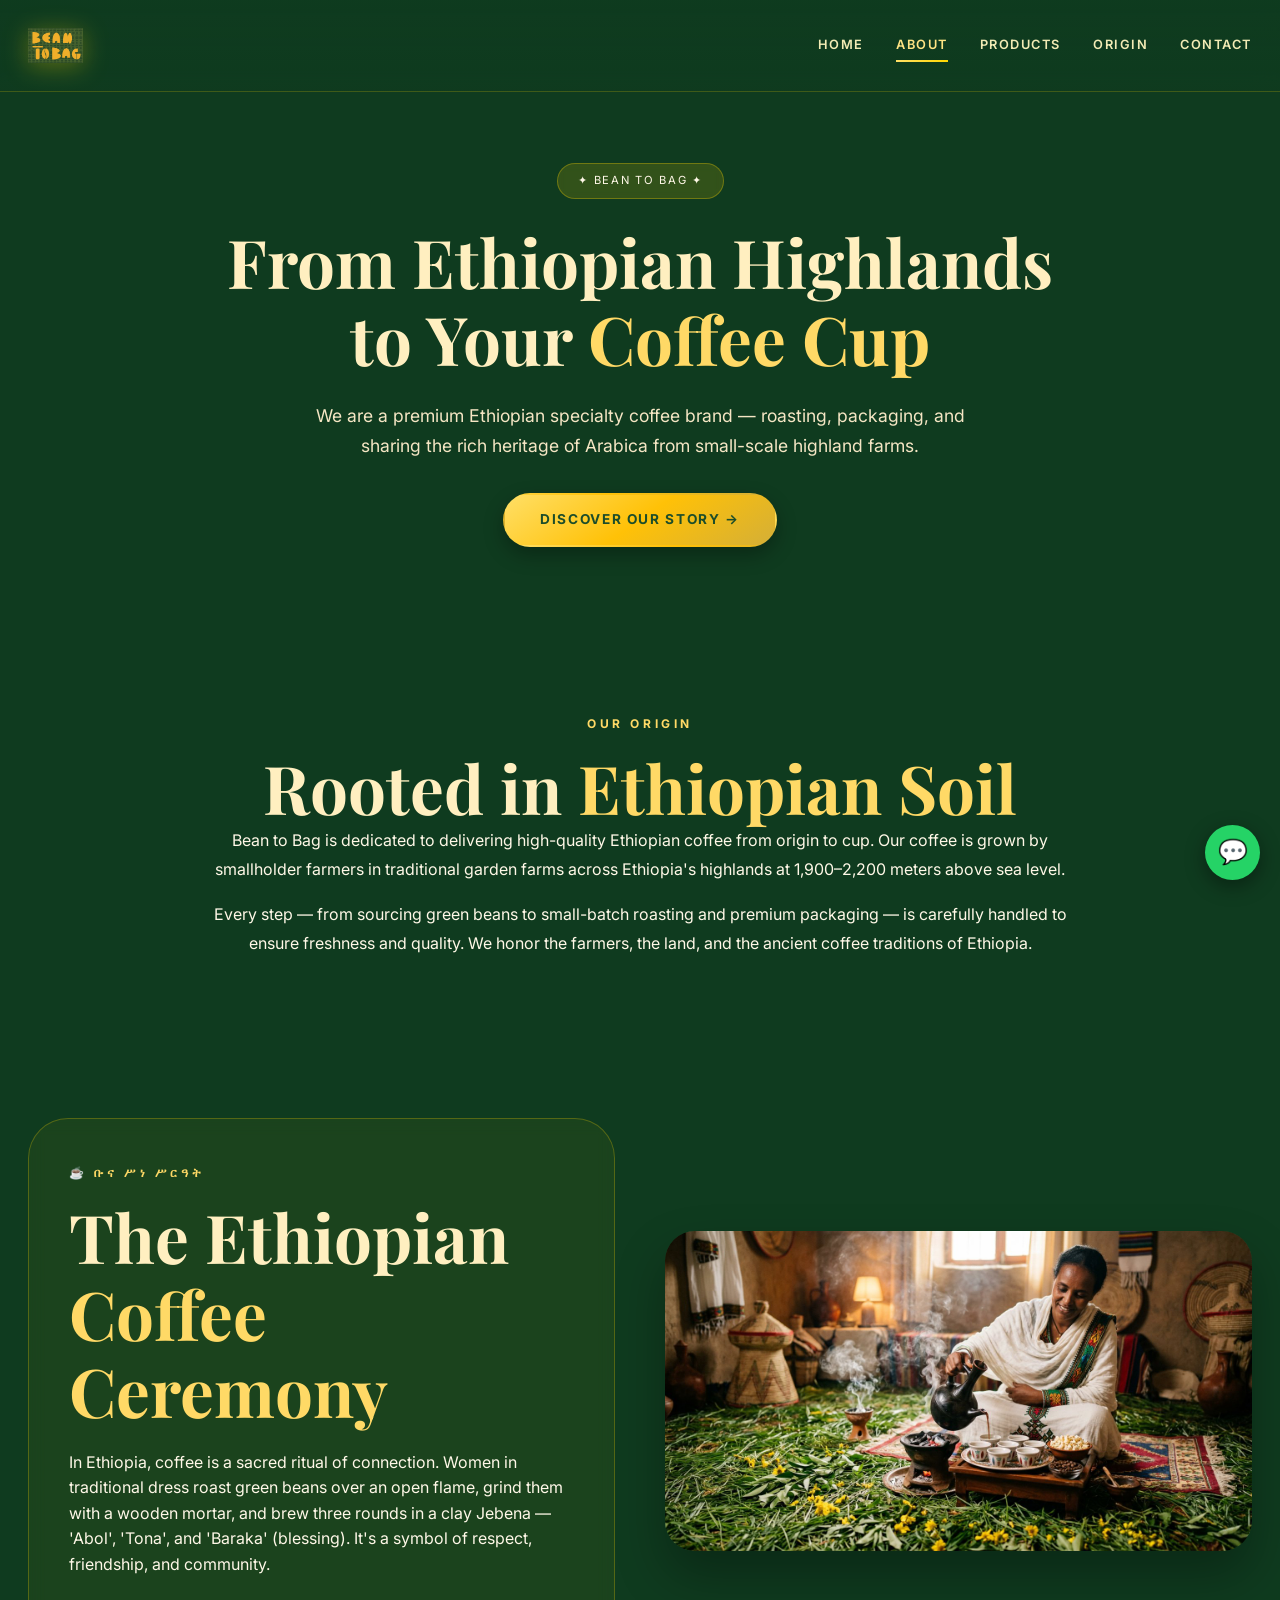
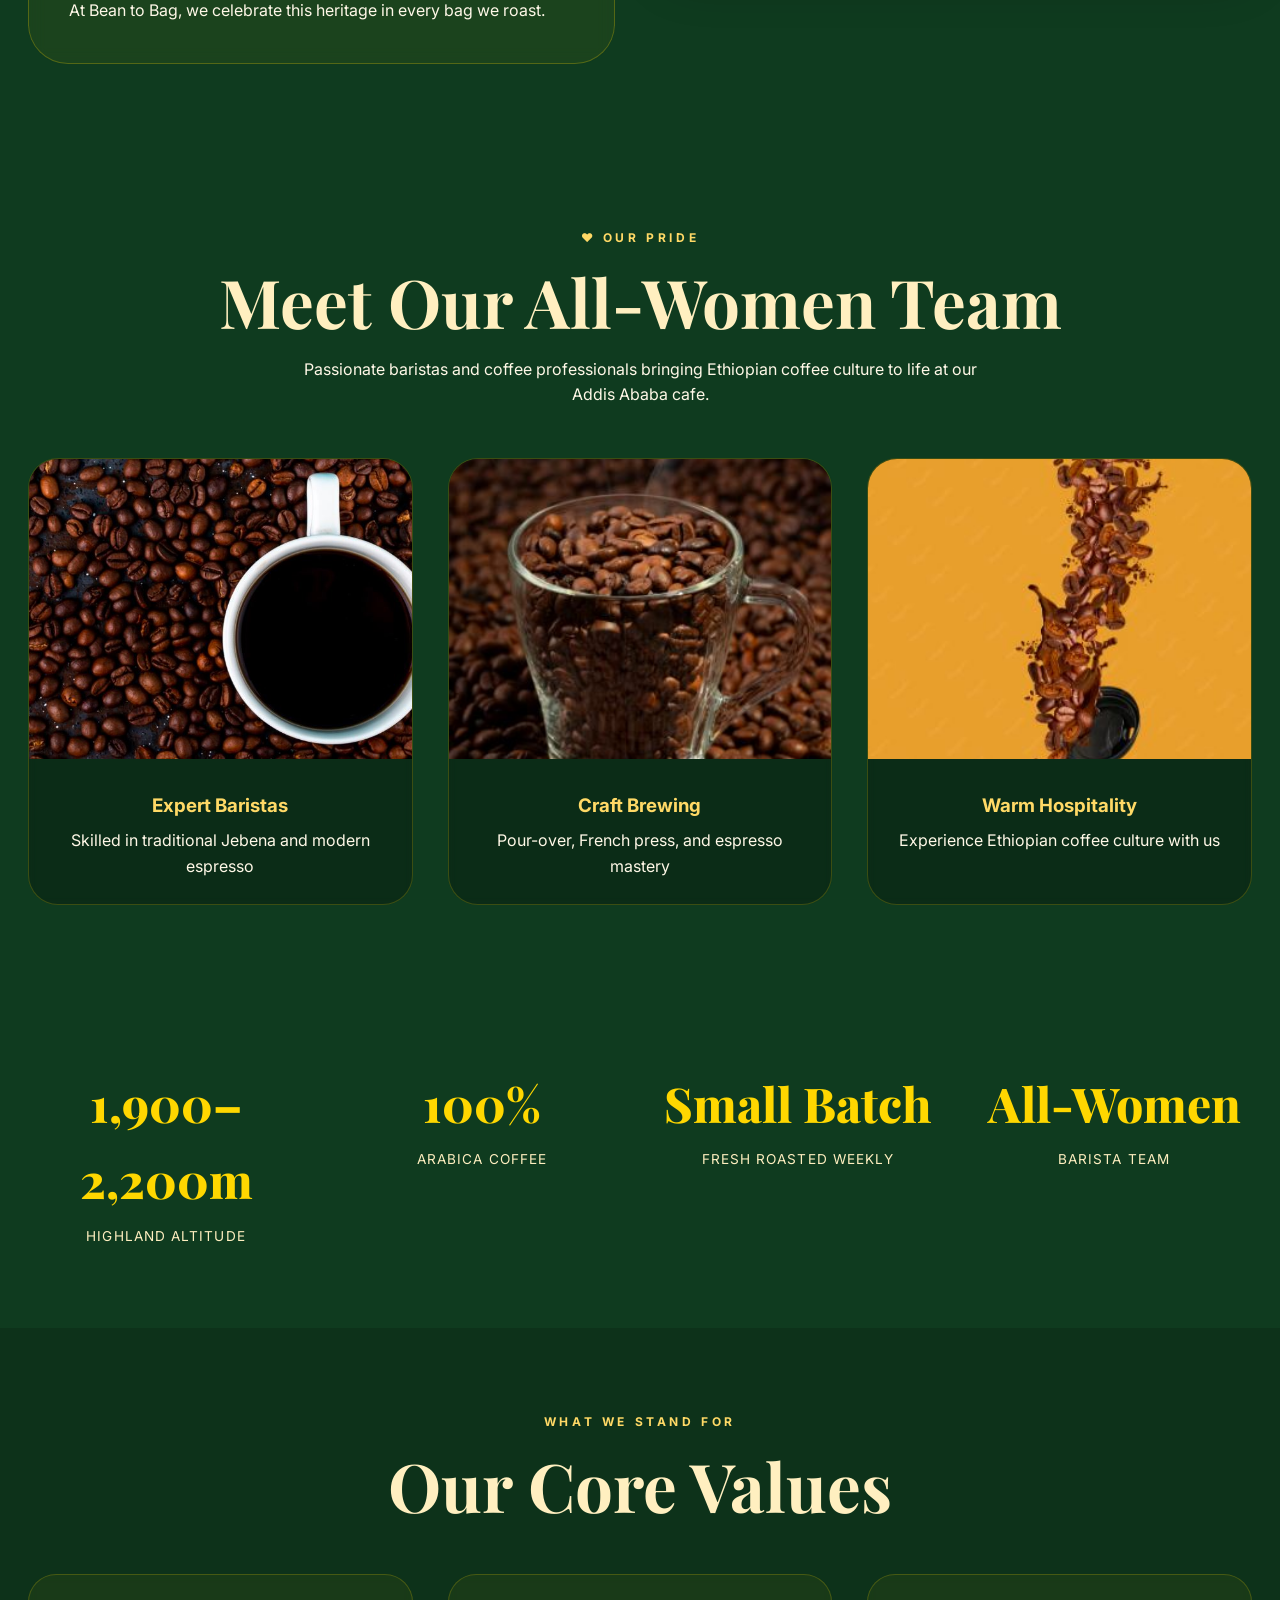
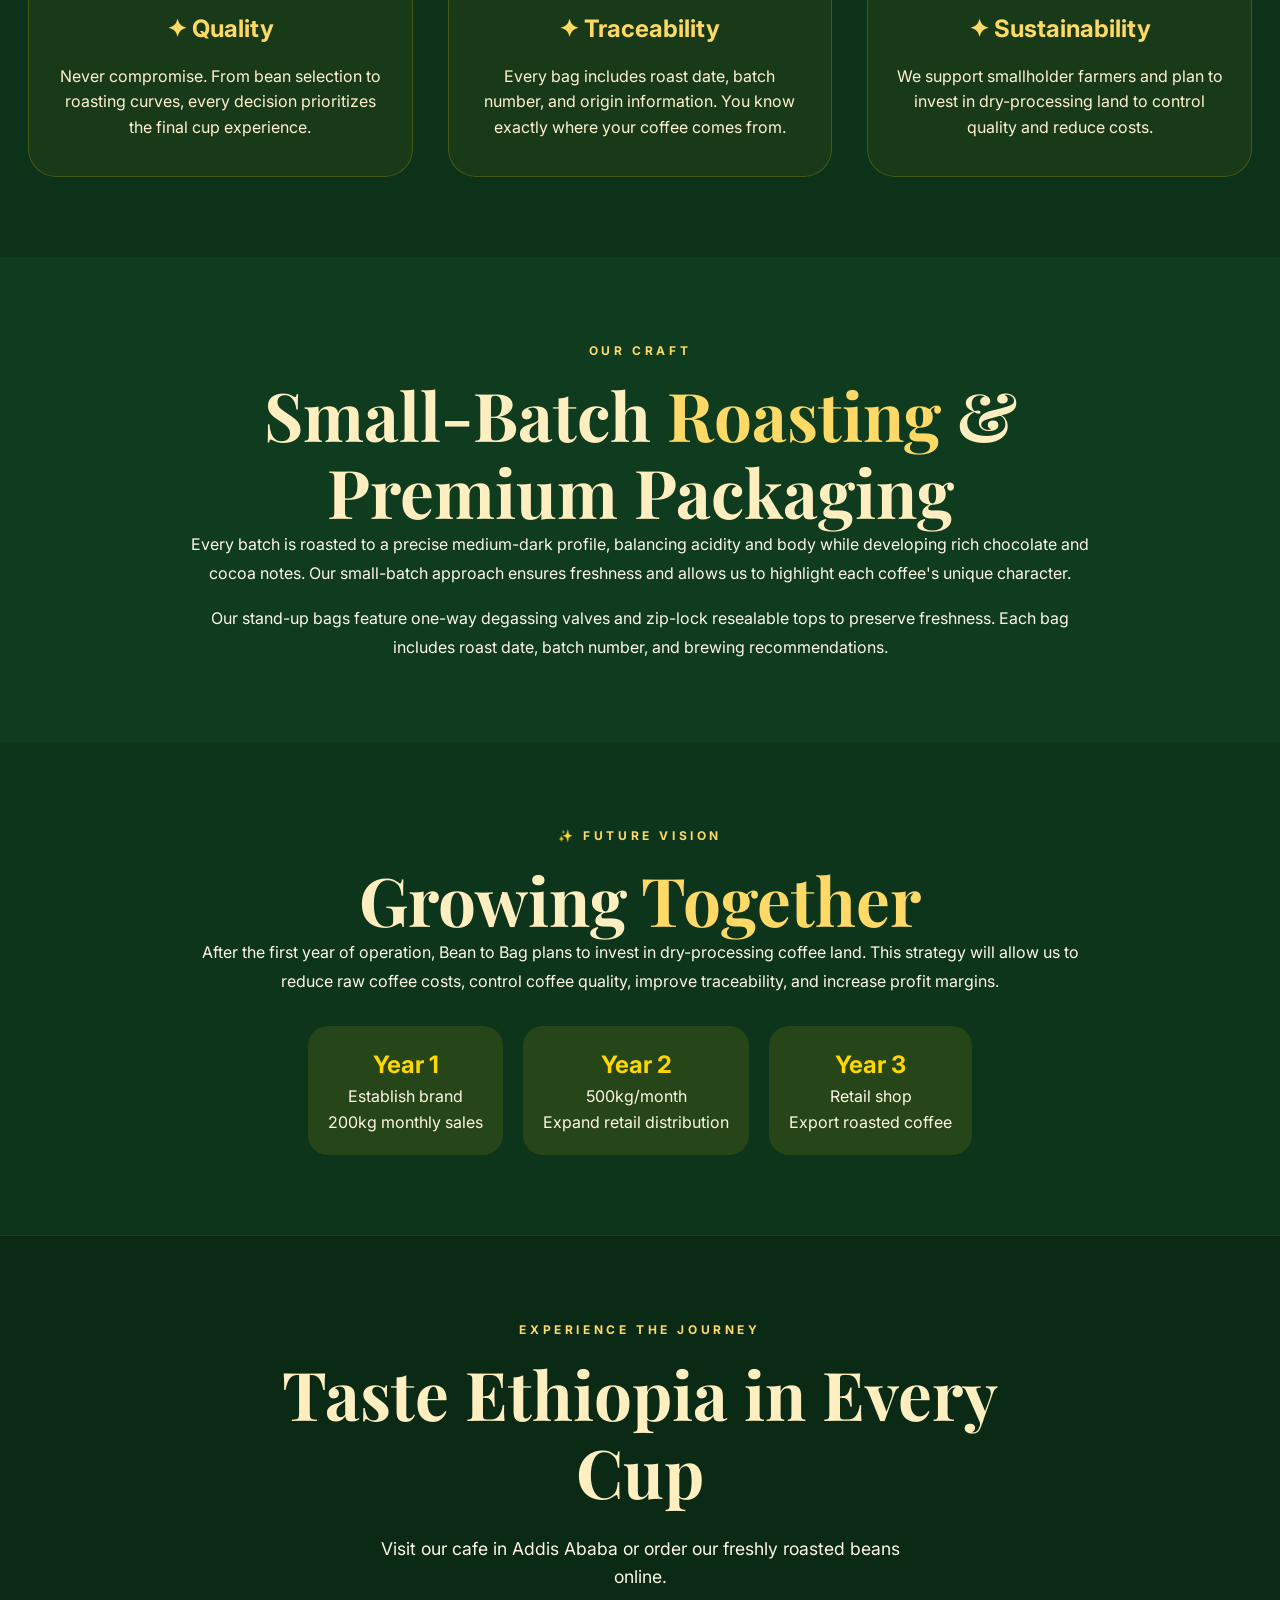
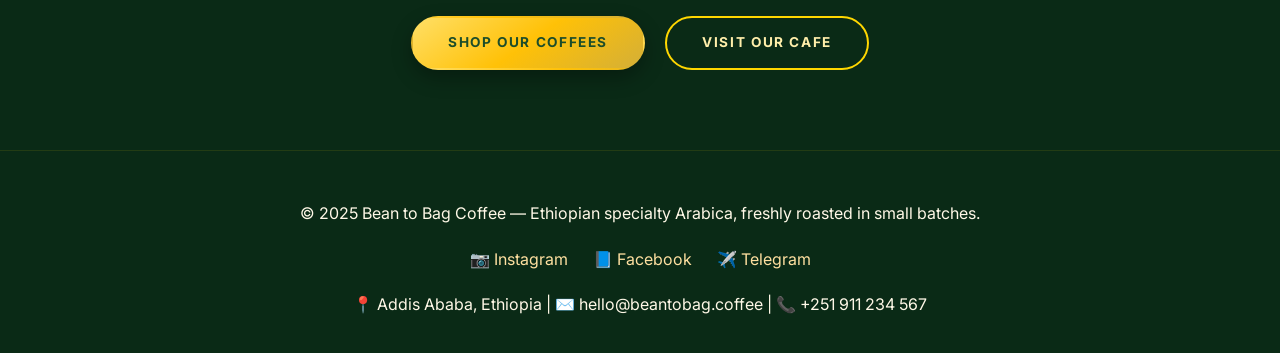
==== about.html @ 659cdd01 "Refactor comments and add text decoration styles" ====
<!DOCTYPE html>
<html lang="en">
<head>
  <meta charset="UTF-8">
  <meta name="viewport" content="width=device-width, initial-scale=1.0, viewport-fit=cover, user-scalable=yes">
  <meta name="description" content="Bean to Bag - Premium Ethiopian specialty coffee, freshly roasted and professionally packaged. Meet our all-women team and discover our story.">
  <title>Bean to Bag | About Us — Ethiopian Coffee Excellence</title>
  <link href="https://fonts.googleapis.com/css2?family=Inter:wght@300;400;500;600;700;800;900&family=Playfair+Display:ital,wght@0,400;0,500;0,600;0,700;0,800;0,900;1,400;1,500;1,600;1,700&display=swap" rel="stylesheet">
  <style>
    * {
      margin: 0;
      padding: 0;
      box-sizing: border-box;
    }

    :root {
      --accent: #FFD700;
      --accent-light: #FFDF66;
      --accent-dark: #D4AF37;
      --deep-green: #0F3B1F;
      --forest: #1C4D2A;
      --shadow-gold: 0 20px 40px rgba(255, 215, 0, 0.12);
      --shadow-deep: 0 25px 50px rgba(0, 0, 0, 0.3);
      --transition: all 0.5s cubic-bezier(0.2, 0.9, 0.4, 1.1);
    }

    body {
      font-family: 'Inter', sans-serif;
      background: #0F3B1F;
      color: #FFF8E7;
      overflow-x: hidden;
      line-height: 1.6;
    }

    /* LOADING SCREEN */
    .loading-screen {
      position: fixed;
      top: 0;
      left: 0;
      width: 100%;
      height: 100%;
      background: #0F3B1F;
      z-index: 9999;
      display: flex;
      justify-content: center;
      align-items: center;
      transition: opacity 0.6s ease-out, visibility 0.6s ease-out;
    }
    .loading-screen.fade-out {
      opacity: 0;
      visibility: hidden;
    }
    .loading-logo {
      width: 140px;
      height: 140px;
      animation: pulse 1.2s ease-in-out infinite;
    }
    .loading-logo img {
      width: 100%;
      height: 100%;
      object-fit: contain;
      filter: drop-shadow(0 0 20px rgba(255, 215, 0, 0.6));
    }
    @keyframes pulse {
      0%, 100% { transform: scale(1); opacity: 0.9; }
      50% { transform: scale(1.08); opacity: 1; }
    }

    .container {
      max-width: 1400px;
      margin: 0 auto;
      padding: 0 28px;
    }

    ::-webkit-scrollbar { width: 8px; }
    ::-webkit-scrollbar-track { background: #1C4D2A; }
    ::-webkit-scrollbar-thumb { background: linear-gradient(180deg, #FFDF66, #FFD700); border-radius: 10px; }
    ::selection { background: #FFD700; color: #0F3B1F; }

    /* Header */
    .site-header {
      position: fixed;
      top: 0;
      left: 0;
      right: 0;
      z-index: 1000;
      padding: 18px 28px;
      background: linear-gradient(180deg, rgba(15, 59, 31, 0.95) 0%, rgba(15, 59, 31, 0.85) 100%);
      backdrop-filter: blur(12px);
      transition: var(--transition);
      border-bottom: 1px solid rgba(255, 215, 0, 0.2);
    }

    .site-header.scrolled {
      background: rgba(15, 59, 31, 0.98);
      padding: 12px 28px;
    }

    .nav-wrap {
      display: flex;
      justify-content: space-between;
      align-items: center;
      max-width: 1400px;
      margin: 0 auto;
    }

    .brand {
      display: flex;
      align-items: center;
    }

    .brand-logo-img {
      width: 55px;
      height: 55px;
      object-fit: contain;
      filter: drop-shadow(0 4px 12px rgba(255, 215, 0, 0.3));
      transition: var(--transition);
    }

    .site-header.scrolled .brand-logo-img {
      width: 48px;
      height: 48px;
    }

    .brand-name {
      display: none;
    }

    .desktop-nav { display: flex; gap: 32px; }
    .desktop-nav a {
      font-size: 0.8rem;
      font-weight: 600;
      letter-spacing: 0.12em;
      text-transform: uppercase;
      color: rgba(255, 245, 190, 0.95);
      position: relative;
      padding: 6px 0;
      text-decoration: none;
    }
    .desktop-nav a::after {
      content: "";
      position: absolute;
      bottom: 0;
      left: 0;
      width: 0;
      height: 2px;
      background: linear-gradient(90deg, #FFDF66, #FFD700);
      transition: 0.3s;
    }
    .desktop-nav a:hover::after, .desktop-nav a.active::after { width: 100%; }
    .desktop-nav a:hover, .desktop-nav a.active { color: #FFE484; }

    .menu-button {
      display: none;
      width: 44px;
      height: 44px;
      border: 1px solid rgba(255, 215, 0, 0.5);
      border-radius: 50%;
      background: rgba(15, 59, 31, 0.8);
      flex-direction: column;
      align-items: center;
      justify-content: center;
      gap: 5px;
      cursor: pointer;
    }
    .menu-button span { width: 20px; height: 2px; background: #FFE484; border-radius: 2px; }

    .mobile-menu {
      position: fixed;
      top: 0;
      left: 0;
      right: 0;
      bottom: 0;
      background: #0F3B1F;
      backdrop-filter: blur(25px);
      z-index: 999;
      display: flex;
      flex-direction: column;
      justify-content: center;
      align-items: center;
      gap: 35px;
      transform: translateX(100%);
      transition: 0.4s;
    }
    .mobile-menu.open { transform: translateX(0); }
    .mobile-menu a { font-family: 'Playfair Display', serif; font-size: 2rem; color: #FFEEAA; text-decoration: none; }
    .close-menu {
      position: absolute;
      top: 25px;
      right: 25px;
      font-size: 2rem;
      background: none;
      border: none;
      color: #FFEEAA;
      cursor: pointer;
    }

    /* Buttons */
    .btn {
      display: inline-flex;
      align-items: center;
      justify-content: center;
      gap: 10px;
      padding: 14px 35px;
      border-radius: 50px;
      font-weight: 700;
      font-size: 0.85rem;
      letter-spacing: 0.12em;
      text-transform: uppercase;
      transition: var(--transition);
      cursor: pointer;
      border: 2px solid transparent;
      text-decoration: none;
    }
    .btn-primary {
      background: linear-gradient(145deg, #FFDF66, #FFC107, #D4AF37);
      color: #1C4D2A;
      box-shadow: 0 8px 20px rgba(0, 0, 0, 0.3);
    }
    .btn-primary:hover { transform: translateY(-3px); }
    .btn-outline { border-color: #FFD700; color: #FFEEAA; background: transparent; }
    .btn-outline:hover { background: linear-gradient(145deg, #FFDF66, #FFC107); color: #0F3B1F; }

    /* Typography */
    .section-tag {
      color: #FFD966;
      letter-spacing: 0.3em;
      font-size: 0.75rem;
      font-weight: 700;
      text-transform: uppercase;
      display: inline-block;
      margin-bottom: 1rem;
    }
    .section-title {
      font-family: 'Playfair Display', serif;
      font-size: clamp(2.5rem, 6vw, 4.2rem);
      line-height: 1.15;
      color: #FFEFC0;
      font-weight: 700;
    }
    .gold-text { color: #FFD966; }

    /* Hero Section */
    .hero-about {
      min-height: 70vh;
      display: flex;
      align-items: center;
      position: relative;
      background: #0F3B1F;
      overflow: hidden;
      padding: 140px 0 60px;
      text-align: center;
    }
    .hero-badge {
      background: rgba(255, 215, 0, 0.15);
      backdrop-filter: blur(4px);
      padding: 8px 20px;
      border-radius: 40px;
      display: inline-block;
      font-size: 0.7rem;
      letter-spacing: 0.15em;
      margin-bottom: 24px;
      border: 1px solid rgba(255, 215, 0, 0.3);
    }

    /* Section Styles */
    section { padding: 80px 0; }
    .grid-2 {
      display: grid;
      grid-template-columns: 1fr 1fr;
      gap: 50px;
      align-items: center;
    }
    .image-card {
      border-radius: 30px;
      overflow: hidden;
      box-shadow: var(--shadow-deep);
      background: #1a4a2a;
      transition: 0.4s;
    }
    .image-card img { width: 100%; height: auto; display: block; object-fit: cover; }
    .image-card:hover { transform: translateY(-8px); }

    /* Ceremony Section */
    .ceremony-section {
      background: #0F3B1F;
      padding: 80px 0;
    }
    .ceremony-card {
      background: rgba(255, 215, 0, 0.05);
      backdrop-filter: blur(8px);
      border-radius: 40px;
      padding: 40px;
      border: 1px solid rgba(255, 215, 0, 0.25);
    }

    /* Team Section */
    .team-section {
      background: #0F3B1F;
      padding: 80px 0;
    }
    .team-grid {
      display: grid;
      grid-template-columns: repeat(3, 1fr);
      gap: 35px;
      margin-top: 50px;
    }
    .team-card {
      background: rgba(0, 0, 0, 0.25);
      backdrop-filter: blur(4px);
      border-radius: 30px;
      overflow: hidden;
      border: 1px solid rgba(255, 215, 0, 0.2);
      transition: 0.4s;
    }
    .team-card:hover { transform: translateY(-10px); border-color: #FFD700; }
    .team-card img { width: 100%; height: 300px; object-fit: cover; }
    .team-info { padding: 24px; text-align: center; }
    .team-info h3 { color: #FFD966; margin-bottom: 8px; }

    /* Stats */
    .stats-grid {
      display: grid;
      grid-template-columns: repeat(4, 1fr);
      gap: 40px;
      text-align: center;
    }
    .stat-number {
      font-size: 3rem;
      font-weight: 800;
      color: #FFD700;
      font-family: 'Playfair Display', serif;
    }
    .stat-label {
      color: #FFEFC0;
      font-size: 0.85rem;
      letter-spacing: 0.08em;
      margin-top: 8px;
      text-transform: uppercase;
    }

    /* Values */
    .values-grid {
      display: grid;
      grid-template-columns: repeat(3, 1fr);
      gap: 35px;
    }
    .value-card {
      background: rgba(255, 215, 0, 0.05);
      backdrop-filter: blur(4px);
      border-radius: 28px;
      padding: 35px 25px;
      text-align: center;
      border: 1px solid rgba(255, 215, 0, 0.2);
      transition: 0.3s;
    }
    .value-card:hover { border-color: #FFD700; transform: translateY(-6px); }
    .value-card h3 { color: #FFD966; margin-bottom: 15px; font-size: 1.5rem; }
    .value-card p { color: #FFF3D1; line-height: 1.6; }

    /* CTA */
    .cta-gold {
      background: #0A2A16;
      padding: 80px 0;
      text-align: center;
      border-top: 1px solid rgba(255, 215, 0, 0.1);
      border-bottom: 1px solid rgba(255, 215, 0, 0.1);
    }

    /* Footer */
    .footer {
      background: #0A2A16;
      padding: 50px 24px 35px;
      text-align: center;
    }
    .whatsapp-float {
      position: fixed;
      bottom: 20px;
      right: 20px;
      background: #25D366;
      width: 55px;
      height: 55px;
      border-radius: 50%;
      display: flex;
      align-items: center;
      justify-content: center;
      font-size: 1.5rem;
      color: white;
      z-index: 100;
      box-shadow: 0 6px 20px rgba(0, 0, 0, 0.4);
      text-decoration: none;
    }
    .whatsapp-float:hover { transform: scale(1.1); }

    /* Social Links */
    .social-links {
      display: flex;
      gap: 25px;
      justify-content: center;
      flex-wrap: wrap;
      margin: 20px 0;
    }
    .social-links a { color: #FFE0A0; transition: 0.3s; text-decoration: none; }
    .social-links a:hover { color: #FFD700; }

    /* Responsive */
    @media (max-width: 992px) {
      .grid-2 { grid-template-columns: 1fr; gap: 40px; }
      .team-grid, .values-grid { grid-template-columns: repeat(2, 1fr); }
      .stats-grid { grid-template-columns: repeat(2, 1fr); }
    }
    @media (max-width: 768px) {
      .desktop-nav { display: none; }
      .menu-button { display: flex; }
      .container { padding: 0 20px; }
      .team-grid, .values-grid { grid-template-columns: 1fr; }
      .stats-grid { grid-template-columns: 1fr; }
      .hero-about { min-height: auto; padding: 130px 0 50px; }
      .brand-logo-img { width: 45px; height: 45px; }
    }
    @media (max-width: 480px) {
      .brand-logo-img { width: 40px; height: 40px; }
      .whatsapp-float { width: 48px; height: 48px; font-size: 1.3rem; }
      .site-header { padding: 12px 16px; }
    }

    /* Animations */
    .scroll-animate {
      opacity: 0;
      transform: translateY(30px);
      transition: opacity 0.7s ease, transform 0.7s ease;
    }
    .scroll-animate.animated { opacity: 1; transform: translateY(0); }
  </style>
</head>
<body>

<!-- LOADING SCREEN -->
<div class="loading-screen" id="loadingScreen">
  <div class="loading-logo">
    <img src="file_000000007ea4722f8a8ec553e737ed04.png" alt="Bean to Bag Logo">
  </div>
</div>

<header class="site-header" id="siteHeader">
  <div class="nav-wrap">
    <a href="index.html" class="brand">
      <img src="file_000000007ea4722f8a8ec553e737ed04.png" alt="Bean to Bag Logo" class="brand-logo-img">
      <div class="brand-name"></div>
    </a>
    <nav class="desktop-nav">
      <a href="index.html">Home</a>
      <a href="about.html" class="active">About</a>
      <a href="products.html">Products</a>
      <a href="origin.html">Origin</a>
      <a href="contact.html">Contact</a>
    </nav>
    <button class="menu-button" id="menuToggle"><span></span><span></span><span></span></button>
  </div>
</header>

<div class="mobile-menu" id="mobileMenu">
  <button class="close-menu" id="closeMenu">✕</button>
  <a href="index.html">Home</a>
  <a href="about.html">About</a>
  <a href="products.html">Products</a>
  <a href="origin.html">Origin</a>
  <a href="contact.html">Contact</a>
</div>

<a href="https://wa.me/251911234567" class="whatsapp-float" target="_blank">💬</a>

<main>
  <!-- Hero Section -->
  <div class="hero-about">
    <div class="container">
      <div class="scroll-animate" style="text-align: center;">
        <div class="hero-badge">✦ BEAN TO BAG ✦</div>
        <h1 class="section-title">From Ethiopian Highlands<br>to Your <span class="gold-text">Coffee Cup</span></h1>
        <p style="font-size: 1.1rem; margin: 24px auto 32px; color: #F5E6C4; line-height: 1.7; max-width: 700px;">We are a premium Ethiopian specialty coffee brand — roasting, packaging, and sharing the rich heritage of Arabica from small-scale highland farms.</p>
        <a href="#story" class="btn btn-primary">Discover Our Story →</a>
      </div>
    </div>
  </div>

  <!-- Our Story Section -->
  <section id="story">
    <div class="container">
      <div class="scroll-animate" style="text-align: center; max-width: 900px; margin: 0 auto;">
        <span class="section-tag">OUR ORIGIN</span>
        <h2 class="section-title">Rooted in <span class="gold-text">Ethiopian Soil</span></h2>
        <p style="line-height: 1.8; margin-bottom: 1rem;">Bean to Bag is dedicated to delivering high-quality Ethiopian coffee from origin to cup. Our coffee is grown by smallholder farmers in traditional garden farms across Ethiopia's highlands at 1,900–2,200 meters above sea level.</p>
        <p style="line-height: 1.8;">Every step — from sourcing green beans to small-batch roasting and premium packaging — is carefully handled to ensure freshness and quality. We honor the farmers, the land, and the ancient coffee traditions of Ethiopia.</p>
      </div>
    </div>
  </section>

  <!-- Ethiopian Coffee Ceremony -->
  <div class="ceremony-section">
    <div class="container">
      <div class="grid-2">
        <div class="ceremony-card scroll-animate">
          <span class="section-tag">☕ ቡና ሥነ ሥርዓት</span>
          <h2 class="section-title" style="margin-bottom: 20px;">The Ethiopian <span class="gold-text">Coffee Ceremony</span></h2>
          <p style="margin-bottom: 20px;">In Ethiopia, coffee is a sacred ritual of connection. Women in traditional dress roast green beans over an open flame, grind them with a wooden mortar, and brew three rounds in a clay Jebena — 'Abol', 'Tona', and 'Baraka' (blessing). It's a symbol of respect, friendship, and community.</p>
          <p>At Bean to Bag, we celebrate this heritage in every bag we roast.</p>
        </div>
        <div class="image-card scroll-animate">
          <img src="ceremony.jpg" alt="Traditional Ethiopian coffee ceremony">
        </div>
      </div>
    </div>
  </div>

  <!-- Our All-Women Team Section -->
  <div class="team-section">
    <div class="container">
      <div class="scroll-animate" style="text-align: center; margin-bottom: 50px;">
        <span class="section-tag">❤️ OUR PRIDE</span>
        <h2 class="section-title">Meet Our All-Women Team</h2>
        <p style="max-width: 700px; margin: 16px auto 0;">Passionate baristas and coffee professionals bringing Ethiopian coffee culture to life at our Addis Ababa cafe.</p>
      </div>
      <div class="team-grid">
        <div class="team-card scroll-animate">
          <img src="17.JPG" alt="Professional barista at Bean to Bag">
          <div class="team-info"><h3>Expert Baristas</h3><p>Skilled in traditional Jebena and modern espresso</p></div>
        </div>
        <div class="team-card scroll-animate">
          <img src="16.JPG" alt="Coffee brewing at Bean to Bag cafe">
          <div class="team-info"><h3>Craft Brewing</h3><p>Pour-over, French press, and espresso mastery</p></div>
        </div>
        <div class="team-card scroll-animate">
          <img src="15.JPG" alt="Bean to Bag Cafe interior">
          <div class="team-info"><h3>Warm Hospitality</h3><p>Experience Ethiopian coffee culture with us</p></div>
        </div>
      </div>
    </div>
  </div>

  <!-- Stats Section -->
  <section>
    <div class="container">
      <div class="stats-grid">
        <div class="scroll-animate"><div class="stat-number">1,900–2,200m</div><div class="stat-label">Highland Altitude</div></div>
        <div class="scroll-animate"><div class="stat-number">100%</div><div class="stat-label">Arabica Coffee</div></div>
        <div class="scroll-animate"><div class="stat-number">Small Batch</div><div class="stat-label">Fresh Roasted Weekly</div></div>
        <div class="scroll-animate"><div class="stat-number">All-Women</div><div class="stat-label">Barista Team</div></div>
      </div>
    </div>
  </section>

  <!-- Our Values -->
  <section style="background: rgba(0,0,0,0.15);">
    <div class="container">
      <div class="scroll-animate" style="text-align: center; margin-bottom: 50px;">
        <span class="section-tag">WHAT WE STAND FOR</span>
        <h2 class="section-title">Our Core Values</h2>
      </div>
      <div class="values-grid">
        <div class="value-card scroll-animate"><h3>✦ Quality</h3><p>Never compromise. From bean selection to roasting curves, every decision prioritizes the final cup experience.</p></div>
        <div class="value-card scroll-animate"><h3>✦ Traceability</h3><p>Every bag includes roast date, batch number, and origin information. You know exactly where your coffee comes from.</p></div>
        <div class="value-card scroll-animate"><h3>✦ Sustainability</h3><p>We support smallholder farmers and plan to invest in dry-processing land to control quality and reduce costs.</p></div>
      </div>
    </div>
  </section>

  <!-- Roasting & Packaging -->
  <section>
    <div class="container">
      <div class="scroll-animate" style="text-align: center; max-width: 900px; margin: 0 auto;">
        <span class="section-tag">OUR CRAFT</span>
        <h2 class="section-title">Small-Batch <span class="gold-text">Roasting</span> & Premium Packaging</h2>
        <p style="line-height: 1.8; margin-bottom: 1rem;">Every batch is roasted to a precise medium-dark profile, balancing acidity and body while developing rich chocolate and cocoa notes. Our small-batch approach ensures freshness and allows us to highlight each coffee's unique character.</p>
        <p style="line-height: 1.8;">Our stand-up bags feature one-way degassing valves and zip-lock resealable tops to preserve freshness. Each bag includes roast date, batch number, and brewing recommendations.</p>
      </div>
    </div>
  </section>

  <!-- Vision Section -->
  <section style="background: rgba(0,0,0,0.1);">
    <div class="container">
      <div class="scroll-animate" style="text-align: center; max-width: 900px; margin: 0 auto;">
        <span class="section-tag">✨ FUTURE VISION</span>
        <h2 class="section-title">Growing <span class="gold-text">Together</span></h2>
        <p style="line-height: 1.8; margin-bottom: 1.5rem;">After the first year of operation, Bean to Bag plans to invest in dry-processing coffee land. This strategy will allow us to reduce raw coffee costs, control coffee quality, improve traceability, and increase profit margins.</p>
        <div style="display: flex; flex-wrap: wrap; gap: 20px; justify-content: center; margin-top: 30px;">
          <div style="background: rgba(255,215,0,0.1); border-radius: 20px; padding: 20px; min-width: 180px;"><strong style="color: #FFD700; font-size: 1.5rem;">Year 1</strong><br>Establish brand<br>200kg monthly sales</div>
          <div style="background: rgba(255,215,0,0.1); border-radius: 20px; padding: 20px; min-width: 180px;"><strong style="color: #FFD700; font-size: 1.5rem;">Year 2</strong><br>500kg/month<br>Expand retail distribution</div>
          <div style="background: rgba(255,215,0,0.1); border-radius: 20px; padding: 20px; min-width: 180px;"><strong style="color: #FFD700; font-size: 1.5rem;">Year 3</strong><br>Retail shop<br>Export roasted coffee</div>
        </div>
      </div>
    </div>
  </section>

  <!-- Final CTA -->
  <div class="cta-gold">
    <div class="container">
      <span class="section-tag">EXPERIENCE THE JOURNEY</span>
      <h2 class="section-title" style="max-width: 800px; margin: 0 auto;">Taste Ethiopia in Every Cup</h2>
      <p style="font-size: 1.1rem; margin: 25px auto; max-width: 550px;">Visit our cafe in Addis Ababa or order our freshly roasted beans online.</p>
      <div style="display: flex; gap: 20px; justify-content: center; flex-wrap: wrap;">
        <a href="products.html" class="btn btn-primary">Shop Our Coffees</a>
        <a href="contact.html" class="btn btn-outline">Visit Our Cafe</a>
      </div>
    </div>
  </div>
</main>

<footer class="footer">
  <div class="footer-content">
    <p>© 2025 Bean to Bag Coffee — Ethiopian specialty Arabica, freshly roasted in small batches.</p>
    <div class="social-links">
      <a href="#">📷 Instagram</a>
      <a href="#">📘 Facebook</a>
      <a href="#">✈️ Telegram</a>
    </div>
    <div><p>📍 Addis Ababa, Ethiopia | ✉️ hello@beantobag.coffee | 📞 +251 911 234 567</p></div>
  </div>
</footer>

<script>
  const loadingScreen = document.getElementById('loadingScreen');
  window.addEventListener('load', function() {
    setTimeout(function() {
      loadingScreen.classList.add('fade-out');
      setTimeout(function() { loadingScreen.style.display = 'none'; }, 600);
    }, 800);
  });

  const header = document.getElementById('siteHeader');
  window.addEventListener('scroll', () => header.classList.toggle('scrolled', window.scrollY > 50));

  const menuBtn = document.getElementById('menuToggle'), mobileMenu = document.getElementById('mobileMenu'), closeMenu = document.getElementById('closeMenu');
  const toggleMenu = (open) => { mobileMenu.classList.toggle('open', open); document.body.style.overflow = open ? 'hidden' : ''; };
  menuBtn.addEventListener('click', () => toggleMenu(true));
  closeMenu.addEventListener('click', () => toggleMenu(false));
  document.querySelectorAll('.mobile-menu a').forEach(link => link.addEventListener('click', () => toggleMenu(false)));

  const observer = new IntersectionObserver((entries) => entries.forEach(e => e.isIntersecting && e.target.classList.add('animated')), { threshold: 0.1, rootMargin: '0px 0px -30px 0px' });
  document.querySelectorAll('.scroll-animate').forEach(el => observer.observe(el));
</script>
</body>
</html>
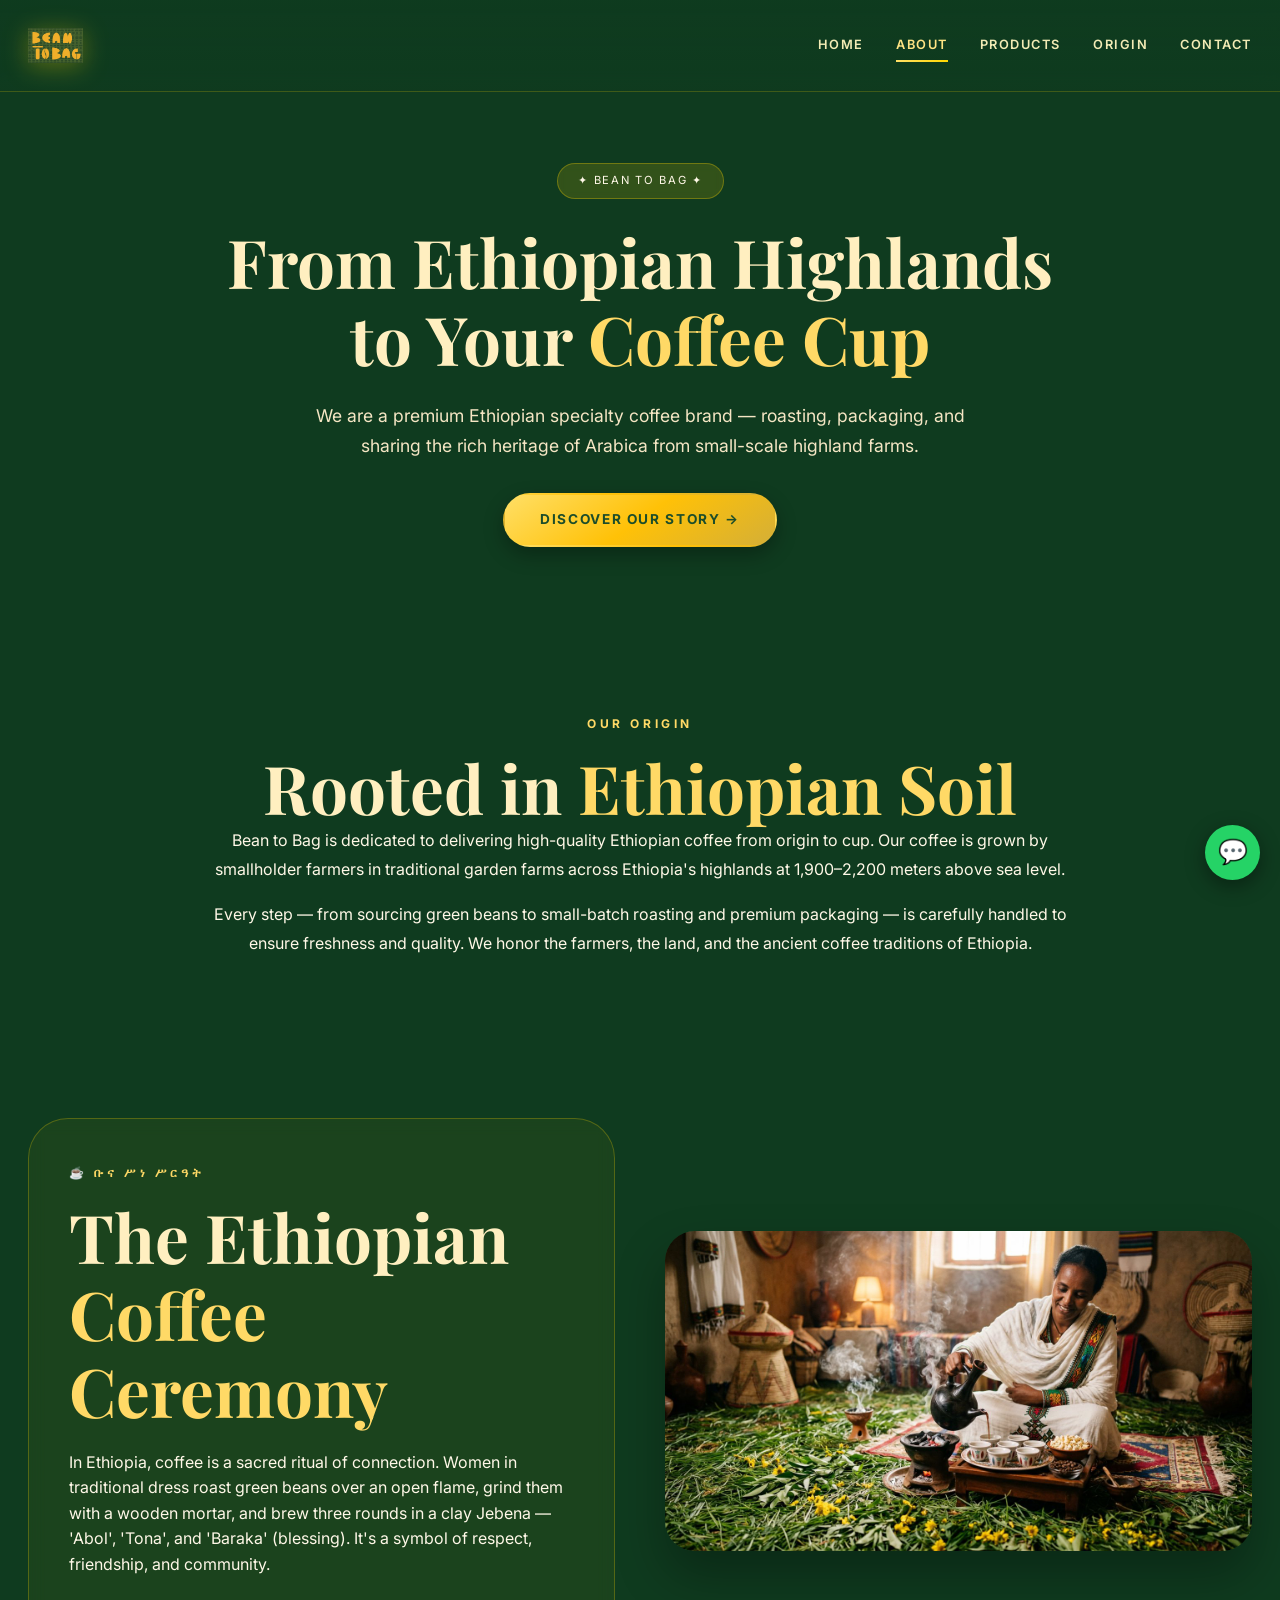
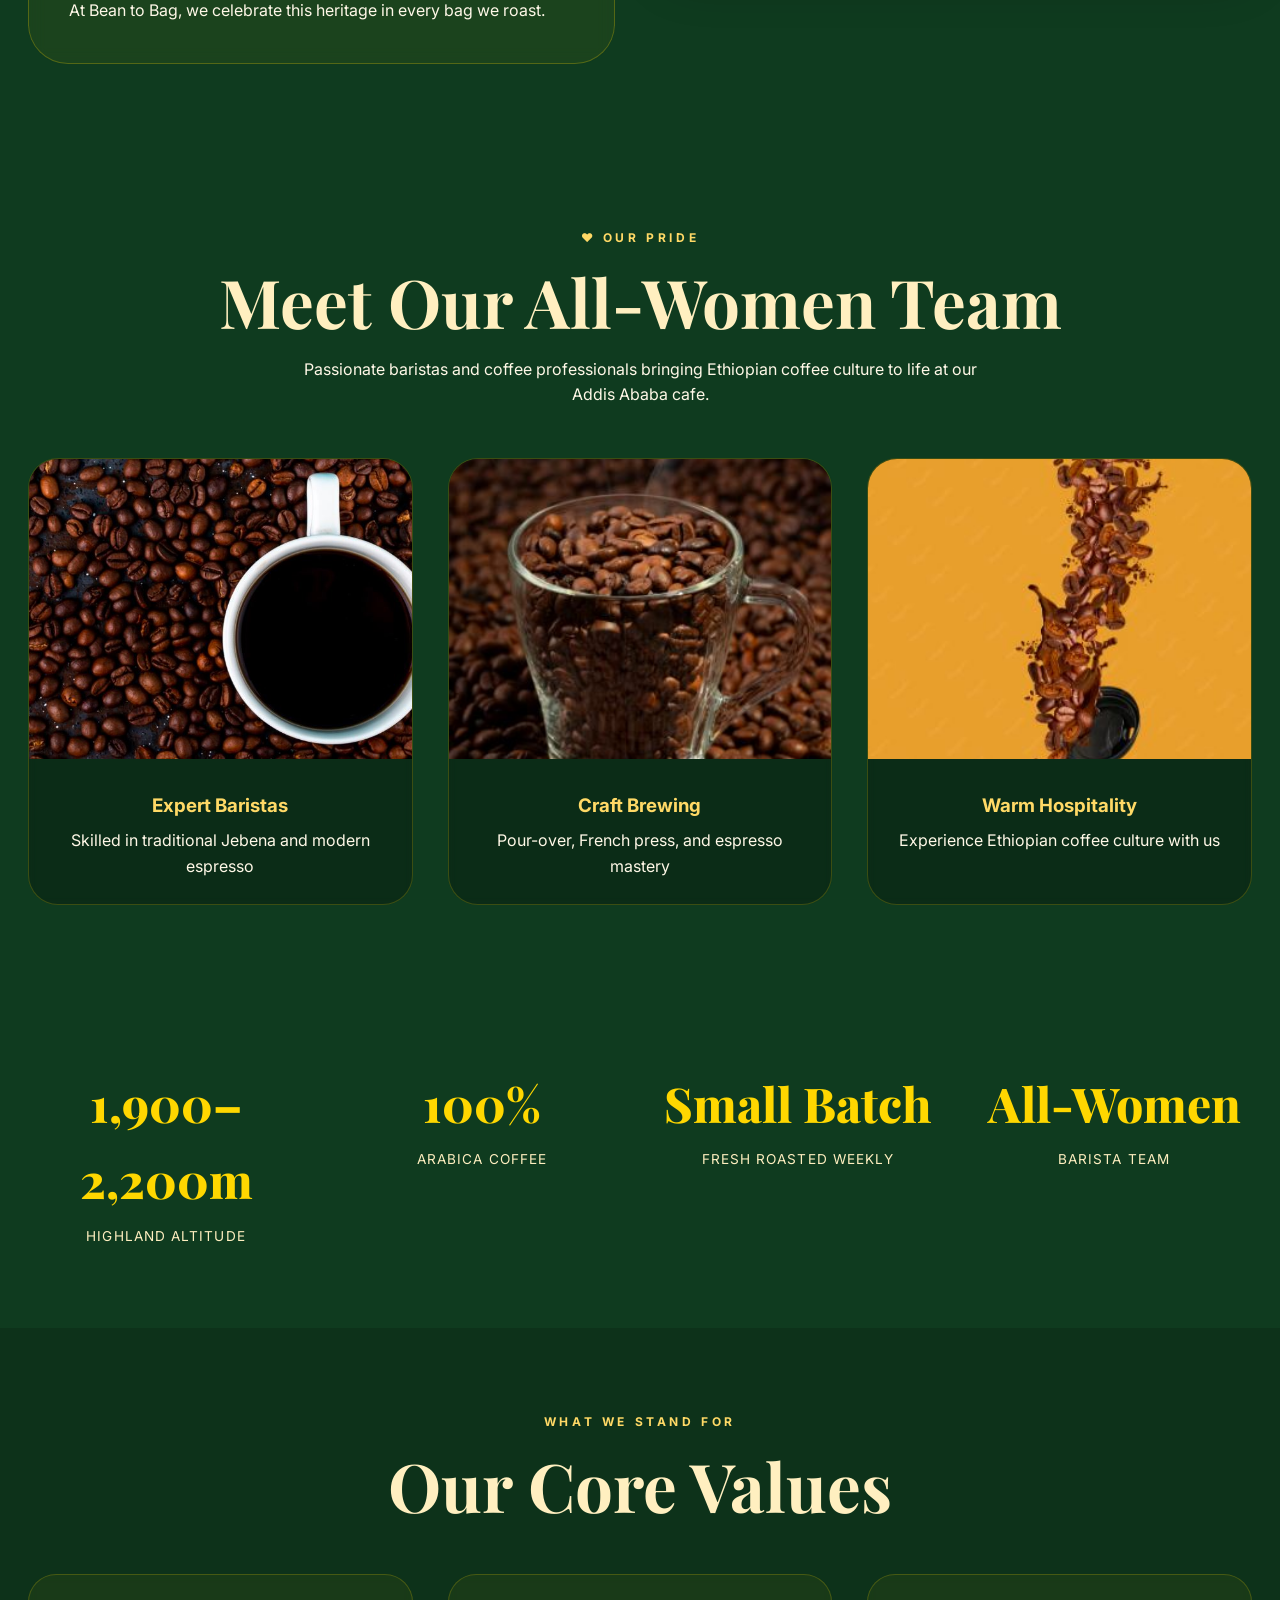
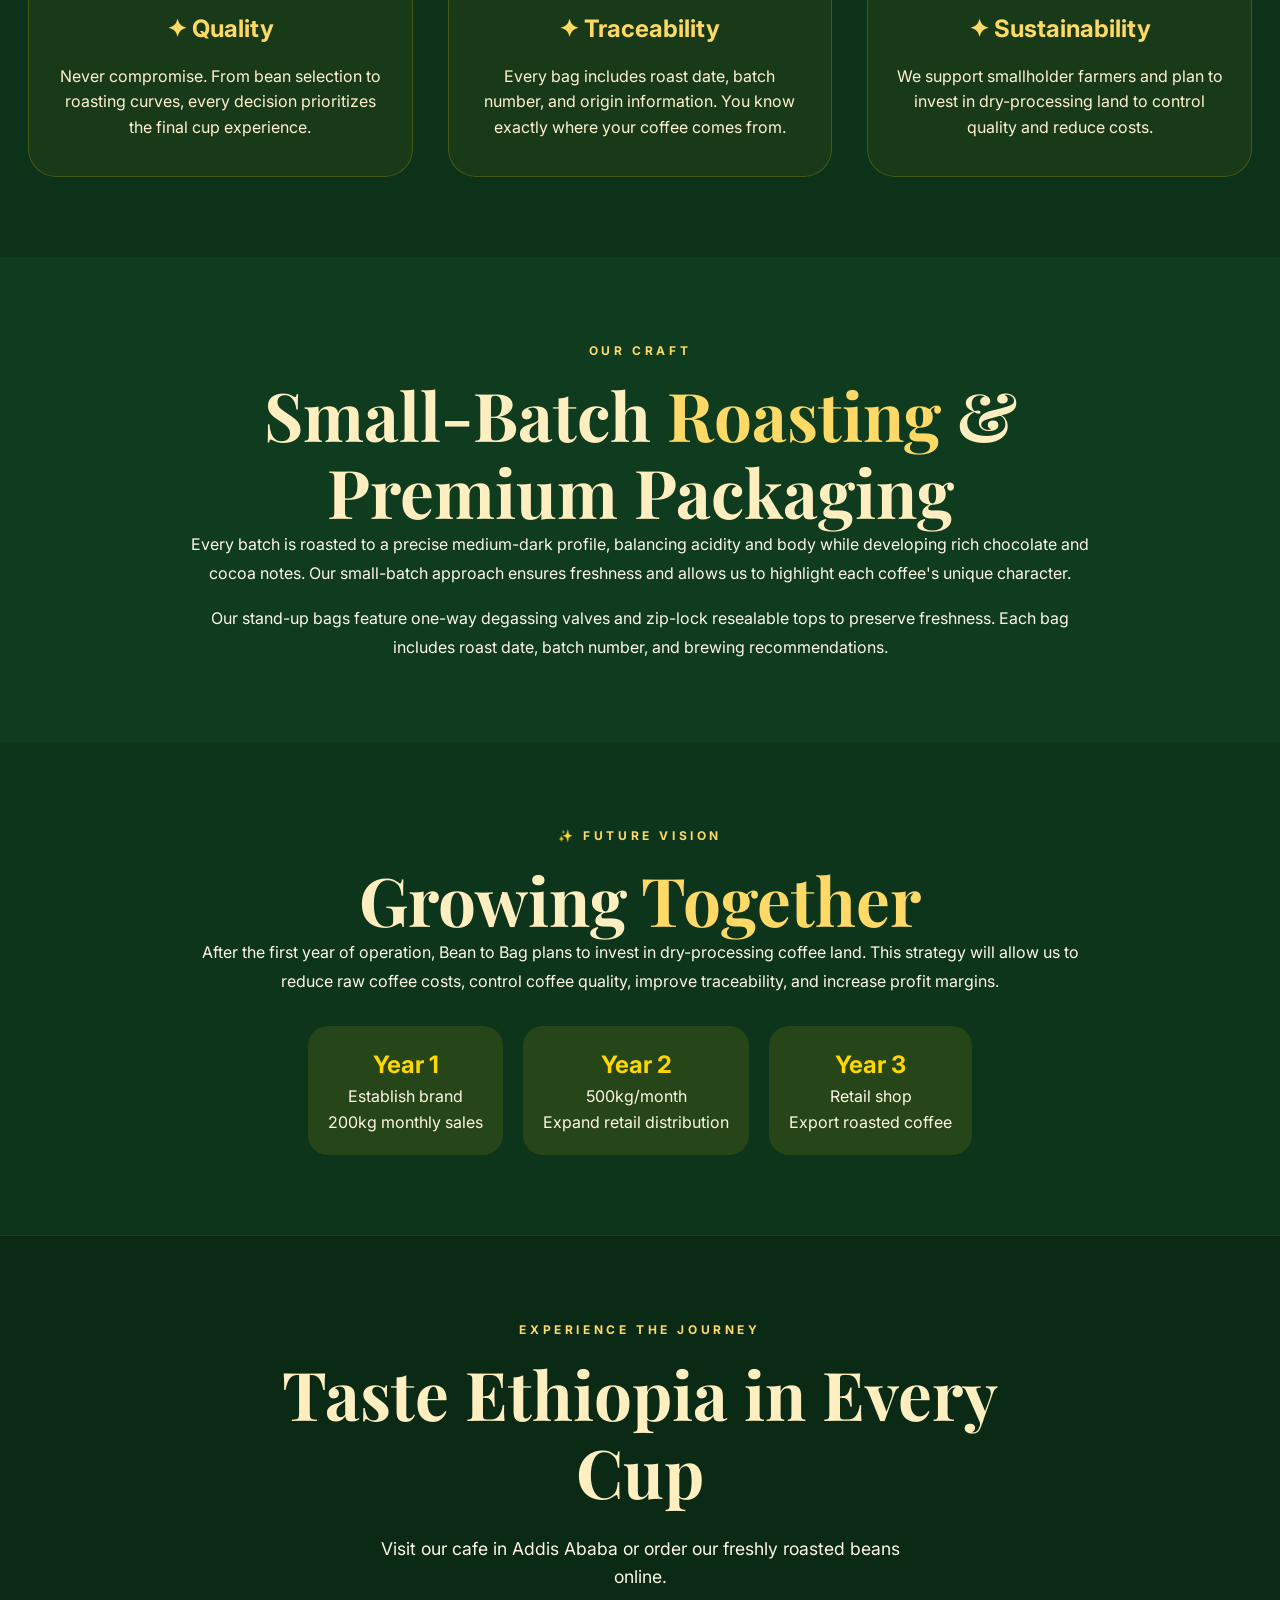
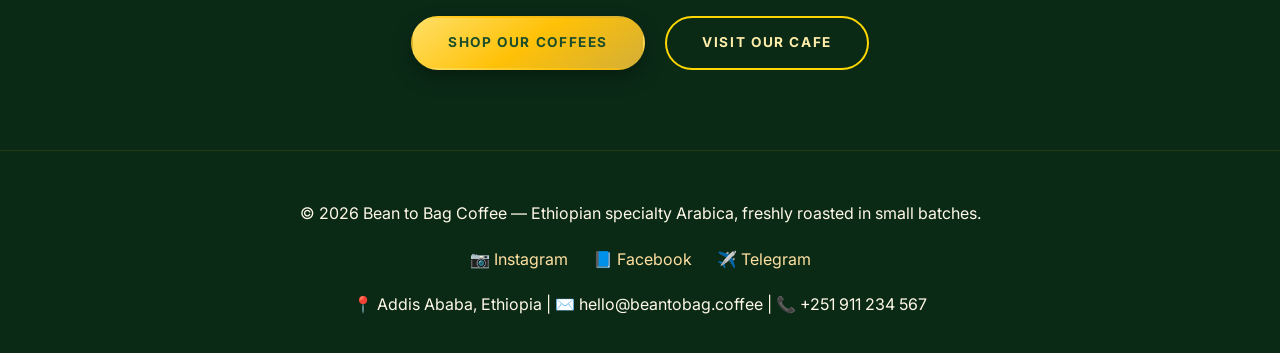
==== commit 6b55c276: "Update HTML structure and improve accessibility" ====
--- a/about.html
+++ b/about.html
@@ -1,5 +1,5 @@
 <!DOCTYPE html>
-<html lang="en">
+<html lang="en" style="scroll-behavior: smooth;">
 <head>
   <meta charset="UTF-8">
   <meta name="viewport" content="width=device-width, initial-scale=1.0, viewport-fit=cover, user-scalable=yes">
@@ -30,6 +30,12 @@
       color: #FFF8E7;
       overflow-x: hidden;
       line-height: 1.6;
+    }
+
+    /* GLOBAL IMAGE FIX */
+    img {
+      max-width: 100%;
+      height: auto;
     }
 
     /* LOADING SCREEN */
@@ -107,6 +113,7 @@
     .brand {
       display: flex;
       align-items: center;
+      text-decoration: none; /* Reset link text format */
     }
 
     .brand-logo-img {
@@ -468,7 +475,7 @@
   <a href="contact.html">Contact</a>
 </div>
 
-<a href="https://wa.me/251911234567" class="whatsapp-float" target="_blank">💬</a>
+<a href="https://wa.me/251911234567" class="whatsapp-float" target="_blank" rel="noopener">💬</a>
 
 <main>
   <!-- Hero Section -->
@@ -608,7 +615,7 @@
 
 <footer class="footer">
   <div class="footer-content">
-    <p>© 2025 Bean to Bag Coffee — Ethiopian specialty Arabica, freshly roasted in small batches.</p>
+    <p>© 2026 Bean to Bag Coffee — Ethiopian specialty Arabica, freshly roasted in small batches.</p>
     <div class="social-links">
       <a href="#">📷 Instagram</a>
       <a href="#">📘 Facebook</a>
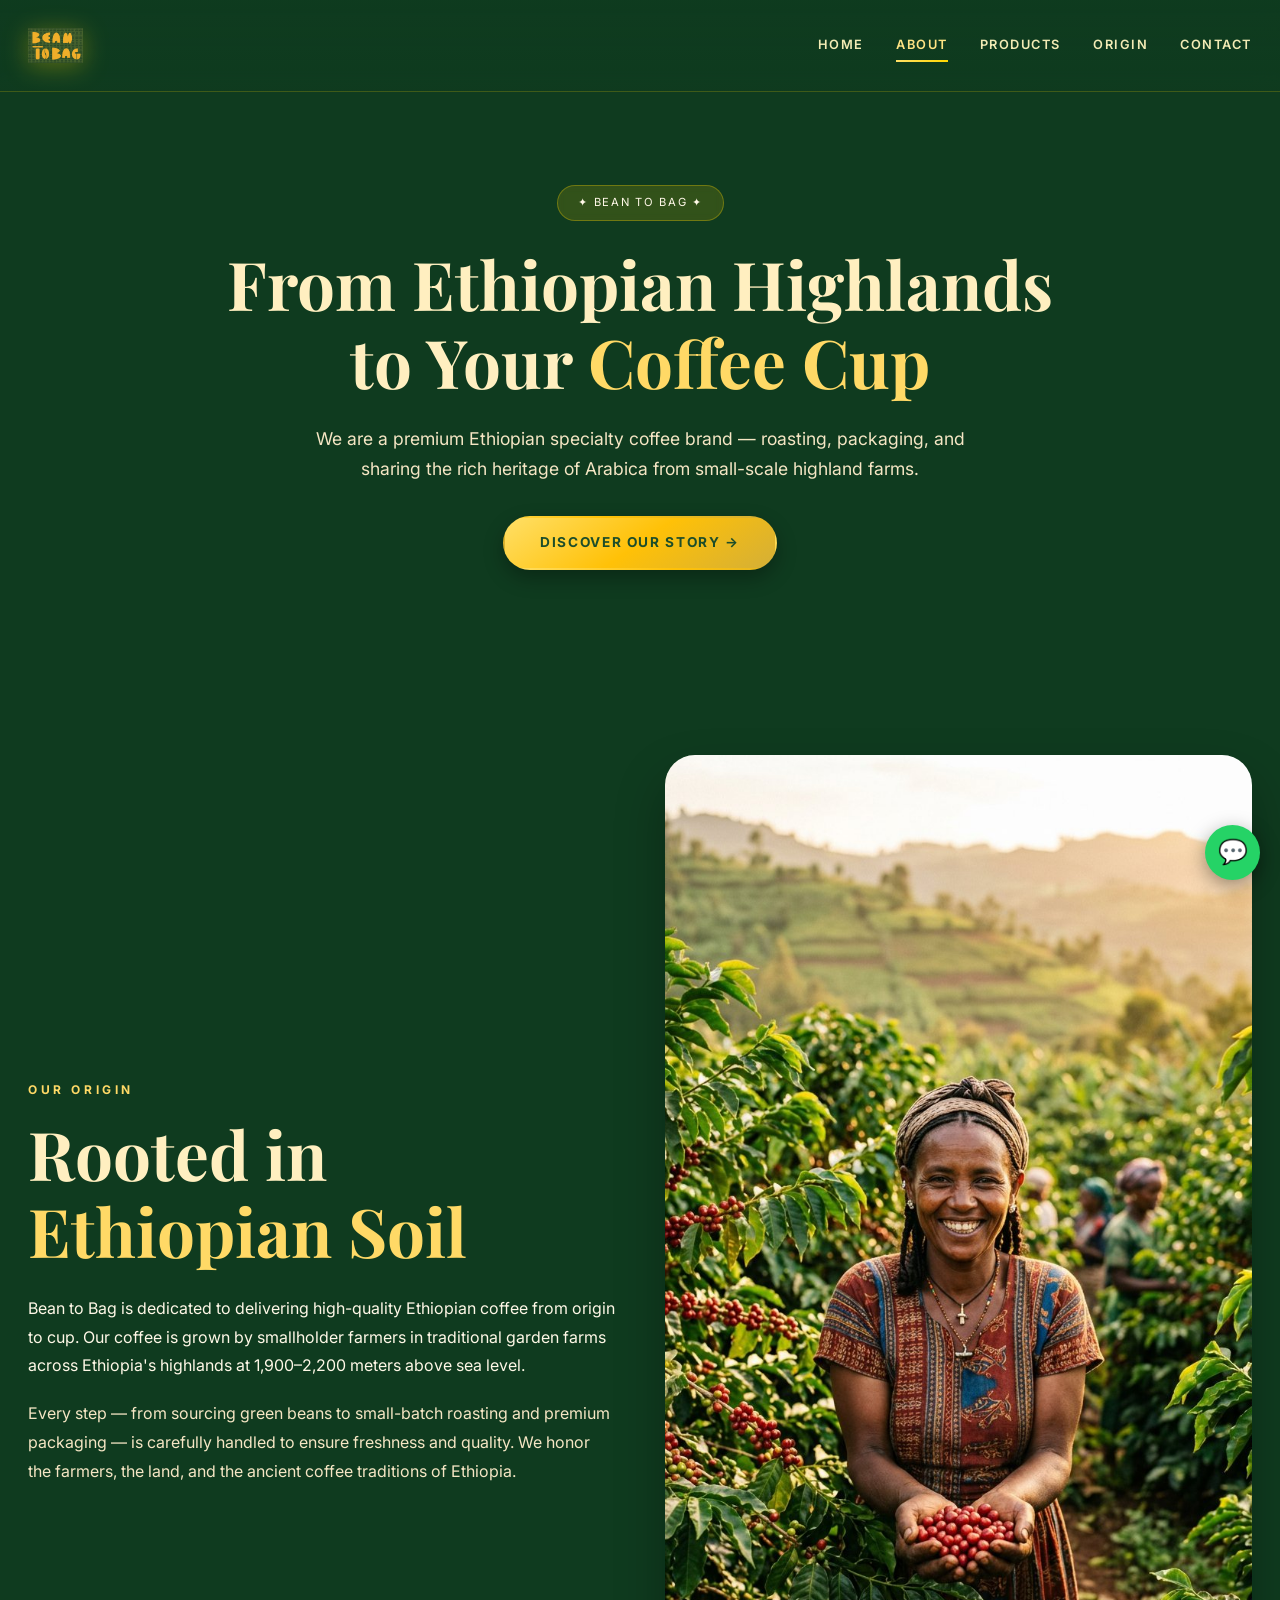
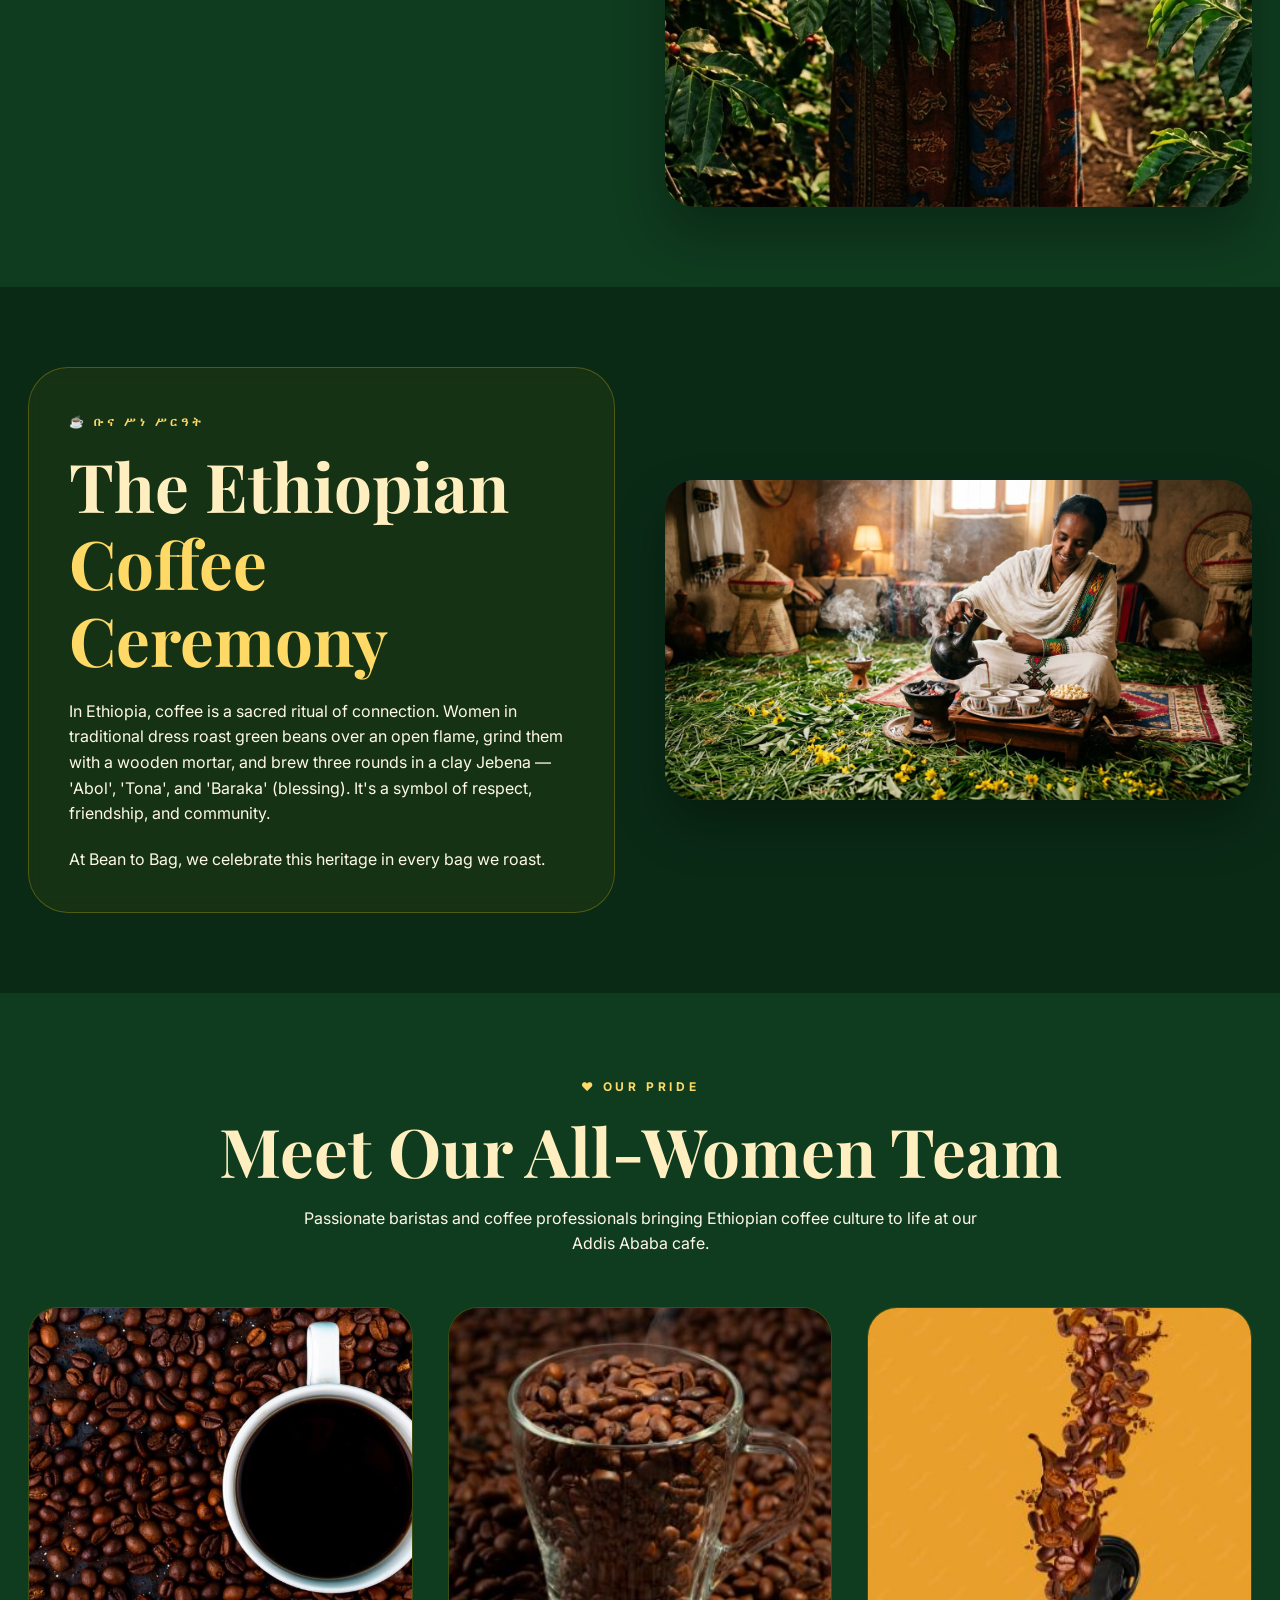
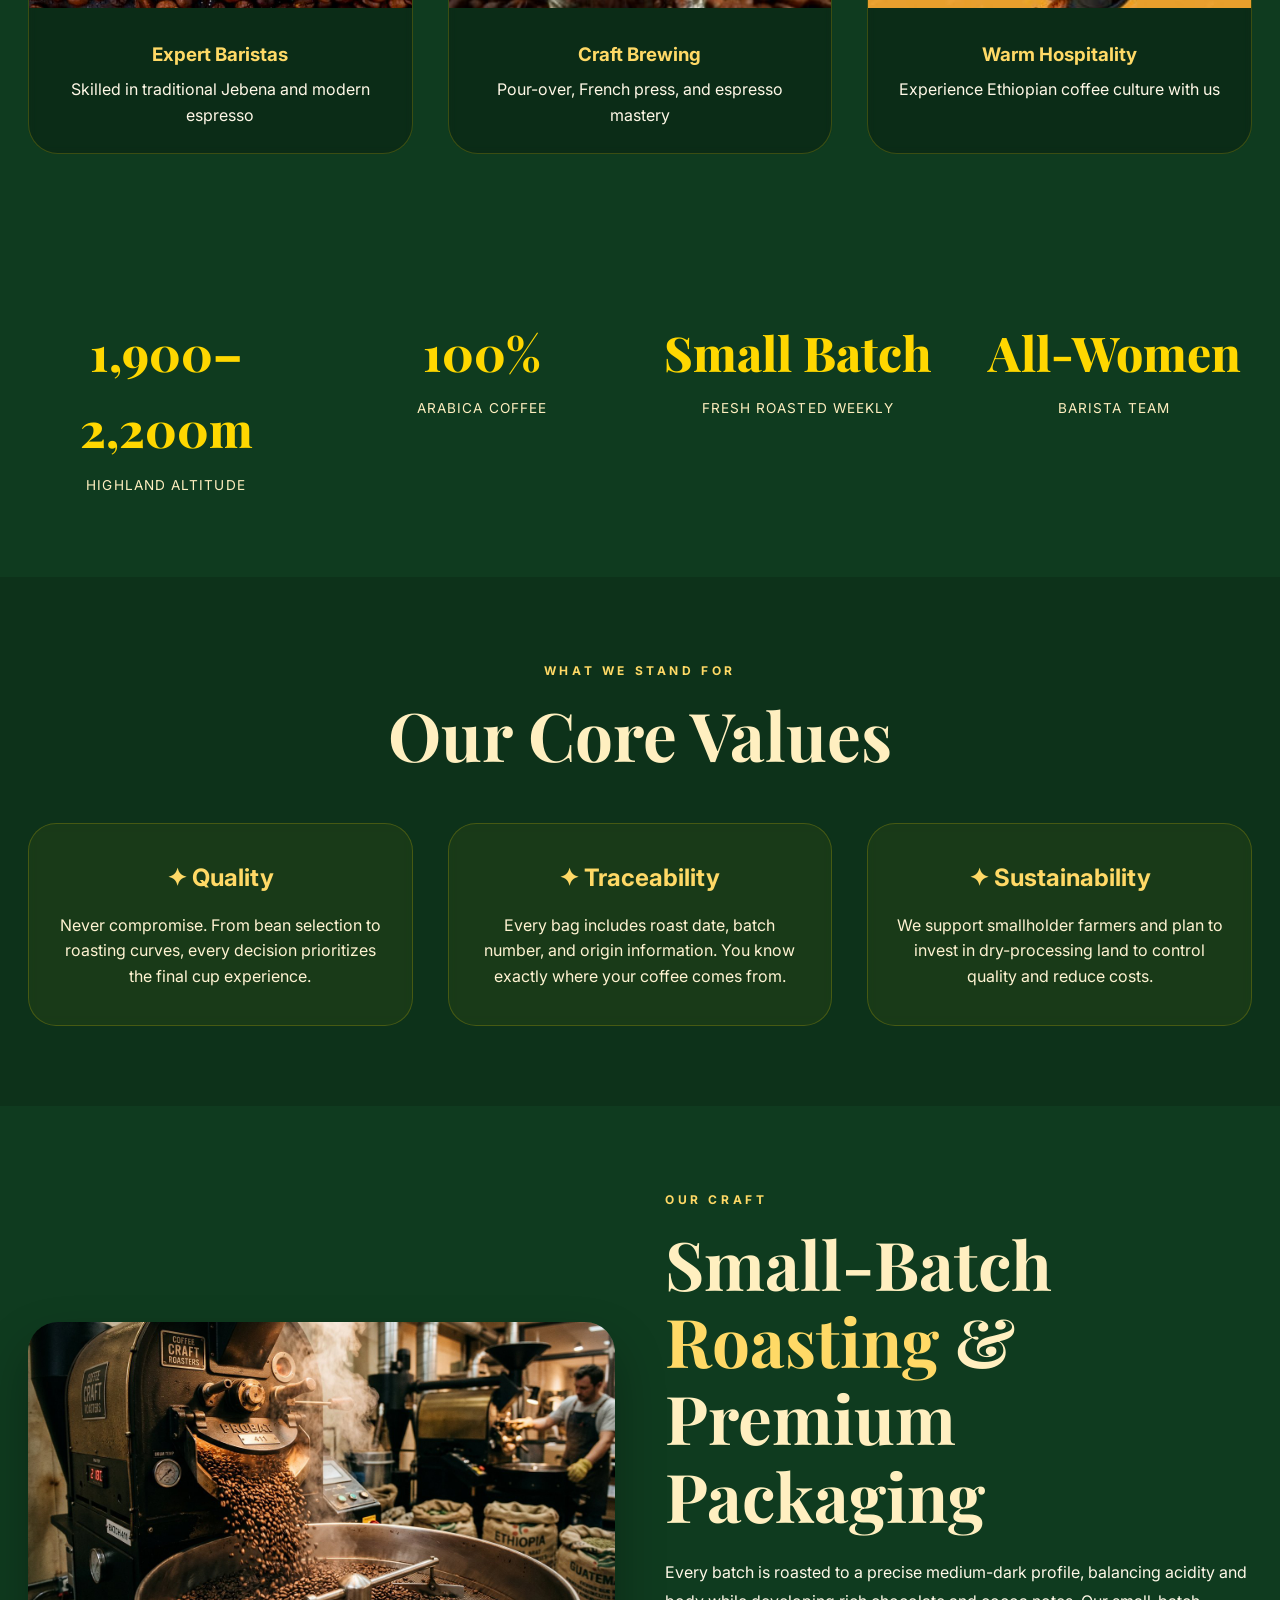
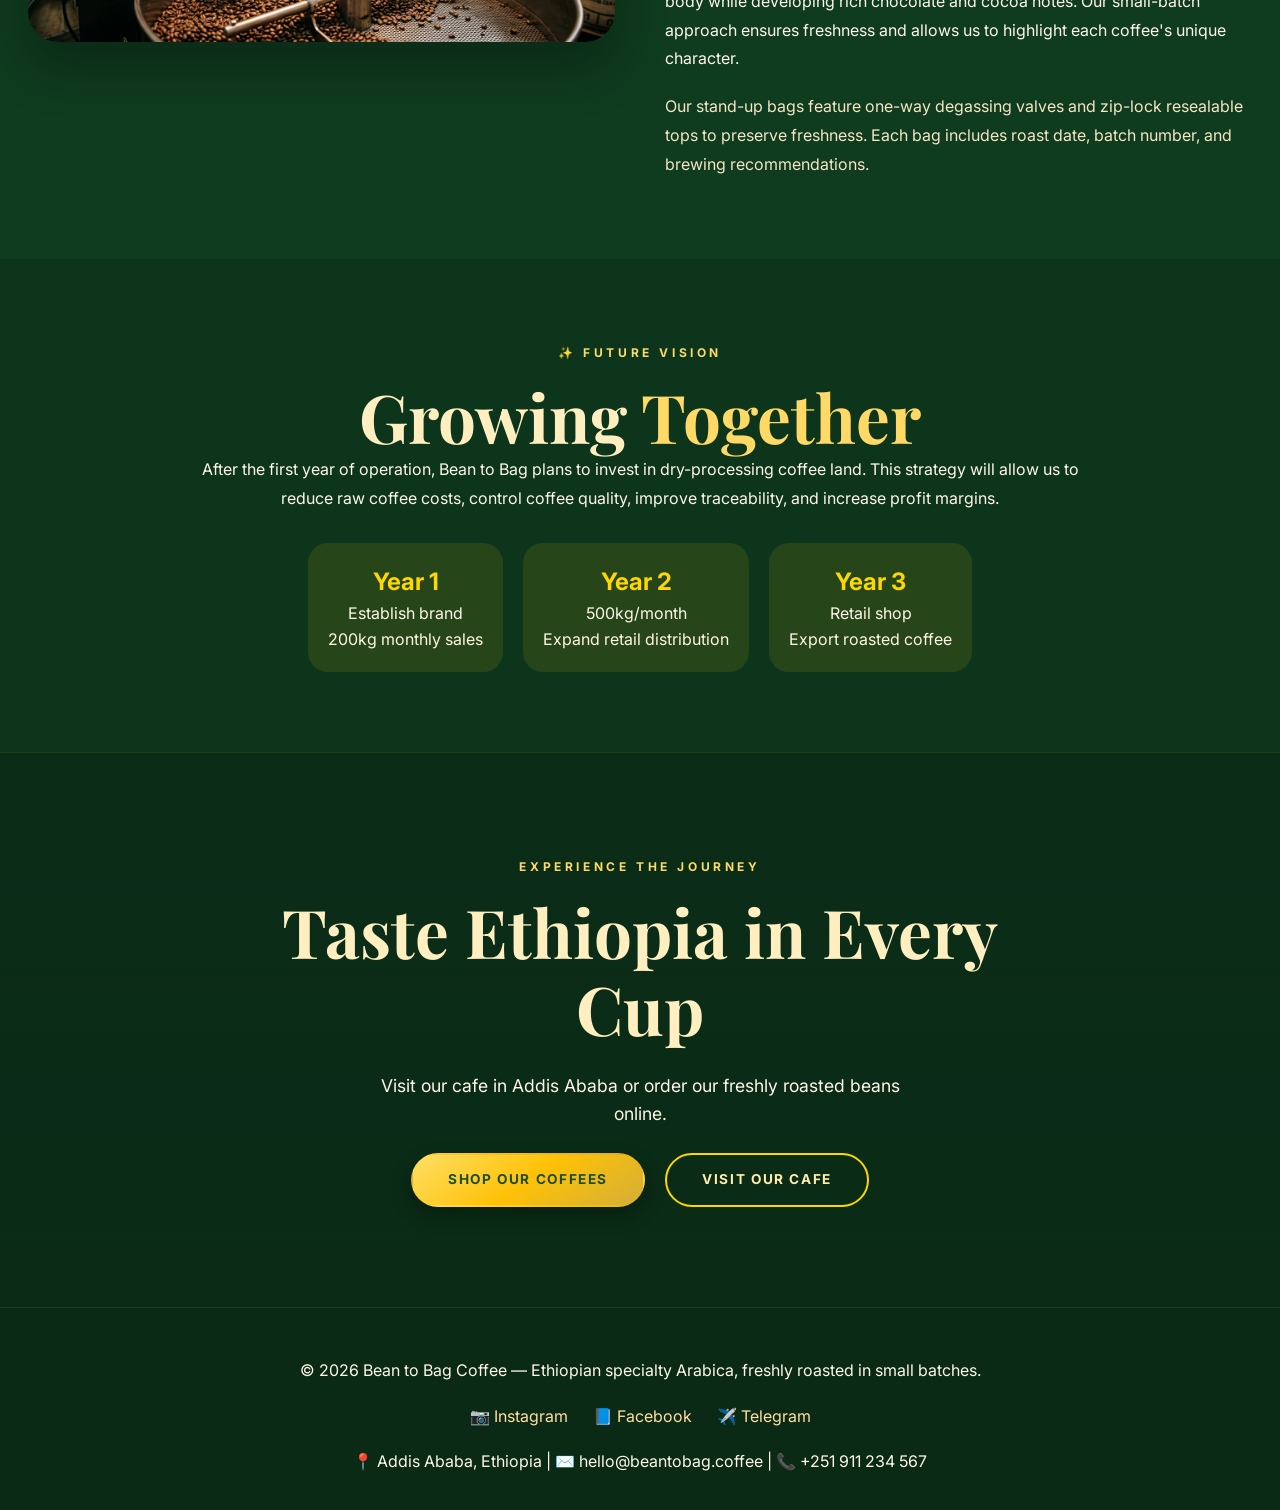
==== commit 3bc8d5f3: "Refactor styles and content in about.html Updated styles and content for various sections including " ====
--- a/about.html
+++ b/about.html
@@ -113,7 +113,7 @@
     .brand {
       display: flex;
       align-items: center;
-      text-decoration: none; /* Reset link text format */
+      text-decoration: none;
     }
 
     .brand-logo-img {
@@ -247,15 +247,18 @@
     }
     .gold-text { color: #FFD966; }
 
-    /* Hero Section */
+    /* Hero Section with Coffee Beans Background Overlay */
     .hero-about {
-      min-height: 70vh;
+      min-height: 75vh;
       display: flex;
       align-items: center;
       position: relative;
-      background: #0F3B1F;
+      background: linear-gradient(180deg, rgba(15, 59, 31, 0.88) 0%, rgba(15, 59, 31, 0.95) 100%), 
+                  url('coffee-beans-top-view-background.jpg') no-repeat center center;
+      background-size: cover;
+      background-attachment: fixed;
       overflow: hidden;
-      padding: 140px 0 60px;
+      padding: 160px 0 80px;
       text-align: center;
     }
     .hero-badge {
@@ -290,7 +293,7 @@
 
     /* Ceremony Section */
     .ceremony-section {
-      background: #0F3B1F;
+      background: #0A2A16;
       padding: 80px 0;
     }
     .ceremony-card {
@@ -365,10 +368,12 @@
     .value-card h3 { color: #FFD966; margin-bottom: 15px; font-size: 1.5rem; }
     .value-card p { color: #FFF3D1; line-height: 1.6; }
 
-    /* CTA */
+    /* Final CTA with Visual Bowl Background Imagery */
     .cta-gold {
-      background: #0A2A16;
-      padding: 80px 0;
+      background: linear-gradient(180deg, rgba(10, 42, 22, 0.85) 0%, rgba(10, 42, 22, 0.95) 100%), 
+                  url('dark-coffee-beans-bowl-brown-table.jpg') no-repeat center center;
+      background-size: cover;
+      padding: 100px 0;
       text-align: center;
       border-top: 1px solid rgba(255, 215, 0, 0.1);
       border-bottom: 1px solid rgba(255, 215, 0, 0.1);
@@ -422,7 +427,7 @@
       .container { padding: 0 20px; }
       .team-grid, .values-grid { grid-template-columns: 1fr; }
       .stats-grid { grid-template-columns: 1fr; }
-      .hero-about { min-height: auto; padding: 130px 0 50px; }
+      .hero-about { min-height: auto; padding: 130px 0 50px; background-attachment: scroll; }
       .brand-logo-img { width: 45px; height: 45px; }
     }
     @media (max-width: 480px) {
@@ -478,7 +483,7 @@
 <a href="https://wa.me/251911234567" class="whatsapp-float" target="_blank" rel="noopener">💬</a>
 
 <main>
-  <!-- Hero Section -->
+  <!-- Hero Section (Atmospheric Parallax Coffee Beans Background) -->
   <div class="hero-about">
     <div class="container">
       <div class="scroll-animate" style="text-align: center;">
@@ -490,14 +495,19 @@
     </div>
   </div>
 
-  <!-- Our Story Section -->
+  <!-- Our Story Section featuring about-coffee.jpg -->
   <section id="story">
     <div class="container">
-      <div class="scroll-animate" style="text-align: center; max-width: 900px; margin: 0 auto;">
-        <span class="section-tag">OUR ORIGIN</span>
-        <h2 class="section-title">Rooted in <span class="gold-text">Ethiopian Soil</span></h2>
-        <p style="line-height: 1.8; margin-bottom: 1rem;">Bean to Bag is dedicated to delivering high-quality Ethiopian coffee from origin to cup. Our coffee is grown by smallholder farmers in traditional garden farms across Ethiopia's highlands at 1,900–2,200 meters above sea level.</p>
-        <p style="line-height: 1.8;">Every step — from sourcing green beans to small-batch roasting and premium packaging — is carefully handled to ensure freshness and quality. We honor the farmers, the land, and the ancient coffee traditions of Ethiopia.</p>
+      <div class="grid-2">
+        <div class="scroll-animate">
+          <span class="section-tag">OUR ORIGIN</span>
+          <h2 class="section-title" style="margin-bottom: 24px;">Rooted in <span class="gold-text">Ethiopian Soil</span></h2>
+          <p style="line-height: 1.8; margin-bottom: 1.2rem; color: #FFF8E7;">Bean to Bag is dedicated to delivering high-quality Ethiopian coffee from origin to cup. Our coffee is grown by smallholder farmers in traditional garden farms across Ethiopia's highlands at 1,900–2,200 meters above sea level.</p>
+          <p style="line-height: 1.8; color: #F5E6C4;">Every step — from sourcing green beans to small-batch roasting and premium packaging — is carefully handled to ensure freshness and quality. We honor the farmers, the land, and the ancient coffee traditions of Ethiopia.</p>
+        </div>
+        <div class="image-card scroll-animate">
+          <img src="about-coffee.jpg" alt="Premium specialty coffee selection close-up">
+        </div>
       </div>
     </div>
   </section>
@@ -571,14 +581,19 @@
     </div>
   </section>
 
-  <!-- Roasting & Packaging -->
+  <!-- Roasting & Packaging Section featuring roasting.jpg -->
   <section>
     <div class="container">
-      <div class="scroll-animate" style="text-align: center; max-width: 900px; margin: 0 auto;">
-        <span class="section-tag">OUR CRAFT</span>
-        <h2 class="section-title">Small-Batch <span class="gold-text">Roasting</span> & Premium Packaging</h2>
-        <p style="line-height: 1.8; margin-bottom: 1rem;">Every batch is roasted to a precise medium-dark profile, balancing acidity and body while developing rich chocolate and cocoa notes. Our small-batch approach ensures freshness and allows us to highlight each coffee's unique character.</p>
-        <p style="line-height: 1.8;">Our stand-up bags feature one-way degassing valves and zip-lock resealable tops to preserve freshness. Each bag includes roast date, batch number, and brewing recommendations.</p>
+      <div class="grid-2">
+        <div class="image-card scroll-animate">
+          <img src="roasting.jpg" alt="Artisanal small-batch coffee roasting process">
+        </div>
+        <div class="scroll-animate">
+          <span class="section-tag">OUR CRAFT</span>
+          <h2 class="section-title" style="margin-bottom: 24px;">Small-Batch <span class="gold-text">Roasting</span> & Premium Packaging</h2>
+          <p style="line-height: 1.8; margin-bottom: 1.2rem; color: #FFF8E7;">Every batch is roasted to a precise medium-dark profile, balancing acidity and body while developing rich chocolate and cocoa notes. Our small-batch approach ensures freshness and allows us to highlight each coffee's unique character.</p>
+          <p style="line-height: 1.8; color: #F5E6C4;">Our stand-up bags feature one-way degassing valves and zip-lock resealable tops to preserve freshness. Each bag includes roast date, batch number, and brewing recommendations.</p>
+        </div>
       </div>
     </div>
   </section>
@@ -599,15 +614,17 @@
     </div>
   </section>
 
-  <!-- Final CTA -->
+  <!-- Final CTA Section (With dark-coffee-beans-bowl-brown-table.jpg Image Overlay Background) -->
   <div class="cta-gold">
     <div class="container">
-      <span class="section-tag">EXPERIENCE THE JOURNEY</span>
-      <h2 class="section-title" style="max-width: 800px; margin: 0 auto;">Taste Ethiopia in Every Cup</h2>
-      <p style="font-size: 1.1rem; margin: 25px auto; max-width: 550px;">Visit our cafe in Addis Ababa or order our freshly roasted beans online.</p>
-      <div style="display: flex; gap: 20px; justify-content: center; flex-wrap: wrap;">
-        <a href="products.html" class="btn btn-primary">Shop Our Coffees</a>
-        <a href="contact.html" class="btn btn-outline">Visit Our Cafe</a>
+      <div class="scroll-animate">
+        <span class="section-tag">EXPERIENCE THE JOURNEY</span>
+        <h2 class="section-title" style="max-width: 800px; margin: 0 auto;">Taste Ethiopia in Every Cup</h2>
+        <p style="font-size: 1.1rem; margin: 25px auto; max-width: 550px; color: #FFF8E7;">Visit our cafe in Addis Ababa or order our freshly roasted beans online.</p>
+        <div style="display: flex; gap: 20px; justify-content: center; flex-wrap: wrap;">
+          <a href="products.html" class="btn btn-primary">Shop Our Coffees</a>
+          <a href="contact.html" class="btn btn-outline">Visit Our Cafe</a>
+        </div>
       </div>
     </div>
   </div>
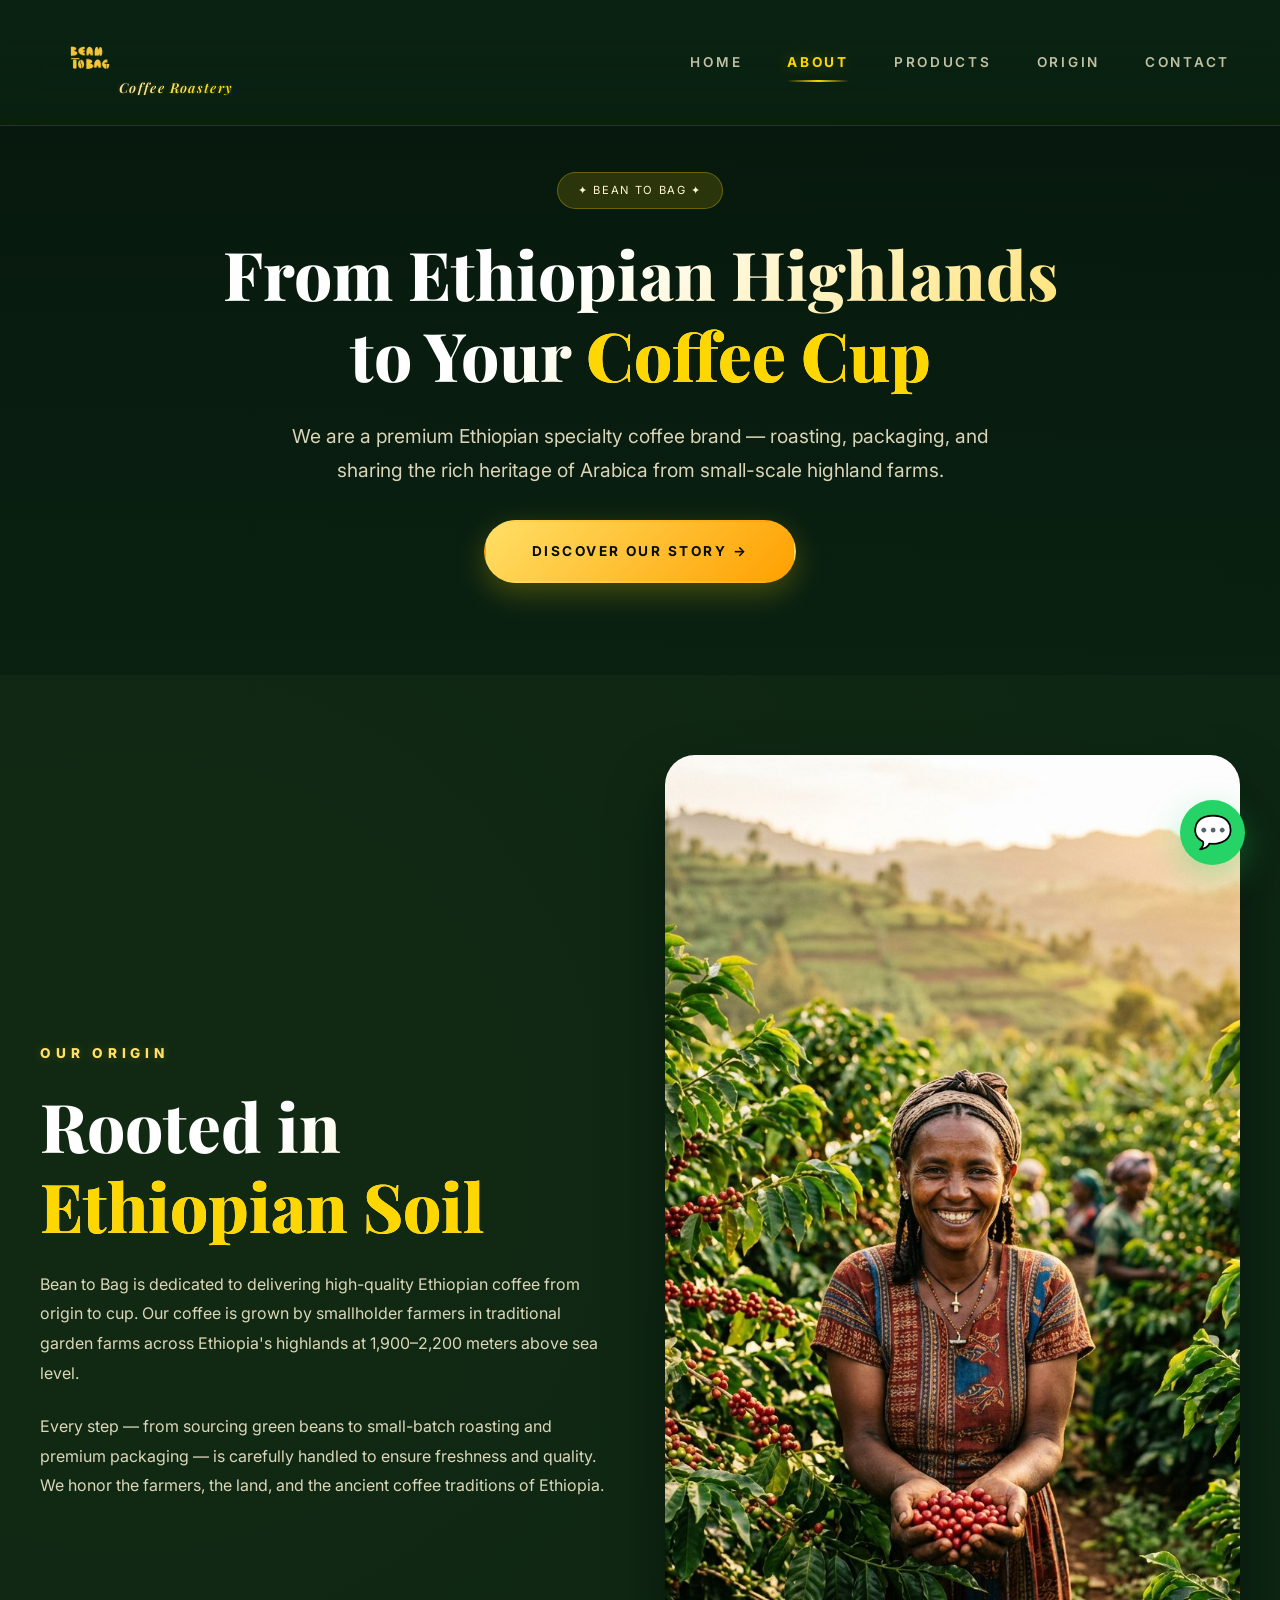
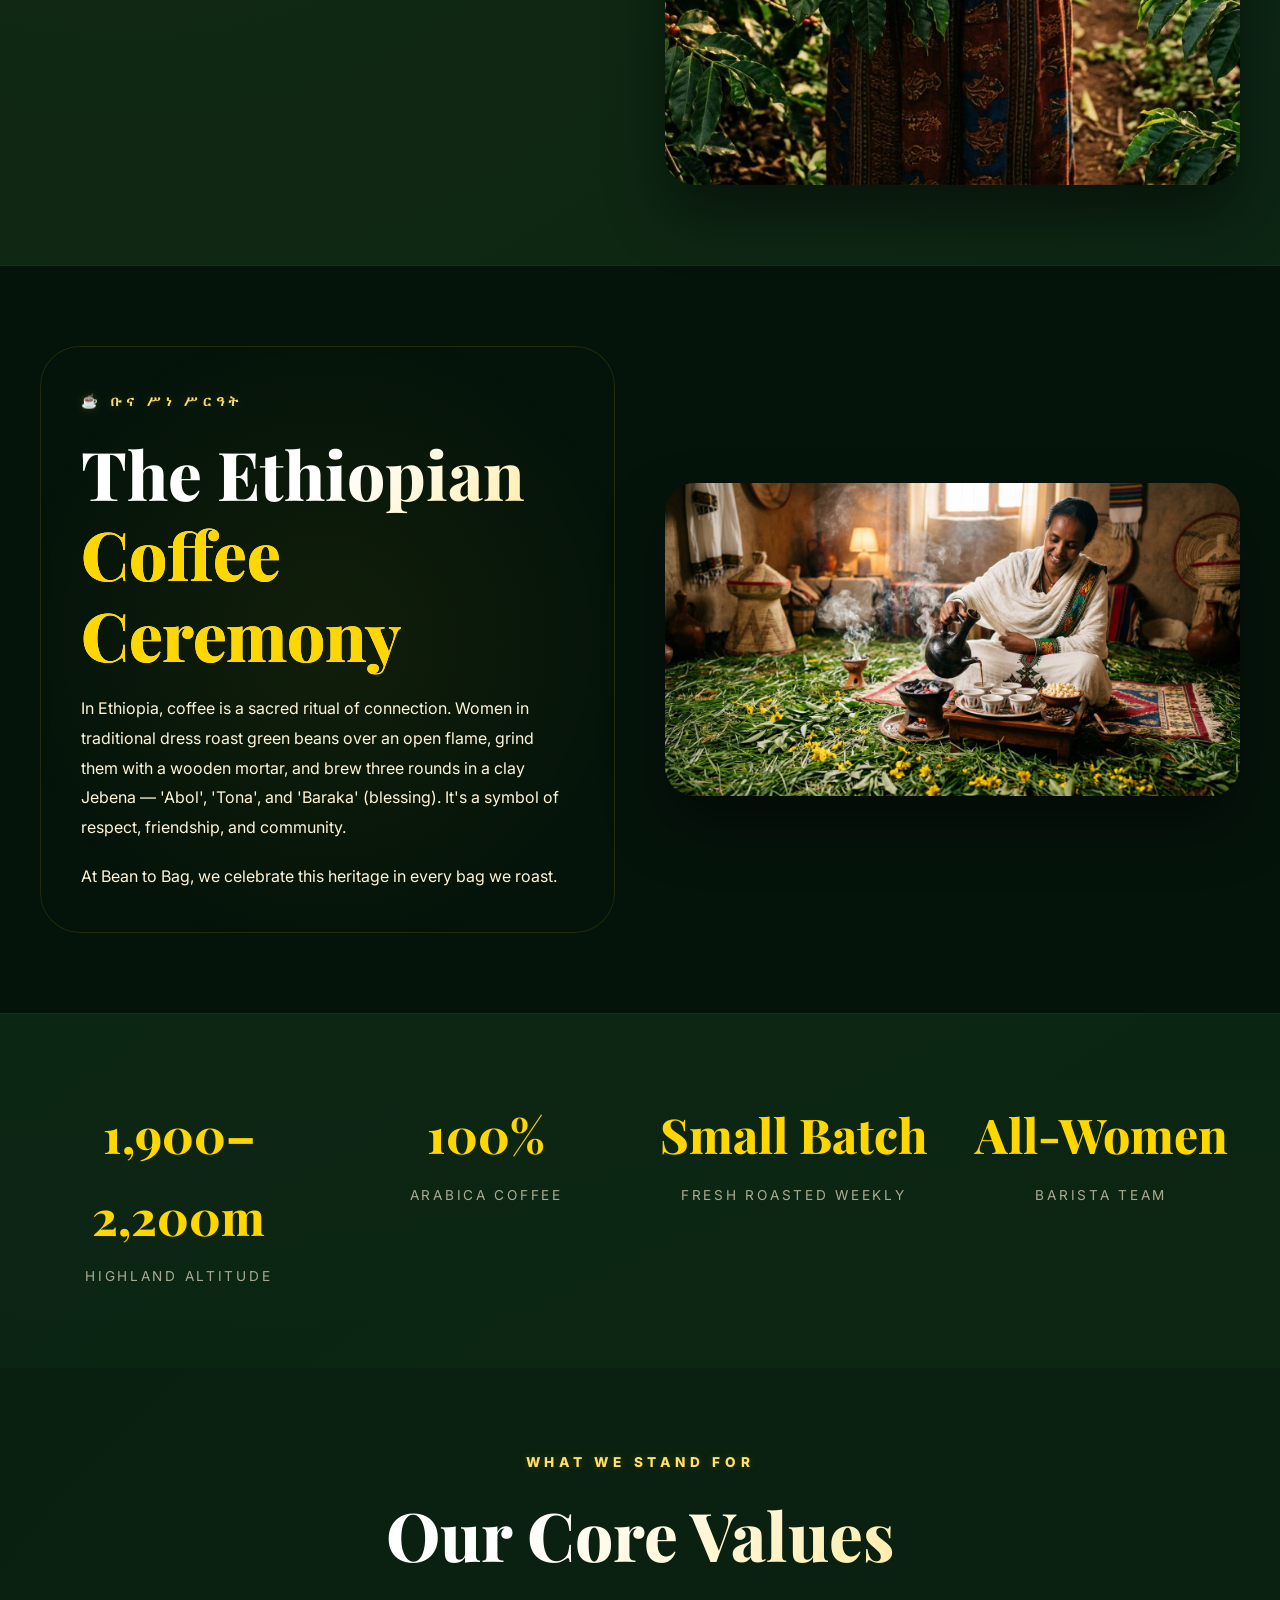
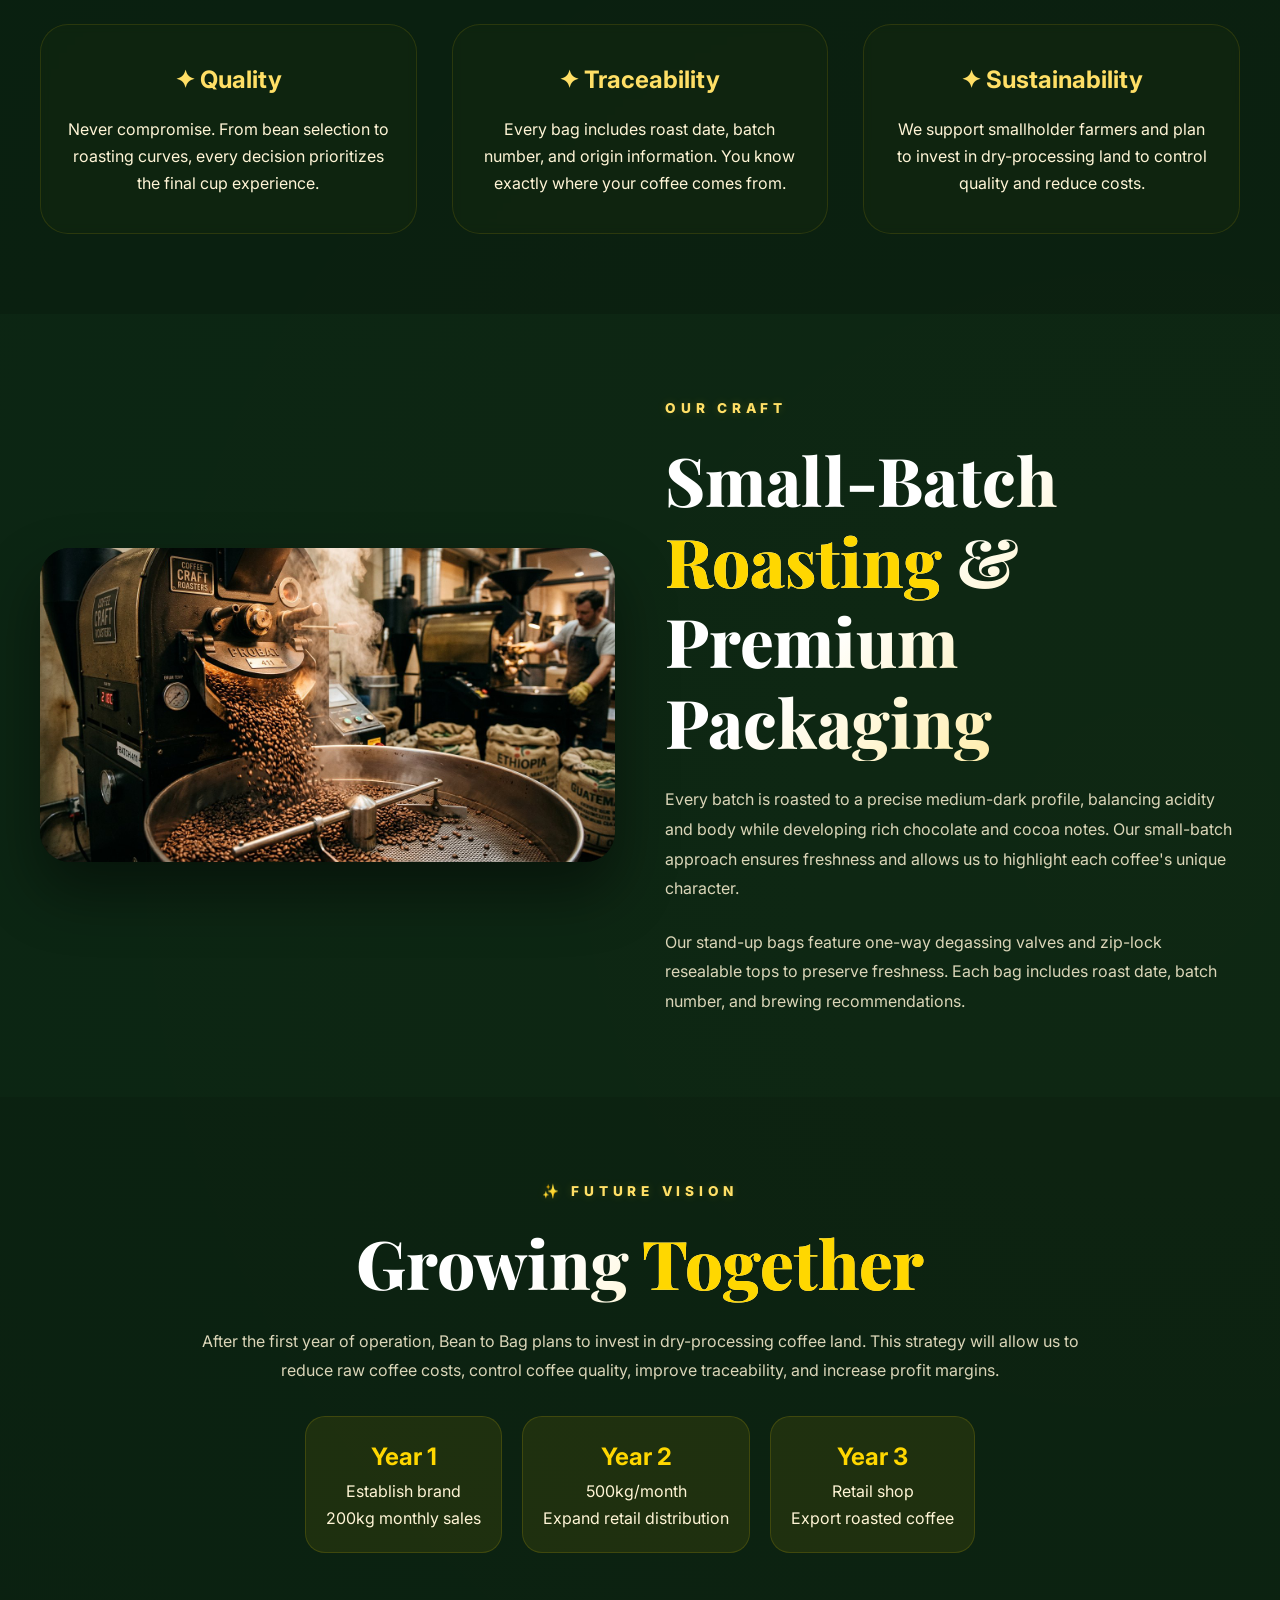
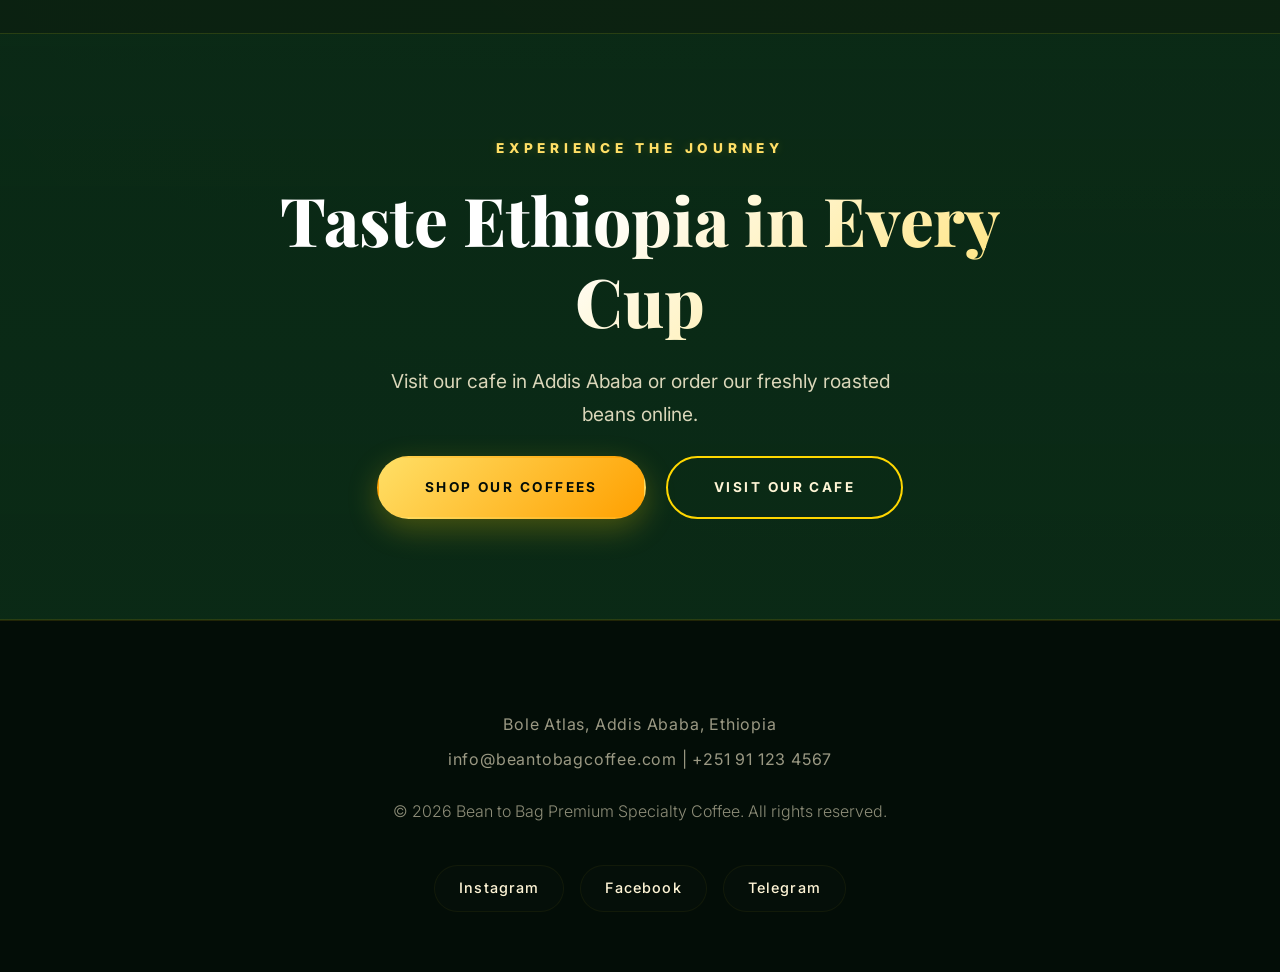
==== commit 5b9aa30e: "Update about.html" ====
--- a/about.html
+++ b/about.html
@@ -17,25 +17,38 @@
       --accent: #FFD700;
       --accent-light: #FFDF66;
       --accent-dark: #D4AF37;
-      --deep-green: #0F3B1F;
-      --forest: #1C4D2A;
-      --shadow-gold: 0 20px 40px rgba(255, 215, 0, 0.12);
-      --shadow-deep: 0 25px 50px rgba(0, 0, 0, 0.3);
-      --transition: all 0.5s cubic-bezier(0.2, 0.9, 0.4, 1.1);
+      --deep-green: #0A2413;
+      --dark-green: #05140B;
+      --forest: #113F1F;
+      --cream: #FFF5D6;
+      --shadow-sm: 0 10px 30px rgba(0, 0, 0, 0.2);
+      --shadow-md: 0 20px 45px rgba(0, 0, 0, 0.3);
+      --shadow-lg: 0 30px 60px rgba(0, 0, 0, 0.45);
+      --shadow-xl: 0 50px 90px rgba(0, 0, 0, 0.6);
+      --glow-gold: 0 0 25px rgba(255, 215, 0, 0.25);
+      --transition: all 0.6s cubic-bezier(0.16, 1, 0.3, 1);
+      --transition-fast: all 0.3s cubic-bezier(0.16, 1, 0.3, 1);
+      --glass: rgba(255, 215, 0, 0.02);
+      --glass-border: rgba(255, 215, 0, 0.12);
     }
 
     body {
       font-family: 'Inter', sans-serif;
-      background: #0F3B1F;
-      color: #FFF8E7;
+      background: var(--deep-green);
+      background-image: 
+        radial-gradient(circle at 10% 20%, rgba(255, 215, 0, 0.03) 0%, transparent 40%),
+        radial-gradient(circle at 90% 70%, rgba(255, 215, 0, 0.02) 0%, transparent 50%);
+      color: var(--cream);
       overflow-x: hidden;
-      line-height: 1.6;
+      line-height: 1.7;
+      -webkit-font-smoothing: antialiased;
     }
 
     /* GLOBAL IMAGE FIX */
     img {
       max-width: 100%;
       height: auto;
+      display: block;
     }
 
     /* LOADING SCREEN */
@@ -45,43 +58,60 @@
       left: 0;
       width: 100%;
       height: 100%;
-      background: #0F3B1F;
+      background: #FFFFFF;
       z-index: 9999;
       display: flex;
       justify-content: center;
       align-items: center;
-      transition: opacity 0.6s ease-out, visibility 0.6s ease-out;
+      transition: opacity 0.8s cubic-bezier(0.16, 1, 0.3, 1), visibility 0.8s cubic-bezier(0.16, 1, 0.3, 1);
+    }
+    .loading-screen::before {
+      content: "";
+      position: absolute;
+      width: 100%;
+      height: 100%;
+      background: radial-gradient(circle at 50% 50%, rgba(255, 215, 0, 0.15) 0%, transparent 70%);
+      pointer-events: none;
     }
     .loading-screen.fade-out {
       opacity: 0;
       visibility: hidden;
     }
-    .loading-logo {
-      width: 140px;
-      height: 140px;
-      animation: pulse 1.2s ease-in-out infinite;
-    }
-    .loading-logo img {
+    .loading-logo-container {
+      width: clamp(140px, 25vw, 180px);
+      height: clamp(140px, 25vw, 180px);
+      display: flex;
+      flex-direction: column;
+      justify-content: center;
+      align-items: center;
+      background: transparent;
+      border-radius: 0;
+      padding: 0;
+      border: none;
+      box-shadow: none;
+      animation: pulse 2.5s ease-in-out infinite;
+    }
+    .loading-logo-container img {
       width: 100%;
       height: 100%;
       object-fit: contain;
-      filter: drop-shadow(0 0 20px rgba(255, 215, 0, 0.6));
     }
     @keyframes pulse {
-      0%, 100% { transform: scale(1); opacity: 0.9; }
-      50% { transform: scale(1.08); opacity: 1; }
+      0%, 100% { transform: scale(1); filter: drop-shadow(0 4px 15px rgba(0, 0, 0, 0.08)); }
+      50% { transform: scale(1.05); filter: drop-shadow(0 15px 30px rgba(212, 175, 55, 0.35)); }
     }
 
     .container {
       max-width: 1400px;
       margin: 0 auto;
-      padding: 0 28px;
-    }
-
-    ::-webkit-scrollbar { width: 8px; }
-    ::-webkit-scrollbar-track { background: #1C4D2A; }
-    ::-webkit-scrollbar-thumb { background: linear-gradient(180deg, #FFDF66, #FFD700); border-radius: 10px; }
-    ::selection { background: #FFD700; color: #0F3B1F; }
+      padding: 0 40px;
+    }
+
+    ::-webkit-scrollbar { width: 10px; }
+    ::-webkit-scrollbar-track { background: var(--dark-green); }
+    ::-webkit-scrollbar-thumb { background: linear-gradient(180deg, var(--accent-light), var(--accent-dark)); border-radius: 10px; border: 2px solid var(--dark-green); }
+    ::-webkit-scrollbar-thumb:hover { background: var(--accent); }
+    ::selection { background: var(--accent); color: var(--dark-green); }
 
     /* Header */
     .site-header {
@@ -90,16 +120,17 @@
       left: 0;
       right: 0;
       z-index: 1000;
-      padding: 18px 28px;
-      background: linear-gradient(180deg, rgba(15, 59, 31, 0.95) 0%, rgba(15, 59, 31, 0.85) 100%);
-      backdrop-filter: blur(12px);
-      transition: var(--transition);
-      border-bottom: 1px solid rgba(255, 215, 0, 0.2);
+      padding: 25px 50px;
+      background: linear-gradient(180deg, rgba(10, 36, 19, 0.9) 0%, rgba(10, 36, 19, 0.7) 100%);
+      backdrop-filter: blur(20px);
+      transition: var(--transition);
+      border-bottom: 1px solid var(--glass-border);
     }
 
     .site-header.scrolled {
-      background: rgba(15, 59, 31, 0.98);
-      padding: 12px 28px;
+      background: rgba(5, 20, 11, 0.95);
+      padding: 15px 50px;
+      box-shadow: var(--shadow-md);
     }
 
     .nav-wrap {
@@ -112,65 +143,120 @@
 
     .brand {
       display: flex;
-      align-items: center;
+      flex-direction: row;
+      align-items: flex-end;
+      gap: 0px;
+      transition: var(--transition);
       text-decoration: none;
-    }
-
-    .brand-logo-img {
-      width: 55px;
-      height: 55px;
+      position: relative;
+      cursor: pointer;
+    }
+
+    .brand-logo-frame {
+      width: 75px;
+      height: 75px;
+      display: flex;
+      justify-content: center;
+      align-items: center;
+      background: transparent;
+      border-radius: 0;
+      padding: 0;
+      transition: var(--transition);
+      line-height: 0;
+      margin-right: -4px;
+    }
+
+    .brand-logo-frame img {
+      width: 100%;
+      height: 100%;
       object-fit: contain;
-      filter: drop-shadow(0 4px 12px rgba(255, 215, 0, 0.3));
-      transition: var(--transition);
-    }
-
-    .site-header.scrolled .brand-logo-img {
-      width: 48px;
-      height: 48px;
-    }
-
-    .brand-name {
-      display: none;
-    }
-
-    .desktop-nav { display: flex; gap: 32px; }
+      transition: var(--transition);
+    }
+
+    .site-header.scrolled .brand-logo-frame {
+      width: 58px;
+      height: 58px;
+    }
+
+    .brand:hover .brand-logo-frame {
+      transform: scale(1.08) rotate(4deg);
+      filter: drop-shadow(0 0 15px rgba(255, 215, 0, 0.45));
+    }
+
+    .roastery-tagline {
+      font-family: 'Playfair Display', serif;
+      font-style: italic;
+      font-weight: 600;
+      font-size: 0.85rem;
+      letter-spacing: 0.1em;
+      background: linear-gradient(135deg, #FFE6A3 20%, var(--accent) 80%);
+      -webkit-background-clip: text;
+      background-clip: text;
+      color: transparent;
+      text-shadow: 0 0 4px rgba(255,215,0,0.2);
+      transition: var(--transition);
+      line-height: 1;
+      white-space: nowrap;
+      margin-bottom: 5px;
+      margin-left: -2px;
+    }
+
+    .brand:hover .roastery-tagline {
+      letter-spacing: 0.15em;
+      text-shadow: 0 0 12px rgba(255,215,0,0.5);
+      background: linear-gradient(135deg, #FFFFFF 30%, var(--accent) 90%);
+      -webkit-background-clip: text;
+      background-clip: text;
+    }
+
+    .site-header.scrolled .roastery-tagline {
+      font-size: 0.7rem;
+      letter-spacing: 0.08em;
+      margin-bottom: 3px;
+    }
+
+    .desktop-nav { display: flex; gap: 45px; align-items: center; }
     .desktop-nav a {
-      font-size: 0.8rem;
+      font-size: 0.85rem;
       font-weight: 600;
-      letter-spacing: 0.12em;
+      letter-spacing: 0.2em;
       text-transform: uppercase;
-      color: rgba(255, 245, 190, 0.95);
+      color: rgba(255, 245, 214, 0.75);
       position: relative;
-      padding: 6px 0;
+      padding: 8px 0;
       text-decoration: none;
     }
     .desktop-nav a::after {
       content: "";
       position: absolute;
       bottom: 0;
-      left: 0;
+      left: 50%;
       width: 0;
       height: 2px;
-      background: linear-gradient(90deg, #FFDF66, #FFD700);
-      transition: 0.3s;
+      background: linear-gradient(90deg, transparent, var(--accent), transparent);
+      transition: var(--transition);
+      transform: translateX(-50%);
     }
     .desktop-nav a:hover::after, .desktop-nav a.active::after { width: 100%; }
-    .desktop-nav a:hover, .desktop-nav a.active { color: #FFE484; }
+    .desktop-nav a:hover, .desktop-nav a.active { color: #FFF; text-shadow: 0 0 15px rgba(255,215,0,0.3); }
+    .desktop-nav a.active { font-weight: 700; color: var(--accent); }
 
     .menu-button {
       display: none;
-      width: 44px;
-      height: 44px;
-      border: 1px solid rgba(255, 215, 0, 0.5);
+      width: 48px;
+      height: 48px;
+      border: 1px solid var(--glass-border);
       border-radius: 50%;
-      background: rgba(15, 59, 31, 0.8);
+      background: rgba(10, 36, 19, 0.9);
       flex-direction: column;
       align-items: center;
       justify-content: center;
-      gap: 5px;
+      gap: 6px;
       cursor: pointer;
-    }
-    .menu-button span { width: 20px; height: 2px; background: #FFE484; border-radius: 2px; }
+      transition: var(--transition);
+    }
+    .menu-button:hover { border-color: var(--accent); background: var(--dark-green); }
+    .menu-button span { width: 22px; height: 2px; background: var(--accent-light); border-radius: 2px; transition: var(--transition-fast); }
 
     .mobile-menu {
       position: fixed;
@@ -178,82 +264,106 @@
       left: 0;
       right: 0;
       bottom: 0;
-      background: #0F3B1F;
-      backdrop-filter: blur(25px);
-      z-index: 999;
+      background: rgba(5, 18, 10, 0.99);
+      backdrop-filter: blur(35px);
+      z-index: 1500;
       display: flex;
       flex-direction: column;
       justify-content: center;
       align-items: center;
-      gap: 35px;
+      gap: 40px;
       transform: translateX(100%);
-      transition: 0.4s;
+      transition: transform 0.6s cubic-bezier(0.16, 1, 0.3, 1);
     }
     .mobile-menu.open { transform: translateX(0); }
-    .mobile-menu a { font-family: 'Playfair Display', serif; font-size: 2rem; color: #FFEEAA; text-decoration: none; }
+    .mobile-menu a { font-family: 'Playfair Display', serif; font-size: 2.2rem; color: var(--cream); position: relative; transition: var(--transition); text-align: center; width: 100%; display: block; text-decoration: none; }
+    .mobile-menu a:hover, .mobile-menu a.active { color: var(--accent); transform: scale(1.05); }
     .close-menu {
       position: absolute;
-      top: 25px;
-      right: 25px;
-      font-size: 2rem;
+      top: 30px;
+      right: 30px;
+      font-size: 2.5rem;
       background: none;
       border: none;
-      color: #FFEEAA;
+      color: var(--cream);
       cursor: pointer;
-    }
+      transition: var(--transition);
+    }
+    .close-menu:hover { transform: rotate(90deg); color: var(--accent); }
 
     /* Buttons */
     .btn {
       display: inline-flex;
       align-items: center;
       justify-content: center;
-      gap: 10px;
-      padding: 14px 35px;
+      gap: 12px;
+      padding: 18px 46px;
       border-radius: 50px;
       font-weight: 700;
       font-size: 0.85rem;
-      letter-spacing: 0.12em;
+      letter-spacing: 0.18em;
       text-transform: uppercase;
       transition: var(--transition);
       cursor: pointer;
       border: 2px solid transparent;
+      position: relative;
+      overflow: hidden;
+      z-index: 1;
       text-decoration: none;
     }
     .btn-primary {
-      background: linear-gradient(145deg, #FFDF66, #FFC107, #D4AF37);
-      color: #1C4D2A;
-      box-shadow: 0 8px 20px rgba(0, 0, 0, 0.3);
-    }
-    .btn-primary:hover { transform: translateY(-3px); }
-    .btn-outline { border-color: #FFD700; color: #FFEEAA; background: transparent; }
-    .btn-outline:hover { background: linear-gradient(145deg, #FFDF66, #FFC107); color: #0F3B1F; }
+      background: linear-gradient(135deg, var(--accent-light) 0%, #FFA000 100%);
+      color: #030D07;
+      box-shadow: 0 10px 30px rgba(255, 215, 0, 0.25);
+    }
+    .btn-primary::before {
+      content: '';
+      position: absolute;
+      top: 0;
+      left: 0;
+      width: 100%;
+      height: 100%;
+      background: linear-gradient(135deg, #FFF8E1 0%, var(--accent) 100%);
+      z-index: -1;
+      opacity: 0;
+      transition: opacity 0.4s ease;
+    }
+    .btn-primary:hover { transform: translateY(-5px); box-shadow: var(--glow-gold), 0 20px 40px rgba(255, 215, 0, 0.4); }
+    .btn-primary:hover::before { opacity: 1; }
+
+    .btn-outline { border: 2px solid var(--accent); color: var(--cream); background: transparent; }
+    .btn-outline:hover { background: var(--accent); color: #030D07; transform: translateY(-5px); box-shadow: var(--glow-gold); }
 
     /* Typography */
     .section-tag {
-      color: #FFD966;
-      letter-spacing: 0.3em;
-      font-size: 0.75rem;
-      font-weight: 700;
+      color: var(--accent-light);
+      letter-spacing: 0.35em;
+      font-size: 0.85rem;
+      font-weight: 800;
       text-transform: uppercase;
+      margin-bottom: 1.2rem;
       display: inline-block;
-      margin-bottom: 1rem;
+      text-shadow: 0 0 10px rgba(255,215,0,0.2);
     }
     .section-title {
       font-family: 'Playfair Display', serif;
-      font-size: clamp(2.5rem, 6vw, 4.2rem);
-      line-height: 1.15;
-      color: #FFEFC0;
-      font-weight: 700;
-    }
-    .gold-text { color: #FFD966; }
-
-    /* Hero Section with Coffee Beans Background Overlay */
+      font-size: clamp(2.4rem, 5.5vw, 4.2rem);
+      line-height: 1.2;
+      margin-bottom: 1.5rem;
+      background: linear-gradient(135deg, #FFF 40%, var(--accent-light) 100%);
+      -webkit-background-clip: text;
+      -webkit-text-fill-color: transparent;
+      font-weight: 800;
+    }
+    .gold-text { color: var(--accent); background: none; -webkit-text-fill-color: var(--accent); }
+
+    /* Hero Section */
     .hero-about {
       min-height: 75vh;
       display: flex;
       align-items: center;
       position: relative;
-      background: linear-gradient(180deg, rgba(15, 59, 31, 0.88) 0%, rgba(15, 59, 31, 0.95) 100%), 
+      background: linear-gradient(180deg, rgba(5,20,11,0.85) 0%, rgba(10,36,19,0.95) 100%), 
                   url('coffee-beans-top-view-background.jpg') no-repeat center center;
       background-size: cover;
       background-attachment: fixed;
@@ -284,67 +394,46 @@
     .image-card {
       border-radius: 30px;
       overflow: hidden;
-      box-shadow: var(--shadow-deep);
-      background: #1a4a2a;
+      box-shadow: var(--shadow-lg);
+      background: var(--dark-green);
       transition: 0.4s;
     }
-    .image-card img { width: 100%; height: auto; display: block; object-fit: cover; }
-    .image-card:hover { transform: translateY(-8px); }
+    .image-card img { width: 100%; height: auto; display: block; object-fit: cover; transition: transform 0.6s ease; }
+    .image-card:hover { transform: translateY(-8px); box-shadow: var(--shadow-xl), var(--glow-gold); }
+    .image-card:hover img { transform: scale(1.05); }
 
     /* Ceremony Section */
     .ceremony-section {
-      background: #0A2A16;
+      background: var(--dark-green);
       padding: 80px 0;
+      border-top: 1px solid var(--glass-border);
+      border-bottom: 1px solid var(--glass-border);
     }
     .ceremony-card {
-      background: rgba(255, 215, 0, 0.05);
+      background: radial-gradient(circle at center, rgba(255,215,0,0.05) 0%, transparent 80%);
       backdrop-filter: blur(8px);
       border-radius: 40px;
       padding: 40px;
-      border: 1px solid rgba(255, 215, 0, 0.25);
-    }
-
-    /* Team Section */
-    .team-section {
-      background: #0F3B1F;
-      padding: 80px 0;
-    }
-    .team-grid {
-      display: grid;
-      grid-template-columns: repeat(3, 1fr);
-      gap: 35px;
-      margin-top: 50px;
-    }
-    .team-card {
-      background: rgba(0, 0, 0, 0.25);
-      backdrop-filter: blur(4px);
-      border-radius: 30px;
-      overflow: hidden;
-      border: 1px solid rgba(255, 215, 0, 0.2);
-      transition: 0.4s;
-    }
-    .team-card:hover { transform: translateY(-10px); border-color: #FFD700; }
-    .team-card img { width: 100%; height: 300px; object-fit: cover; }
-    .team-info { padding: 24px; text-align: center; }
-    .team-info h3 { color: #FFD966; margin-bottom: 8px; }
+      border: 1px solid var(--glass-border);
+    }
 
     /* Stats */
     .stats-grid {
       display: grid;
       grid-template-columns: repeat(4, 1fr);
-      gap: 40px;
+      gap: 30px;
       text-align: center;
     }
     .stat-number {
       font-size: 3rem;
       font-weight: 800;
-      color: #FFD700;
+      color: var(--accent);
       font-family: 'Playfair Display', serif;
     }
     .stat-label {
-      color: #FFEFC0;
+      color: rgba(255,245,214,0.65);
       font-size: 0.85rem;
-      letter-spacing: 0.08em;
+      letter-spacing: 0.2em;
       margin-top: 8px;
       text-transform: uppercase;
     }
@@ -356,91 +445,102 @@
       gap: 35px;
     }
     .value-card {
-      background: rgba(255, 215, 0, 0.05);
+      background: var(--glass);
       backdrop-filter: blur(4px);
       border-radius: 28px;
       padding: 35px 25px;
       text-align: center;
-      border: 1px solid rgba(255, 215, 0, 0.2);
-      transition: 0.3s;
-    }
-    .value-card:hover { border-color: #FFD700; transform: translateY(-6px); }
-    .value-card h3 { color: #FFD966; margin-bottom: 15px; font-size: 1.5rem; }
-    .value-card p { color: #FFF3D1; line-height: 1.6; }
-
-    /* Final CTA with Visual Bowl Background Imagery */
+      border: 1px solid var(--glass-border);
+      transition: var(--transition);
+    }
+    .value-card:hover { border-color: var(--accent); transform: translateY(-6px); background: rgba(255,215,0,0.05); }
+    .value-card h3 { color: var(--accent-light); margin-bottom: 15px; font-size: 1.5rem; }
+
+    /* CTA Section */
     .cta-gold {
       background: linear-gradient(180deg, rgba(10, 42, 22, 0.85) 0%, rgba(10, 42, 22, 0.95) 100%), 
                   url('dark-coffee-beans-bowl-brown-table.jpg') no-repeat center center;
       background-size: cover;
       padding: 100px 0;
       text-align: center;
-      border-top: 1px solid rgba(255, 215, 0, 0.1);
-      border-bottom: 1px solid rgba(255, 215, 0, 0.1);
+      border-top: 1px solid var(--glass-border);
+      border-bottom: 1px solid var(--glass-border);
     }
 
     /* Footer */
     .footer {
-      background: #0A2A16;
-      padding: 50px 24px 35px;
+      background: #030D07;
+      padding: 90px 40px 40px;
       text-align: center;
-    }
+      border-top: 1px solid var(--glass-border);
+    }
+    .footer p { font-size: 1rem; color: rgba(255,245,214,0.55); font-weight: 300; margin-bottom: 20px; }
     .whatsapp-float {
       position: fixed;
-      bottom: 20px;
-      right: 20px;
+      bottom: 35px;
+      right: 35px;
       background: #25D366;
-      width: 55px;
-      height: 55px;
+      width: 65px;
+      height: 65px;
       border-radius: 50%;
       display: flex;
       align-items: center;
       justify-content: center;
-      font-size: 1.5rem;
+      font-size: 2rem;
       color: white;
-      z-index: 100;
-      box-shadow: 0 6px 20px rgba(0, 0, 0, 0.4);
+      z-index: 999;
+      box-shadow: 0 12px 35px rgba(37,211,102,0.35);
+      transition: var(--transition);
       text-decoration: none;
     }
-    .whatsapp-float:hover { transform: scale(1.1); }
+    .whatsapp-float:hover { transform: scale(1.12) translateY(-6px); box-shadow: 0 20px 45px rgba(37,211,102,0.55); }
 
     /* Social Links */
     .social-links {
       display: flex;
-      gap: 25px;
+      gap: 16px;
       justify-content: center;
       flex-wrap: wrap;
-      margin: 20px 0;
-    }
-    .social-links a { color: #FFE0A0; transition: 0.3s; text-decoration: none; }
-    .social-links a:hover { color: #FFD700; }
+      margin: 40px 0 20px;
+    }
+    .social-links a { color: var(--cream); font-size: 0.9rem; font-weight: 500; letter-spacing: 0.08em; padding: 10px 24px; border-radius: 30px; background: rgba(255,255,255,0.01); border: 1px solid rgba(255,215,0,0.05); transition: var(--transition); text-decoration: none; }
+    .social-links a:hover { color: var(--accent); background: rgba(255,215,0,0.06); border-color: rgba(255,215,0,0.2); transform: translateY(-4px); }
+    .contact-info p { font-size: 1rem; color: rgba(255,245,214,0.6); font-weight: 400; letter-spacing: 0.05em; }
 
     /* Responsive */
     @media (max-width: 992px) {
       .grid-2 { grid-template-columns: 1fr; gap: 40px; }
-      .team-grid, .values-grid { grid-template-columns: repeat(2, 1fr); }
+      .values-grid { grid-template-columns: repeat(2, 1fr); }
       .stats-grid { grid-template-columns: repeat(2, 1fr); }
+      section { padding: 60px 0; }
     }
     @media (max-width: 768px) {
       .desktop-nav { display: none; }
       .menu-button { display: flex; }
-      .container { padding: 0 20px; }
-      .team-grid, .values-grid { grid-template-columns: 1fr; }
+      .container { padding: 0 24px; }
+      .values-grid { grid-template-columns: 1fr; }
       .stats-grid { grid-template-columns: 1fr; }
       .hero-about { min-height: auto; padding: 130px 0 50px; background-attachment: scroll; }
-      .brand-logo-img { width: 45px; height: 45px; }
+      .site-header { padding: 15px 24px; }
+      .site-header.scrolled { padding: 12px 24px; }
+      .brand-logo-frame { width: 64px; height: 64px; }
+      .site-header.scrolled .brand-logo-frame { width: 52px; height: 52px; }
+      .roastery-tagline { font-size: 0.65rem; letter-spacing: 0.06em; margin-bottom: 2px; margin-left: 0px; }
+      .whatsapp-float { width: 56px; height: 56px; font-size: 1.6rem; bottom: 25px; right: 25px; }
     }
     @media (max-width: 480px) {
-      .brand-logo-img { width: 40px; height: 40px; }
-      .whatsapp-float { width: 48px; height: 48px; font-size: 1.3rem; }
+      .container { padding: 0 16px; }
+      .brand-logo-frame { width: 56px; height: 56px; }
       .site-header { padding: 12px 16px; }
+      .site-header.scrolled { padding: 10px 16px; }
+      .roastery-tagline { font-size: 0.58rem; margin-left: -1px; }
     }
 
     /* Animations */
     .scroll-animate {
       opacity: 0;
       transform: translateY(30px);
-      transition: opacity 0.7s ease, transform 0.7s ease;
+      transition: opacity 1s cubic-bezier(0.16, 1, 0.3, 1), transform 1s cubic-bezier(0.16, 1, 0.3, 1);
     }
     .scroll-animate.animated { opacity: 1; transform: translateY(0); }
   </style>
@@ -449,16 +549,18 @@
 
 <!-- LOADING SCREEN -->
 <div class="loading-screen" id="loadingScreen">
-  <div class="loading-logo">
-    <img src="file_000000007ea4722f8a8ec553e737ed04.png" alt="Bean to Bag Logo">
+  <div class="loading-logo-container">
+    <img src="Beans.png" alt="Bean to Bag Logo">
   </div>
 </div>
 
 <header class="site-header" id="siteHeader">
   <div class="nav-wrap">
     <a href="index.html" class="brand">
-      <img src="file_000000007ea4722f8a8ec553e737ed04.png" alt="Bean to Bag Logo" class="brand-logo-img">
-      <div class="brand-name"></div>
+      <div class="brand-logo-frame">
+        <img src="Beans.png" alt="Bean to Bag Luxury Brand Identity Logo">
+      </div>
+      <div class="roastery-tagline">Coffee Roastery</div>
     </a>
     <nav class="desktop-nav">
       <a href="index.html">Home</a>
@@ -474,7 +576,7 @@
 <div class="mobile-menu" id="mobileMenu">
   <button class="close-menu" id="closeMenu">✕</button>
   <a href="index.html">Home</a>
-  <a href="about.html">About</a>
+  <a href="about.html" class="active">About</a>
   <a href="products.html">Products</a>
   <a href="origin.html">Origin</a>
   <a href="contact.html">Contact</a>
@@ -483,27 +585,27 @@
 <a href="https://wa.me/251911234567" class="whatsapp-float" target="_blank" rel="noopener">💬</a>
 
 <main>
-  <!-- Hero Section (Atmospheric Parallax Coffee Beans Background) -->
+  <!-- Hero Section -->
   <div class="hero-about">
     <div class="container">
       <div class="scroll-animate" style="text-align: center;">
         <div class="hero-badge">✦ BEAN TO BAG ✦</div>
         <h1 class="section-title">From Ethiopian Highlands<br>to Your <span class="gold-text">Coffee Cup</span></h1>
-        <p style="font-size: 1.1rem; margin: 24px auto 32px; color: #F5E6C4; line-height: 1.7; max-width: 700px;">We are a premium Ethiopian specialty coffee brand — roasting, packaging, and sharing the rich heritage of Arabica from small-scale highland farms.</p>
+        <p style="font-size: 1.2rem; margin: 24px auto 32px; color: rgba(255,245,214,0.85); line-height: 1.8; max-width: 700px;">We are a premium Ethiopian specialty coffee brand — roasting, packaging, and sharing the rich heritage of Arabica from small-scale highland farms.</p>
         <a href="#story" class="btn btn-primary">Discover Our Story →</a>
       </div>
     </div>
   </div>
 
-  <!-- Our Story Section featuring about-coffee.jpg -->
+  <!-- Our Story Section -->
   <section id="story">
     <div class="container">
       <div class="grid-2">
         <div class="scroll-animate">
           <span class="section-tag">OUR ORIGIN</span>
           <h2 class="section-title" style="margin-bottom: 24px;">Rooted in <span class="gold-text">Ethiopian Soil</span></h2>
-          <p style="line-height: 1.8; margin-bottom: 1.2rem; color: #FFF8E7;">Bean to Bag is dedicated to delivering high-quality Ethiopian coffee from origin to cup. Our coffee is grown by smallholder farmers in traditional garden farms across Ethiopia's highlands at 1,900–2,200 meters above sea level.</p>
-          <p style="line-height: 1.8; color: #F5E6C4;">Every step — from sourcing green beans to small-batch roasting and premium packaging — is carefully handled to ensure freshness and quality. We honor the farmers, the land, and the ancient coffee traditions of Ethiopia.</p>
+          <p style="line-height: 1.85; margin-bottom: 1.5rem; color: rgba(255,245,214,0.85);">Bean to Bag is dedicated to delivering high-quality Ethiopian coffee from origin to cup. Our coffee is grown by smallholder farmers in traditional garden farms across Ethiopia's highlands at 1,900–2,200 meters above sea level.</p>
+          <p style="line-height: 1.85; color: rgba(255,245,214,0.85);">Every step — from sourcing green beans to small-batch roasting and premium packaging — is carefully handled to ensure freshness and quality. We honor the farmers, the land, and the ancient coffee traditions of Ethiopia.</p>
         </div>
         <div class="image-card scroll-animate">
           <img src="about-coffee.jpg" alt="Premium specialty coffee selection close-up">
@@ -519,36 +621,11 @@
         <div class="ceremony-card scroll-animate">
           <span class="section-tag">☕ ቡና ሥነ ሥርዓት</span>
           <h2 class="section-title" style="margin-bottom: 20px;">The Ethiopian <span class="gold-text">Coffee Ceremony</span></h2>
-          <p style="margin-bottom: 20px;">In Ethiopia, coffee is a sacred ritual of connection. Women in traditional dress roast green beans over an open flame, grind them with a wooden mortar, and brew three rounds in a clay Jebena — 'Abol', 'Tona', and 'Baraka' (blessing). It's a symbol of respect, friendship, and community.</p>
-          <p>At Bean to Bag, we celebrate this heritage in every bag we roast.</p>
+          <p style="margin-bottom: 20px; line-height: 1.85;">In Ethiopia, coffee is a sacred ritual of connection. Women in traditional dress roast green beans over an open flame, grind them with a wooden mortar, and brew three rounds in a clay Jebena — 'Abol', 'Tona', and 'Baraka' (blessing). It's a symbol of respect, friendship, and community.</p>
+          <p style="line-height: 1.85;">At Bean to Bag, we celebrate this heritage in every bag we roast.</p>
         </div>
         <div class="image-card scroll-animate">
           <img src="ceremony.jpg" alt="Traditional Ethiopian coffee ceremony">
-        </div>
-      </div>
-    </div>
-  </div>
-
-  <!-- Our All-Women Team Section -->
-  <div class="team-section">
-    <div class="container">
-      <div class="scroll-animate" style="text-align: center; margin-bottom: 50px;">
-        <span class="section-tag">❤️ OUR PRIDE</span>
-        <h2 class="section-title">Meet Our All-Women Team</h2>
-        <p style="max-width: 700px; margin: 16px auto 0;">Passionate baristas and coffee professionals bringing Ethiopian coffee culture to life at our Addis Ababa cafe.</p>
-      </div>
-      <div class="team-grid">
-        <div class="team-card scroll-animate">
-          <img src="17.JPG" alt="Professional barista at Bean to Bag">
-          <div class="team-info"><h3>Expert Baristas</h3><p>Skilled in traditional Jebena and modern espresso</p></div>
-        </div>
-        <div class="team-card scroll-animate">
-          <img src="16.JPG" alt="Coffee brewing at Bean to Bag cafe">
-          <div class="team-info"><h3>Craft Brewing</h3><p>Pour-over, French press, and espresso mastery</p></div>
-        </div>
-        <div class="team-card scroll-animate">
-          <img src="15.JPG" alt="Bean to Bag Cafe interior">
-          <div class="team-info"><h3>Warm Hospitality</h3><p>Experience Ethiopian coffee culture with us</p></div>
         </div>
       </div>
     </div>
@@ -581,7 +658,7 @@
     </div>
   </section>
 
-  <!-- Roasting & Packaging Section featuring roasting.jpg -->
+  <!-- Roasting & Packaging Section -->
   <section>
     <div class="container">
       <div class="grid-2">
@@ -591,8 +668,8 @@
         <div class="scroll-animate">
           <span class="section-tag">OUR CRAFT</span>
           <h2 class="section-title" style="margin-bottom: 24px;">Small-Batch <span class="gold-text">Roasting</span> & Premium Packaging</h2>
-          <p style="line-height: 1.8; margin-bottom: 1.2rem; color: #FFF8E7;">Every batch is roasted to a precise medium-dark profile, balancing acidity and body while developing rich chocolate and cocoa notes. Our small-batch approach ensures freshness and allows us to highlight each coffee's unique character.</p>
-          <p style="line-height: 1.8; color: #F5E6C4;">Our stand-up bags feature one-way degassing valves and zip-lock resealable tops to preserve freshness. Each bag includes roast date, batch number, and brewing recommendations.</p>
+          <p style="line-height: 1.85; margin-bottom: 1.5rem; color: rgba(255,245,214,0.85);">Every batch is roasted to a precise medium-dark profile, balancing acidity and body while developing rich chocolate and cocoa notes. Our small-batch approach ensures freshness and allows us to highlight each coffee's unique character.</p>
+          <p style="line-height: 1.85; color: rgba(255,245,214,0.85);">Our stand-up bags feature one-way degassing valves and zip-lock resealable tops to preserve freshness. Each bag includes roast date, batch number, and brewing recommendations.</p>
         </div>
       </div>
     </div>
@@ -604,23 +681,23 @@
       <div class="scroll-animate" style="text-align: center; max-width: 900px; margin: 0 auto;">
         <span class="section-tag">✨ FUTURE VISION</span>
         <h2 class="section-title">Growing <span class="gold-text">Together</span></h2>
-        <p style="line-height: 1.8; margin-bottom: 1.5rem;">After the first year of operation, Bean to Bag plans to invest in dry-processing coffee land. This strategy will allow us to reduce raw coffee costs, control coffee quality, improve traceability, and increase profit margins.</p>
+        <p style="line-height: 1.85; margin-bottom: 1.5rem; color: rgba(255,245,214,0.85);">After the first year of operation, Bean to Bag plans to invest in dry-processing coffee land. This strategy will allow us to reduce raw coffee costs, control coffee quality, improve traceability, and increase profit margins.</p>
         <div style="display: flex; flex-wrap: wrap; gap: 20px; justify-content: center; margin-top: 30px;">
-          <div style="background: rgba(255,215,0,0.1); border-radius: 20px; padding: 20px; min-width: 180px;"><strong style="color: #FFD700; font-size: 1.5rem;">Year 1</strong><br>Establish brand<br>200kg monthly sales</div>
-          <div style="background: rgba(255,215,0,0.1); border-radius: 20px; padding: 20px; min-width: 180px;"><strong style="color: #FFD700; font-size: 1.5rem;">Year 2</strong><br>500kg/month<br>Expand retail distribution</div>
-          <div style="background: rgba(255,215,0,0.1); border-radius: 20px; padding: 20px; min-width: 180px;"><strong style="color: #FFD700; font-size: 1.5rem;">Year 3</strong><br>Retail shop<br>Export roasted coffee</div>
+          <div style="background: rgba(255,215,0,0.08); border-radius: 20px; padding: 20px; min-width: 180px; border: 1px solid rgba(255,215,0,0.15);"><strong style="color: var(--accent); font-size: 1.5rem;">Year 1</strong><br>Establish brand<br>200kg monthly sales</div>
+          <div style="background: rgba(255,215,0,0.08); border-radius: 20px; padding: 20px; min-width: 180px; border: 1px solid rgba(255,215,0,0.15);"><strong style="color: var(--accent); font-size: 1.5rem;">Year 2</strong><br>500kg/month<br>Expand retail distribution</div>
+          <div style="background: rgba(255,215,0,0.08); border-radius: 20px; padding: 20px; min-width: 180px; border: 1px solid rgba(255,215,0,0.15);"><strong style="color: var(--accent); font-size: 1.5rem;">Year 3</strong><br>Retail shop<br>Export roasted coffee</div>
         </div>
       </div>
     </div>
   </section>
 
-  <!-- Final CTA Section (With dark-coffee-beans-bowl-brown-table.jpg Image Overlay Background) -->
+  <!-- Final CTA Section -->
   <div class="cta-gold">
     <div class="container">
       <div class="scroll-animate">
         <span class="section-tag">EXPERIENCE THE JOURNEY</span>
         <h2 class="section-title" style="max-width: 800px; margin: 0 auto;">Taste Ethiopia in Every Cup</h2>
-        <p style="font-size: 1.1rem; margin: 25px auto; max-width: 550px; color: #FFF8E7;">Visit our cafe in Addis Ababa or order our freshly roasted beans online.</p>
+        <p style="font-size: 1.2rem; margin: 25px auto; max-width: 550px; color: rgba(255,245,214,0.85);">Visit our cafe in Addis Ababa or order our freshly roasted beans online.</p>
         <div style="display: flex; gap: 20px; justify-content: center; flex-wrap: wrap;">
           <a href="products.html" class="btn btn-primary">Shop Our Coffees</a>
           <a href="contact.html" class="btn btn-outline">Visit Our Cafe</a>
@@ -631,37 +708,72 @@
 </main>
 
 <footer class="footer">
-  <div class="footer-content">
-    <p>© 2026 Bean to Bag Coffee — Ethiopian specialty Arabica, freshly roasted in small batches.</p>
+  <div class="container">
+    <div class="contact-info" style="margin-bottom: 25px;">
+      <p style="margin-bottom: 8px;">Bole Atlas, Addis Ababa, Ethiopia</p>
+      <p>info@beantobagcoffee.com | +251 91 123 4567</p>
+    </div>
+    <p>&copy; 2026 Bean to Bag Premium Specialty Coffee. All rights reserved.</p>
     <div class="social-links">
-      <a href="#">📷 Instagram</a>
-      <a href="#">📘 Facebook</a>
-      <a href="#">✈️ Telegram</a>
-    </div>
-    <div><p>📍 Addis Ababa, Ethiopia | ✉️ hello@beantobag.coffee | 📞 +251 911 234 567</p></div>
+      <a href="#instagram" target="_blank" rel="noopener">Instagram</a>
+      <a href="#facebook" target="_blank" rel="noopener">Facebook</a>
+      <a href="#telegram" target="_blank" rel="noopener">Telegram</a>
+    </div>
   </div>
 </footer>
 
 <script>
+  // Loading Screen
   const loadingScreen = document.getElementById('loadingScreen');
-  window.addEventListener('load', function() {
-    setTimeout(function() {
+  window.addEventListener('load', () => {
+    setTimeout(() => {
       loadingScreen.classList.add('fade-out');
-      setTimeout(function() { loadingScreen.style.display = 'none'; }, 600);
-    }, 800);
+      setTimeout(() => { loadingScreen.style.display = 'none'; }, 800);
+    }, 500);
   });
 
-  const header = document.getElementById('siteHeader');
-  window.addEventListener('scroll', () => header.classList.toggle('scrolled', window.scrollY > 50));
-
-  const menuBtn = document.getElementById('menuToggle'), mobileMenu = document.getElementById('mobileMenu'), closeMenu = document.getElementById('closeMenu');
-  const toggleMenu = (open) => { mobileMenu.classList.toggle('open', open); document.body.style.overflow = open ? 'hidden' : ''; };
-  menuBtn.addEventListener('click', () => toggleMenu(true));
-  closeMenu.addEventListener('click', () => toggleMenu(false));
-  document.querySelectorAll('.mobile-menu a').forEach(link => link.addEventListener('click', () => toggleMenu(false)));
-
-  const observer = new IntersectionObserver((entries) => entries.forEach(e => e.isIntersecting && e.target.classList.add('animated')), { threshold: 0.1, rootMargin: '0px 0px -30px 0px' });
-  document.querySelectorAll('.scroll-animate').forEach(el => observer.observe(el));
+  // Header Scroll
+  const siteHeader = document.getElementById('siteHeader');
+  window.addEventListener('scroll', () => {
+    if (window.scrollY > 30) {
+      siteHeader.classList.add('scrolled');
+    } else {
+      siteHeader.classList.remove('scrolled');
+    }
+  });
+
+  // Mobile Menu
+  const menuToggle = document.getElementById('menuToggle');
+  const closeMenu = document.getElementById('closeMenu');
+  const mobileMenu = document.getElementById('mobileMenu');
+
+  menuToggle.addEventListener('click', () => {
+    mobileMenu.classList.add('open');
+    document.body.style.overflow = 'hidden';
+  });
+  closeMenu.addEventListener('click', () => {
+    mobileMenu.classList.remove('open');
+    document.body.style.overflow = '';
+  });
+  document.querySelectorAll('#mobileMenu a').forEach(link => {
+    link.addEventListener('click', () => {
+      mobileMenu.classList.remove('open');
+      document.body.style.overflow = '';
+    });
+  });
+
+  // Scroll Animations
+  const animatableElements = document.querySelectorAll('.scroll-animate');
+  const observerSettings = { root: null, threshold: 0.1, rootMargin: '0px 0px -30px 0px' };
+  const scrollObserver = new IntersectionObserver((entries) => {
+    entries.forEach(entry => {
+      if (entry.isIntersecting) {
+        entry.target.classList.add('animated');
+        scrollObserver.unobserve(entry.target);
+      }
+    });
+  }, observerSettings);
+  animatableElements.forEach(element => scrollObserver.observe(element));
 </script>
 </body>
 </html>
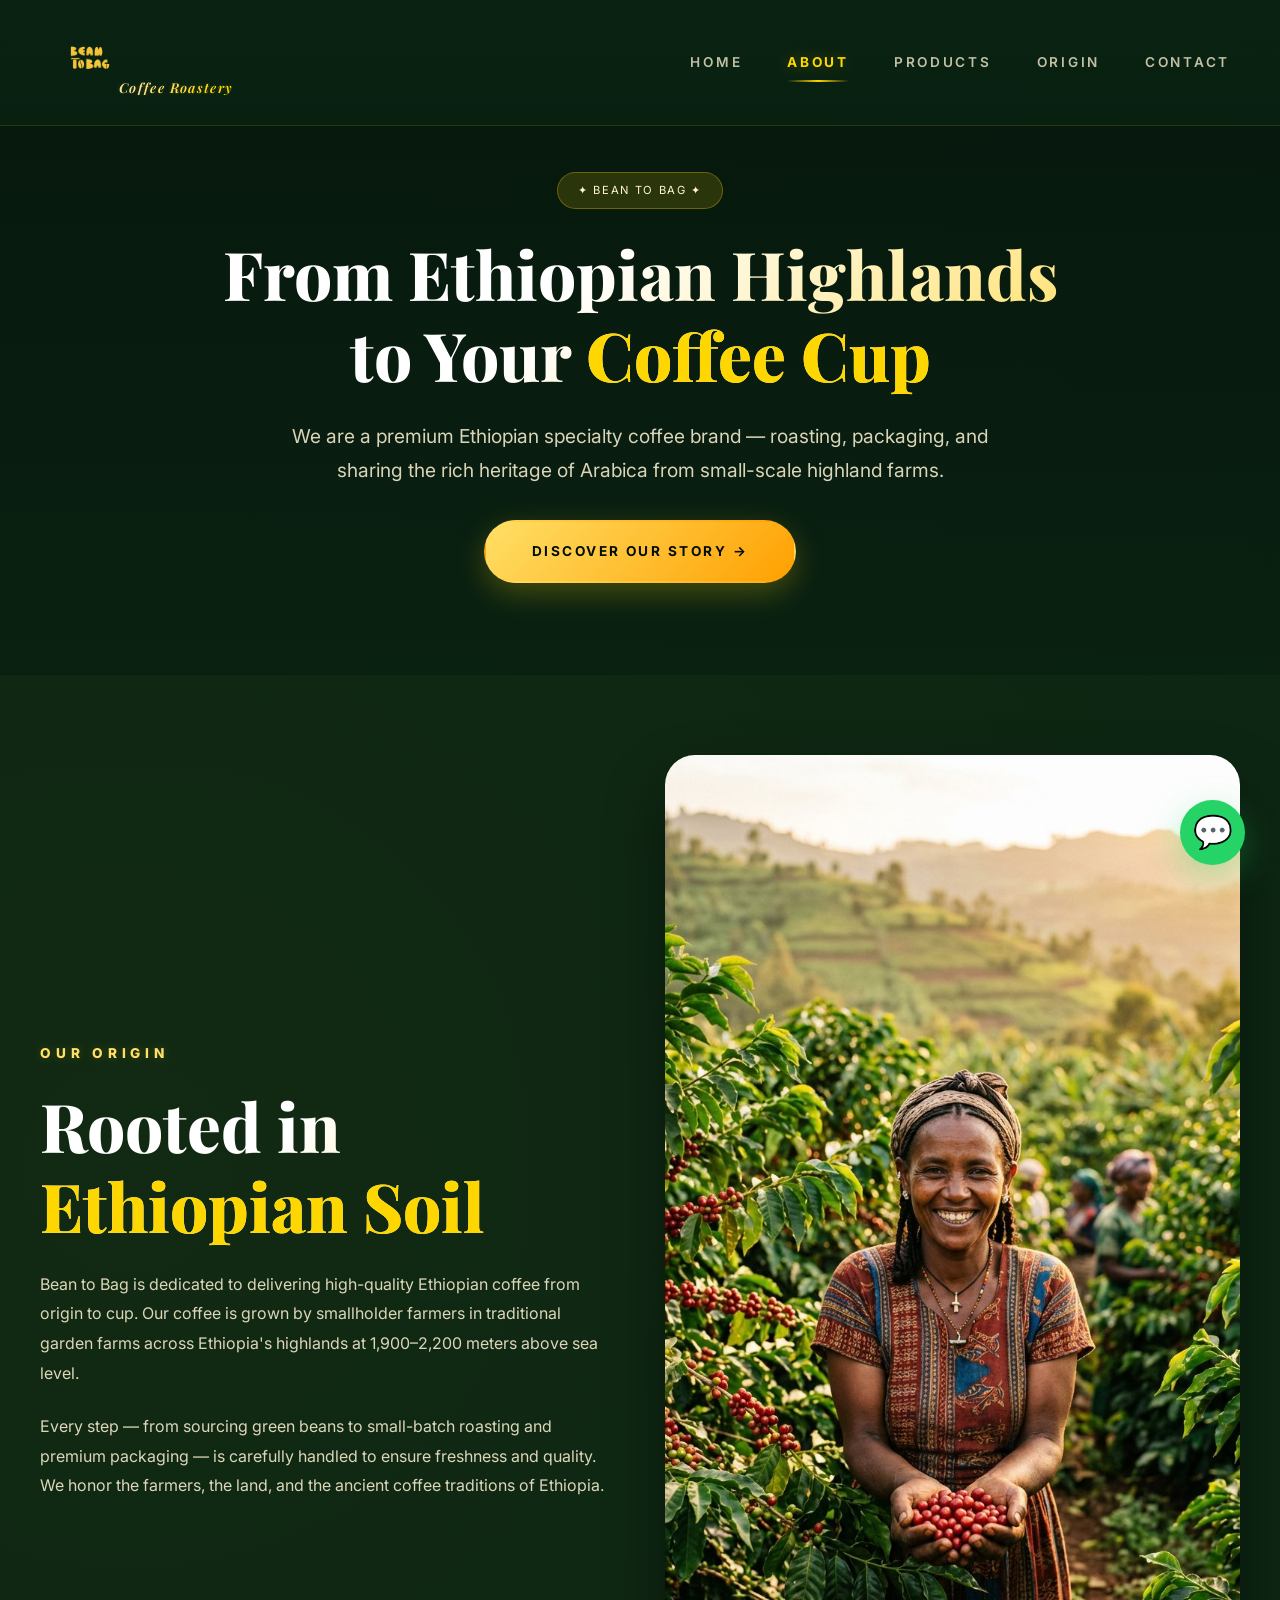
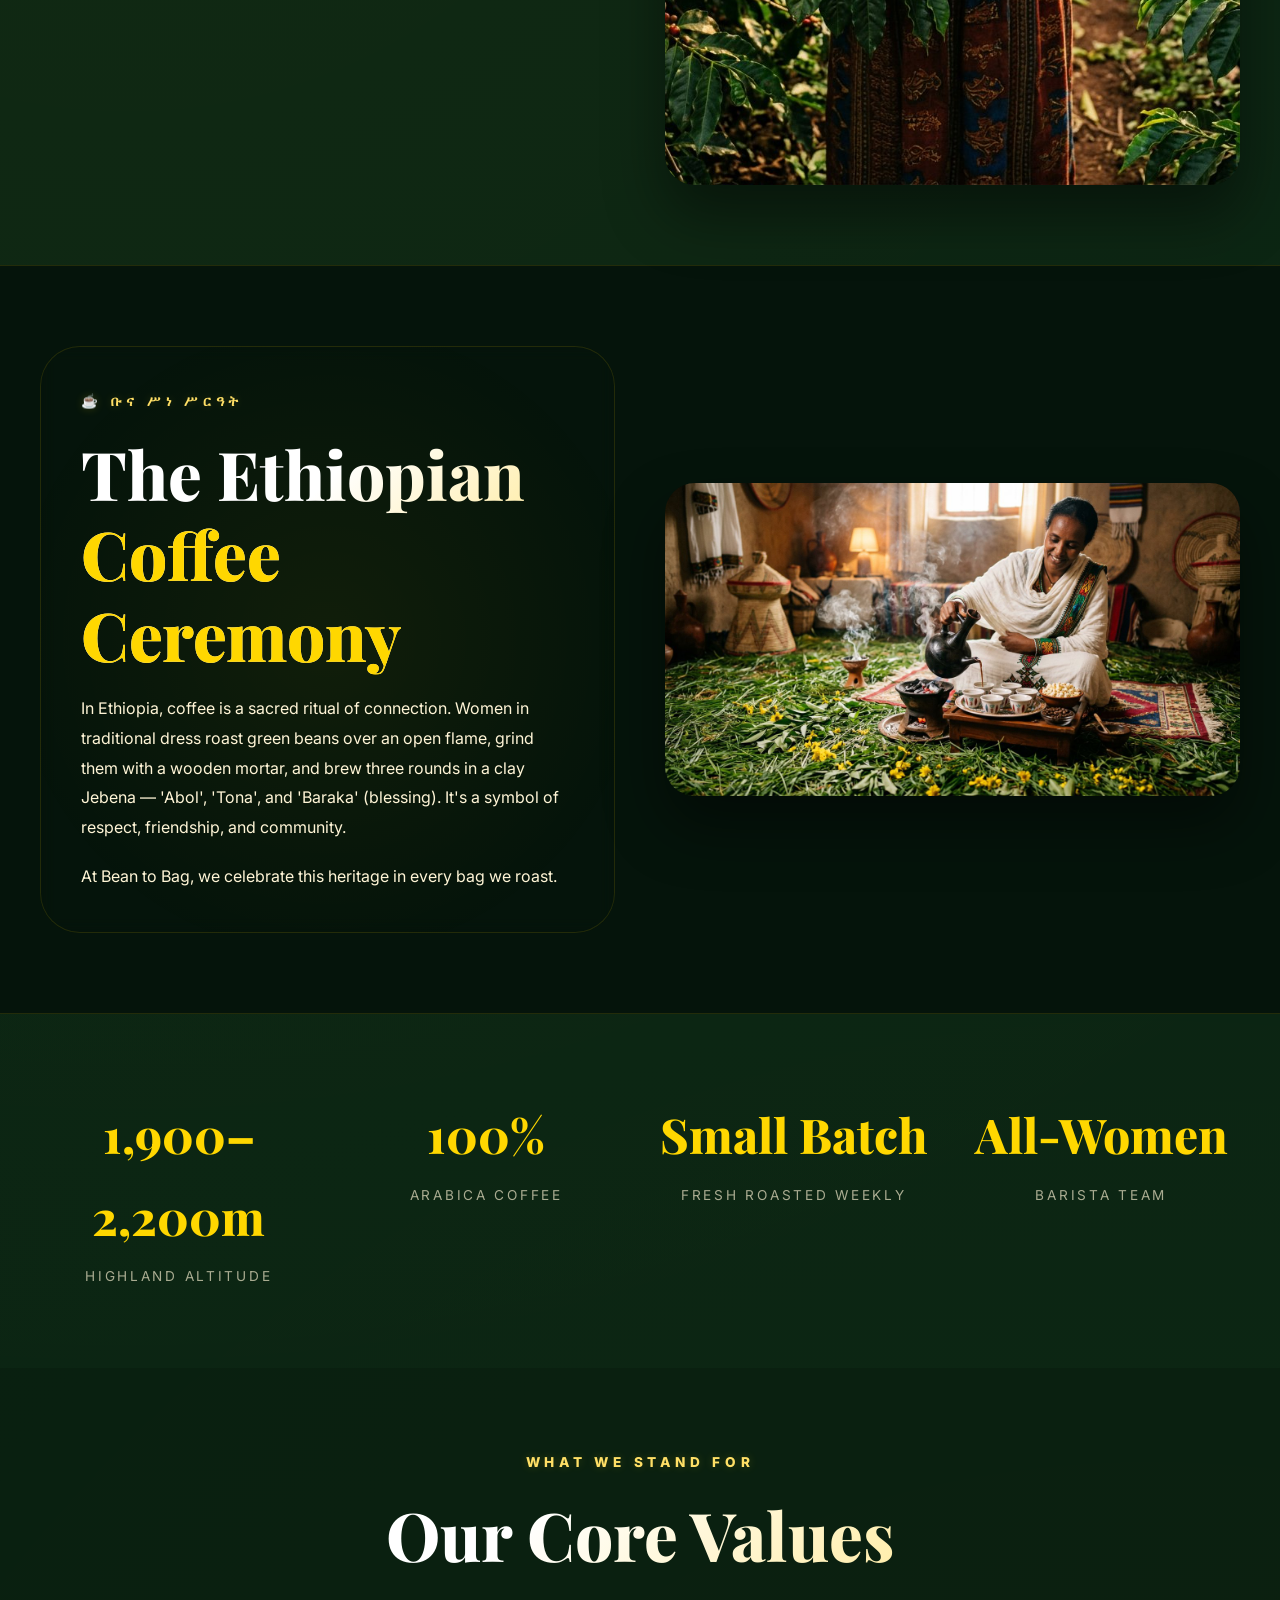
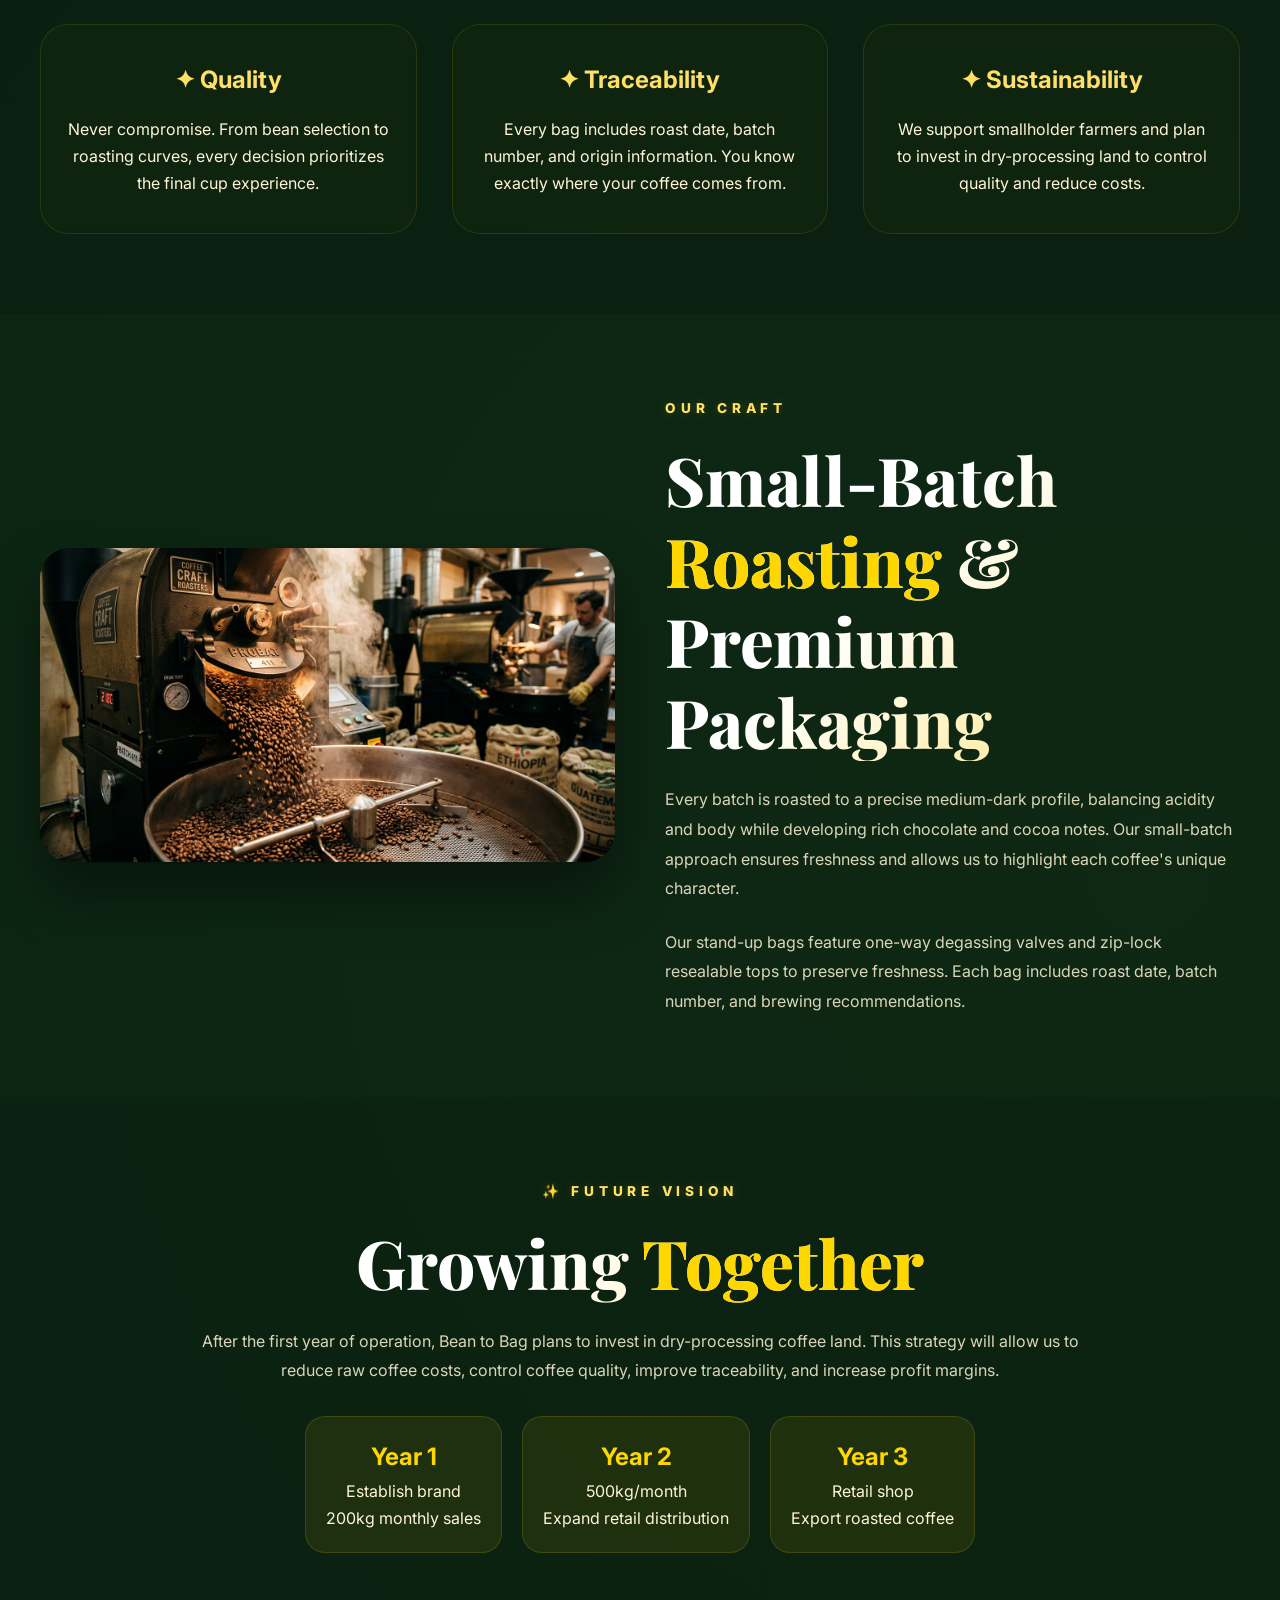
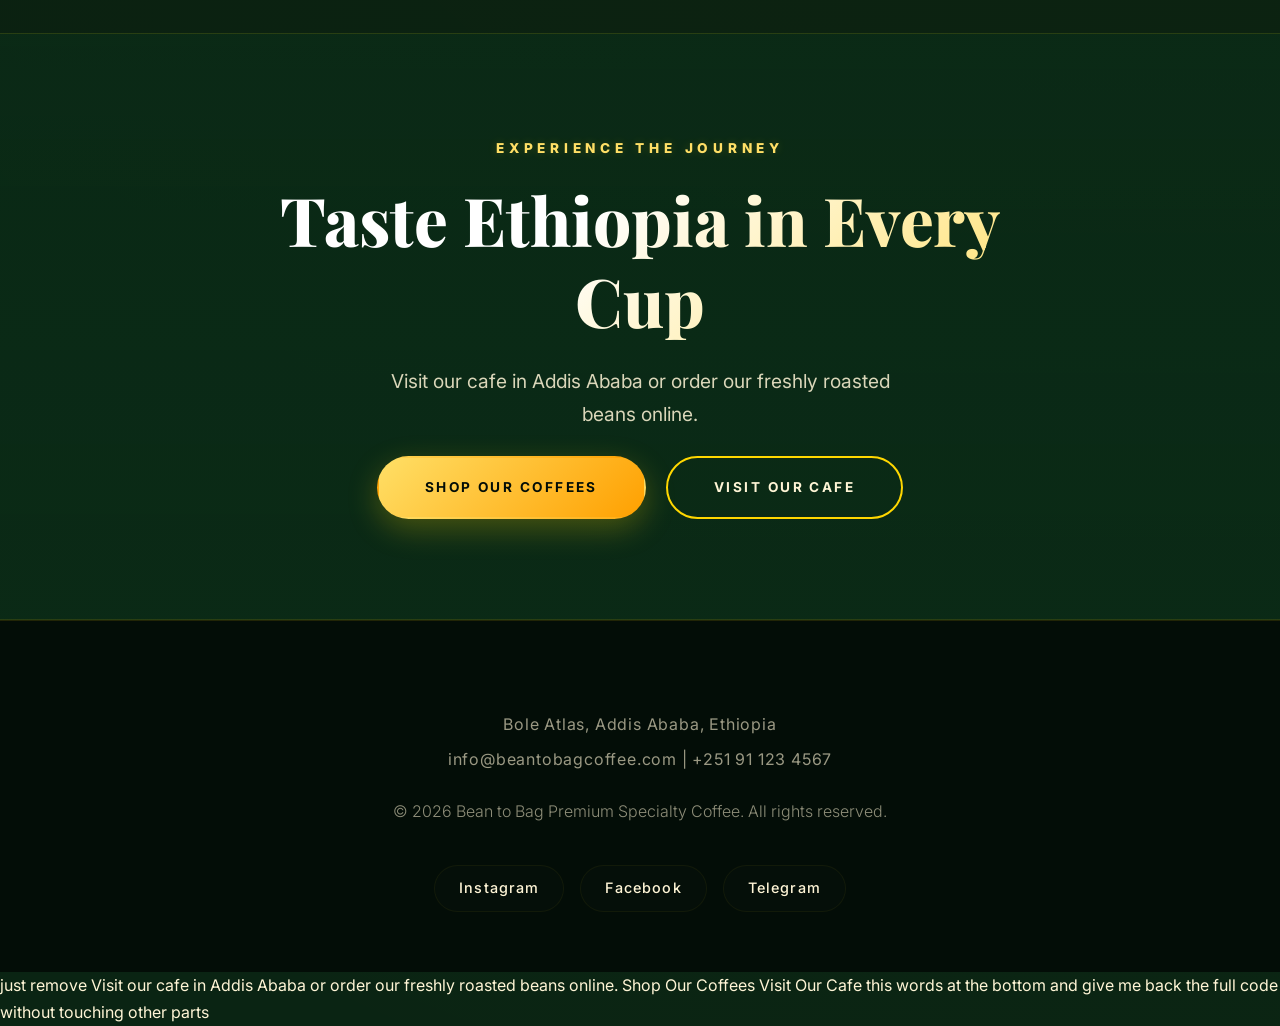
==== commit 49d3905c: "Update about.html" ====
--- a/about.html
+++ b/about.html
@@ -777,3 +777,7 @@
 </script>
 </body>
 </html>
+just remove Visit our cafe in Addis Ababa or order our freshly roasted beans online.
+
+Shop Our Coffees
+Visit Our Cafe this words at the bottom and give me back the full code without touching other parts
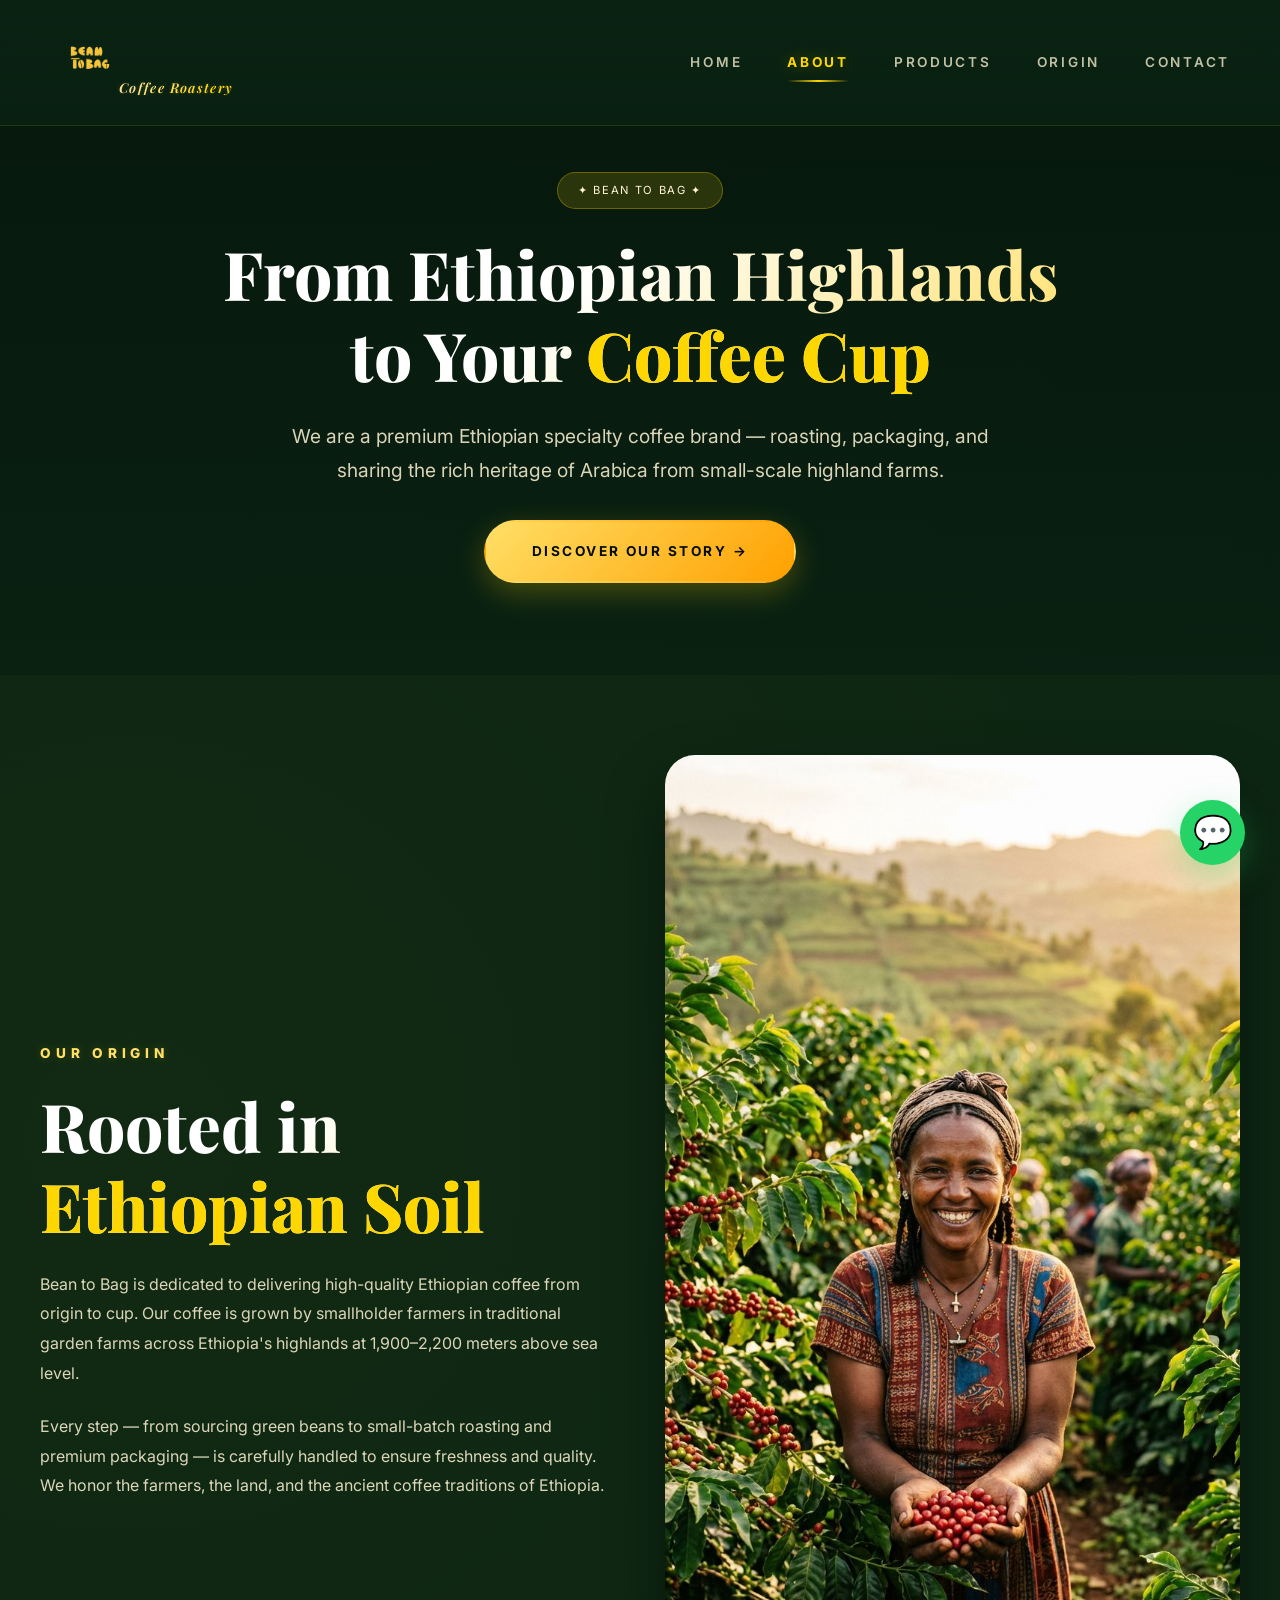
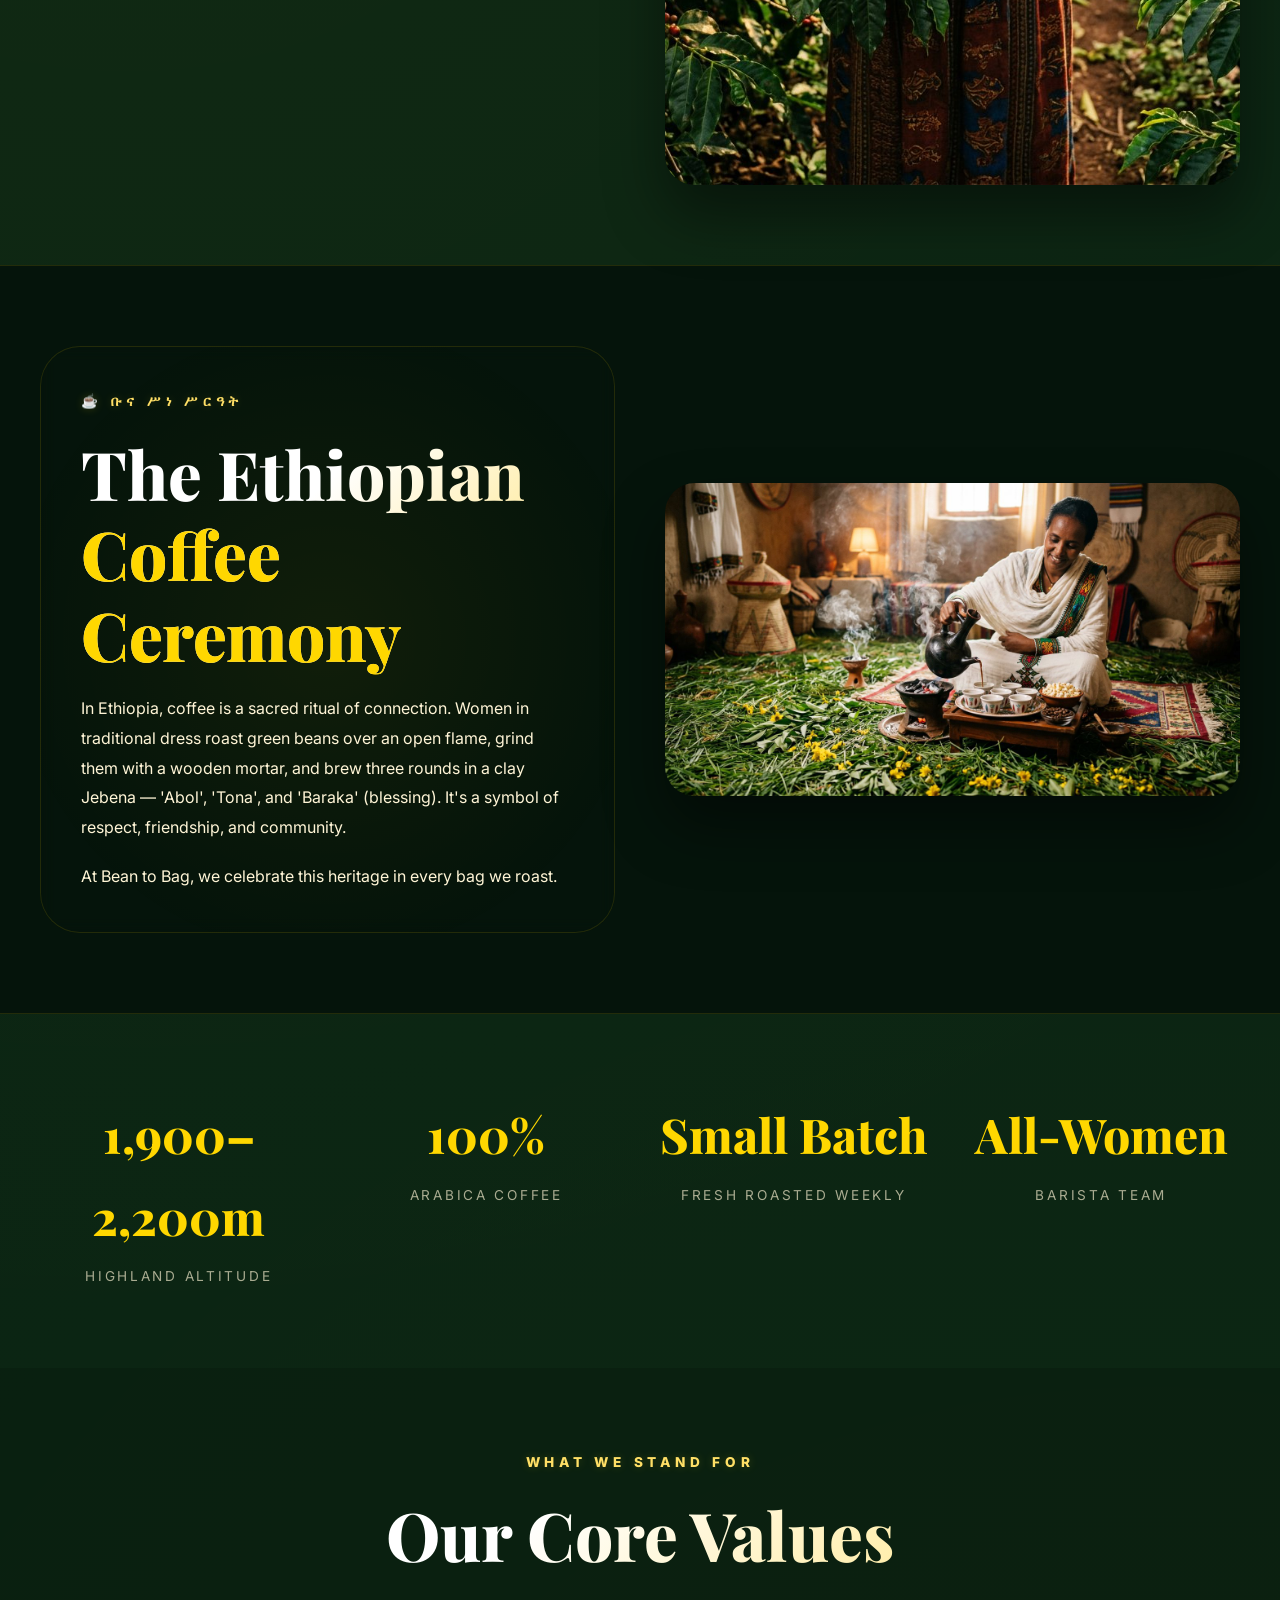
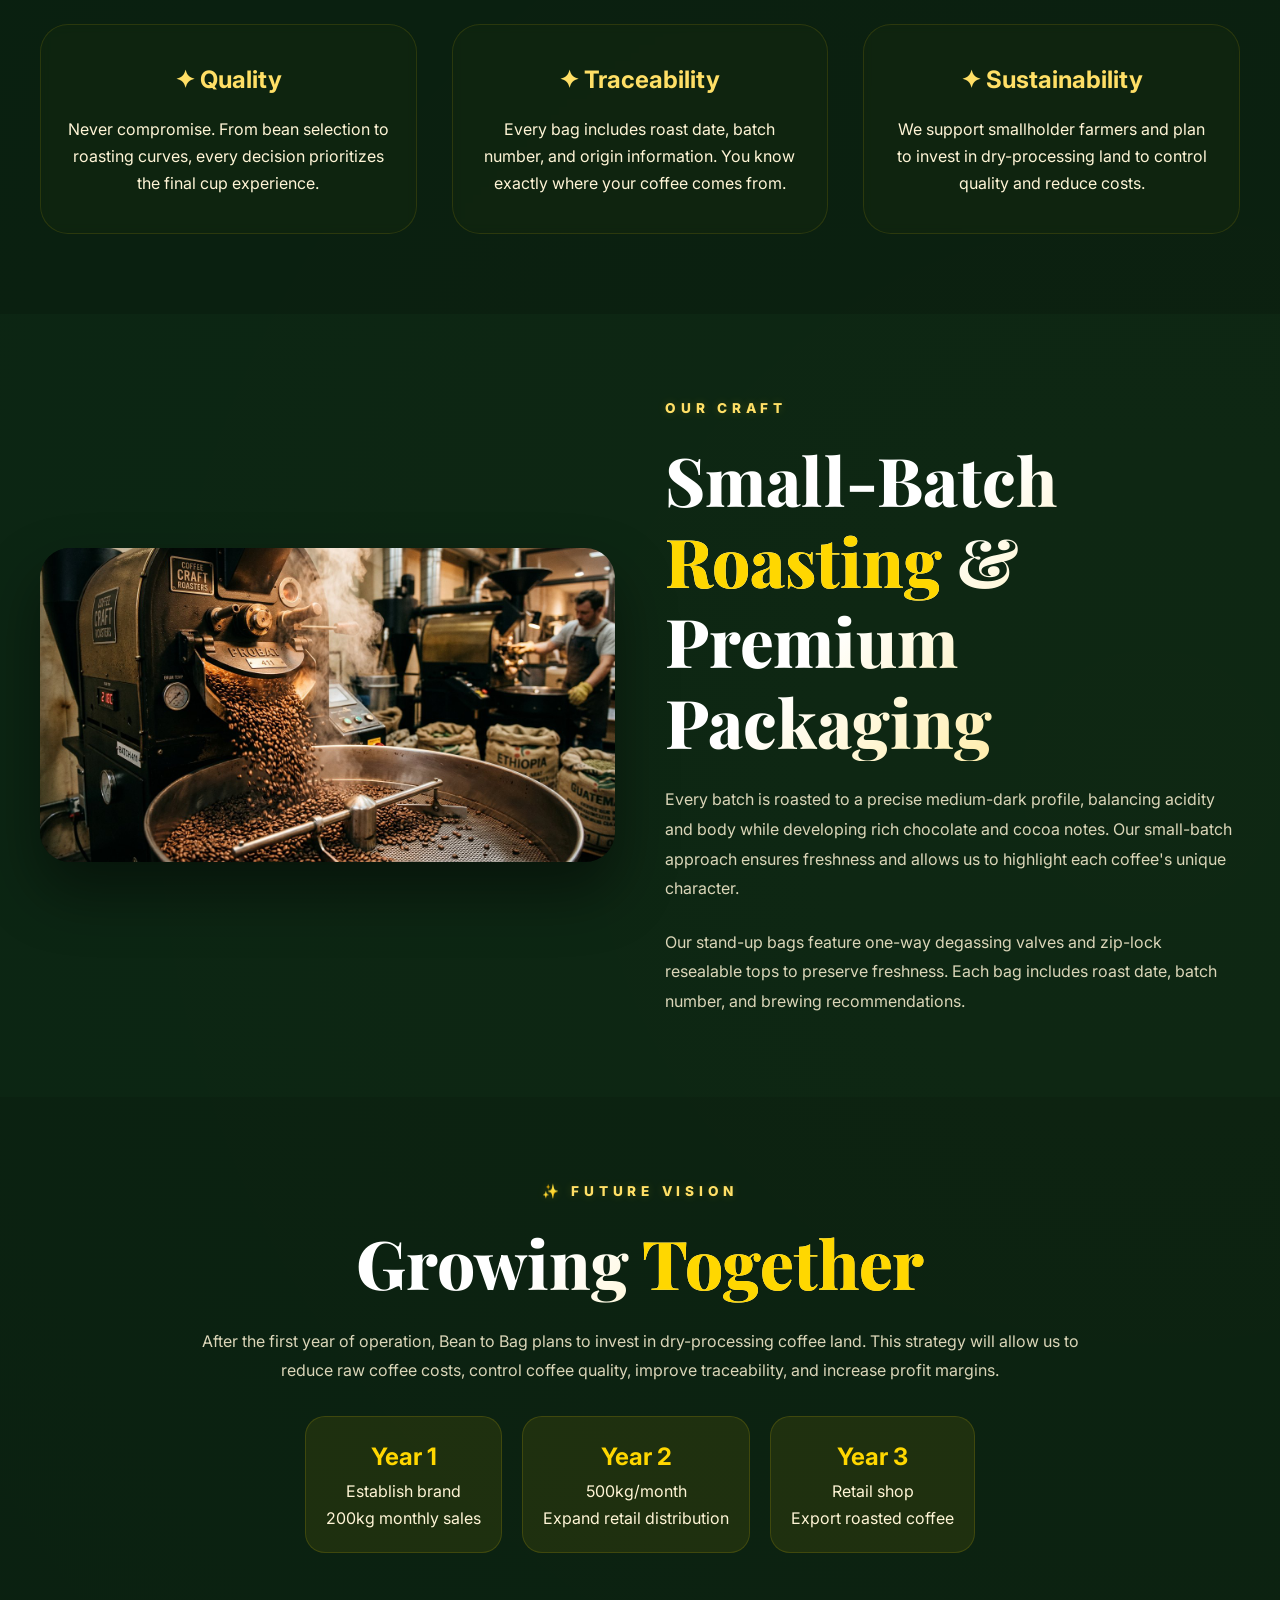
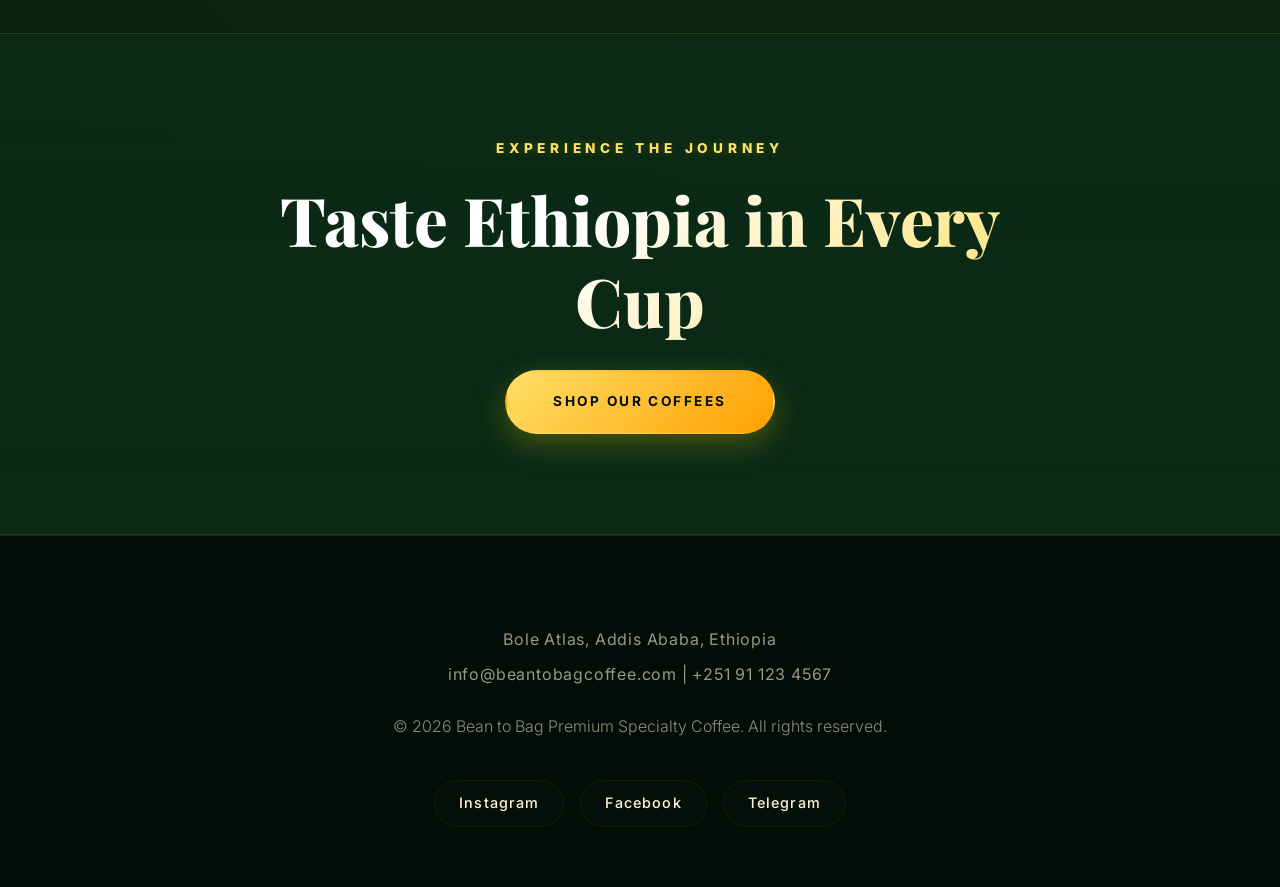
==== commit cf3fb9fb: "Update about.html to remove cafe visit details Removed the paragraph about visiting the cafe and the" ====
--- a/about.html
+++ b/about.html
@@ -697,10 +697,8 @@
       <div class="scroll-animate">
         <span class="section-tag">EXPERIENCE THE JOURNEY</span>
         <h2 class="section-title" style="max-width: 800px; margin: 0 auto;">Taste Ethiopia in Every Cup</h2>
-        <p style="font-size: 1.2rem; margin: 25px auto; max-width: 550px; color: rgba(255,245,214,0.85);">Visit our cafe in Addis Ababa or order our freshly roasted beans online.</p>
-        <div style="display: flex; gap: 20px; justify-content: center; flex-wrap: wrap;">
+        <div style="display: flex; gap: 20px; justify-content: center; flex-wrap: wrap; margin-top: 30px;">
           <a href="products.html" class="btn btn-primary">Shop Our Coffees</a>
-          <a href="contact.html" class="btn btn-outline">Visit Our Cafe</a>
         </div>
       </div>
     </div>
@@ -777,7 +775,3 @@
 </script>
 </body>
 </html>
-just remove Visit our cafe in Addis Ababa or order our freshly roasted beans online.
-
-Shop Our Coffees
-Visit Our Cafe this words at the bottom and give me back the full code without touching other parts
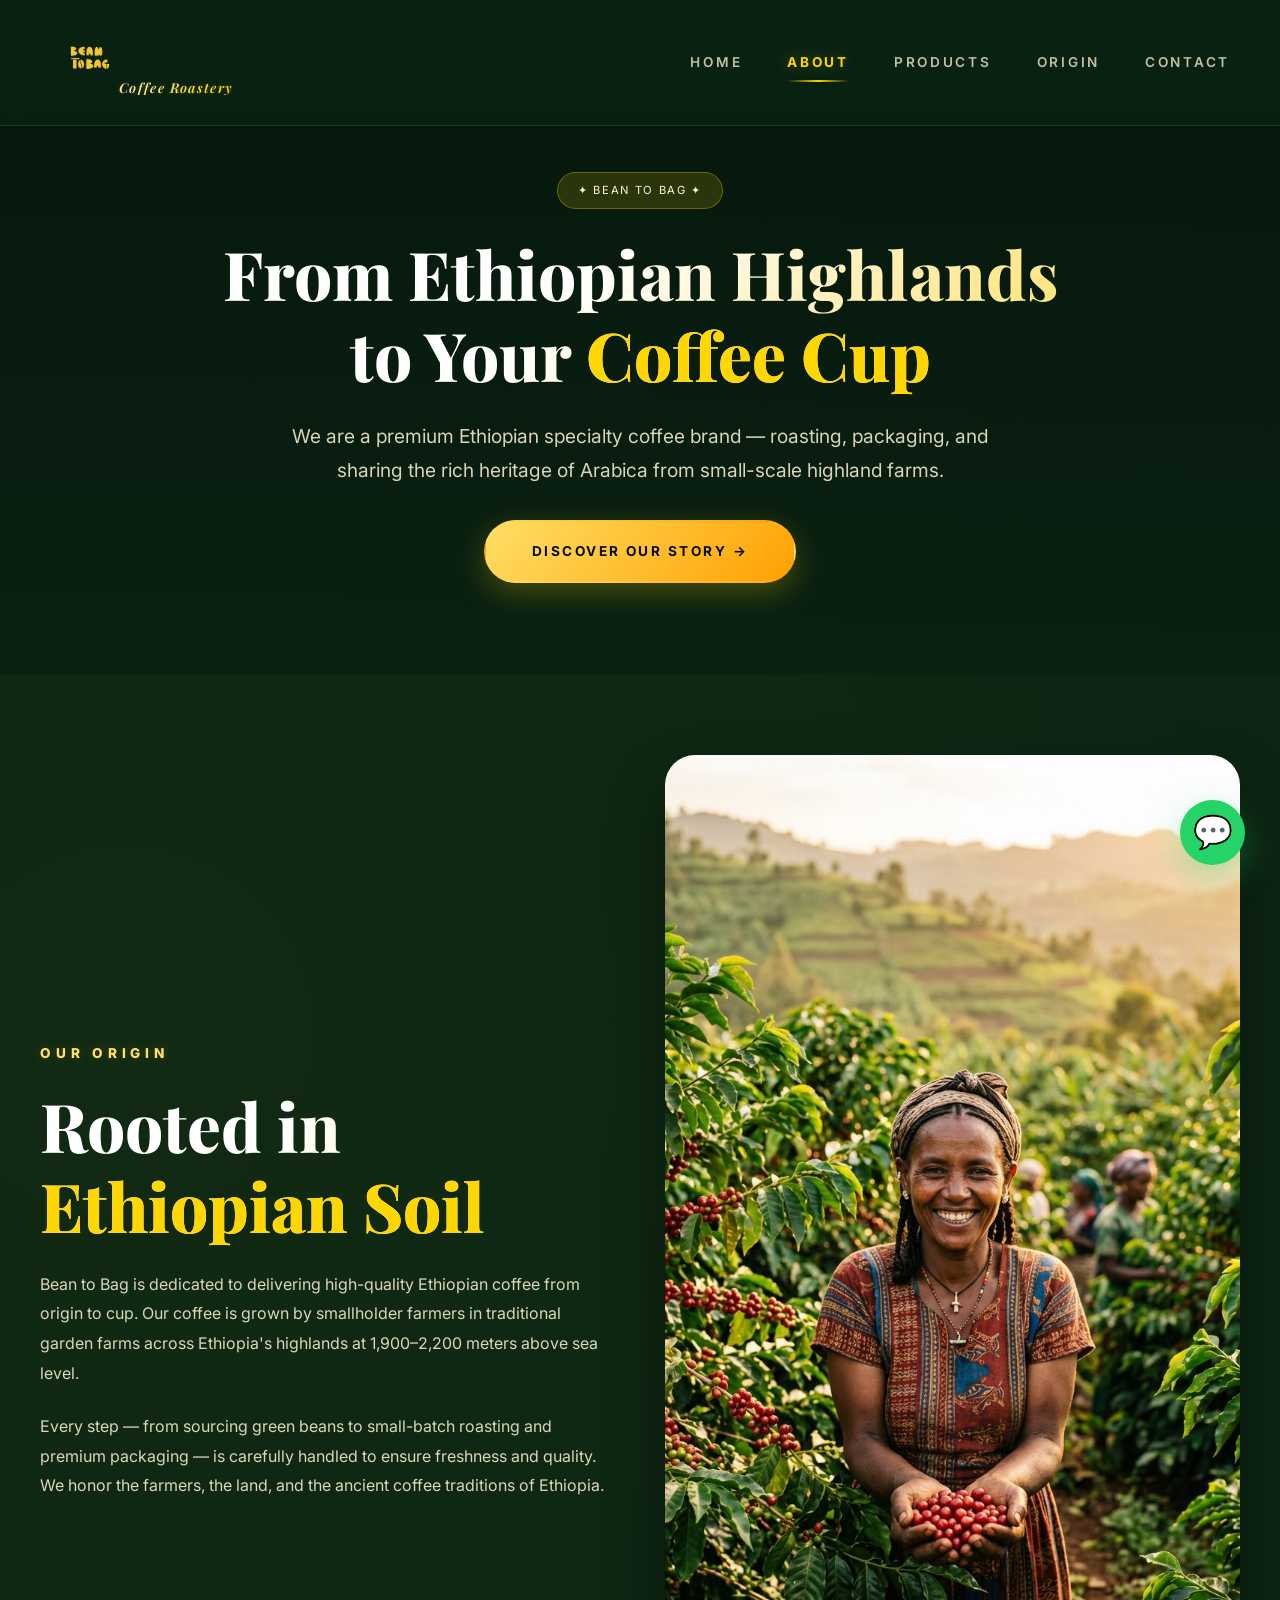
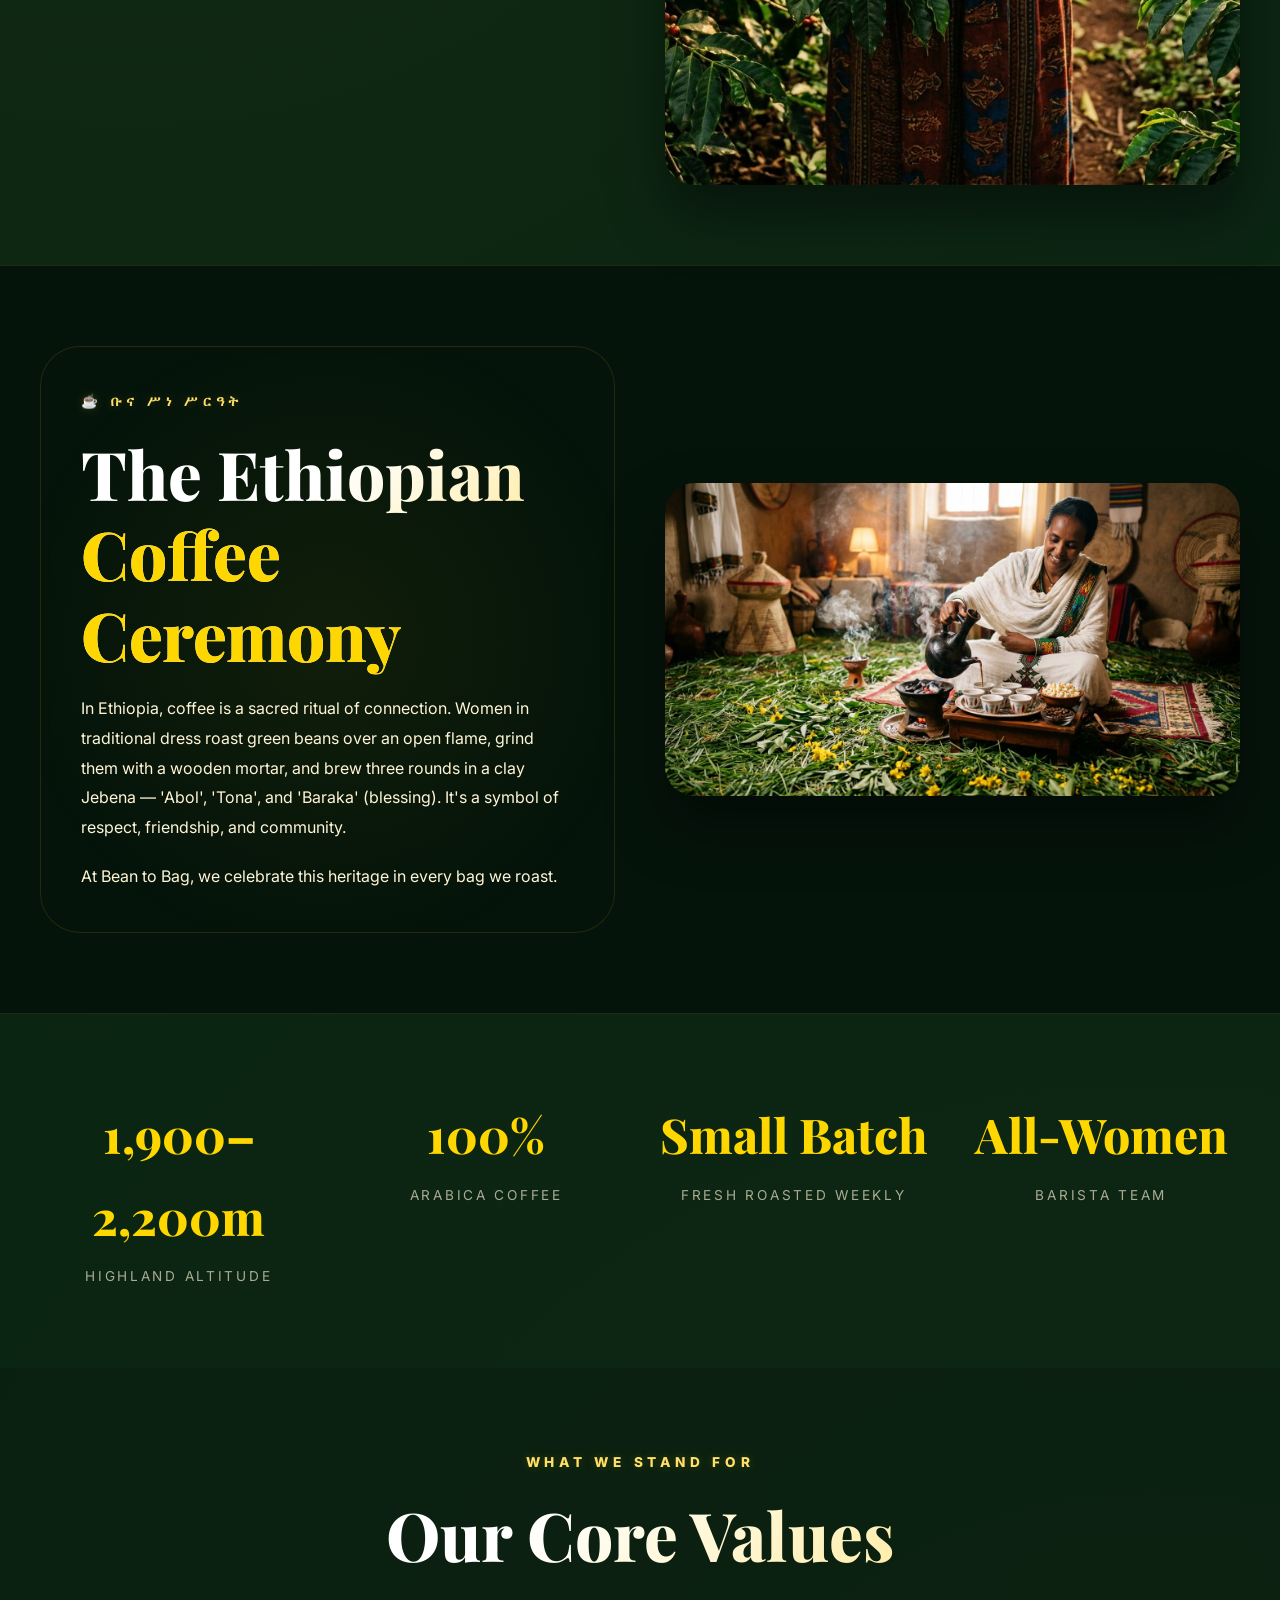
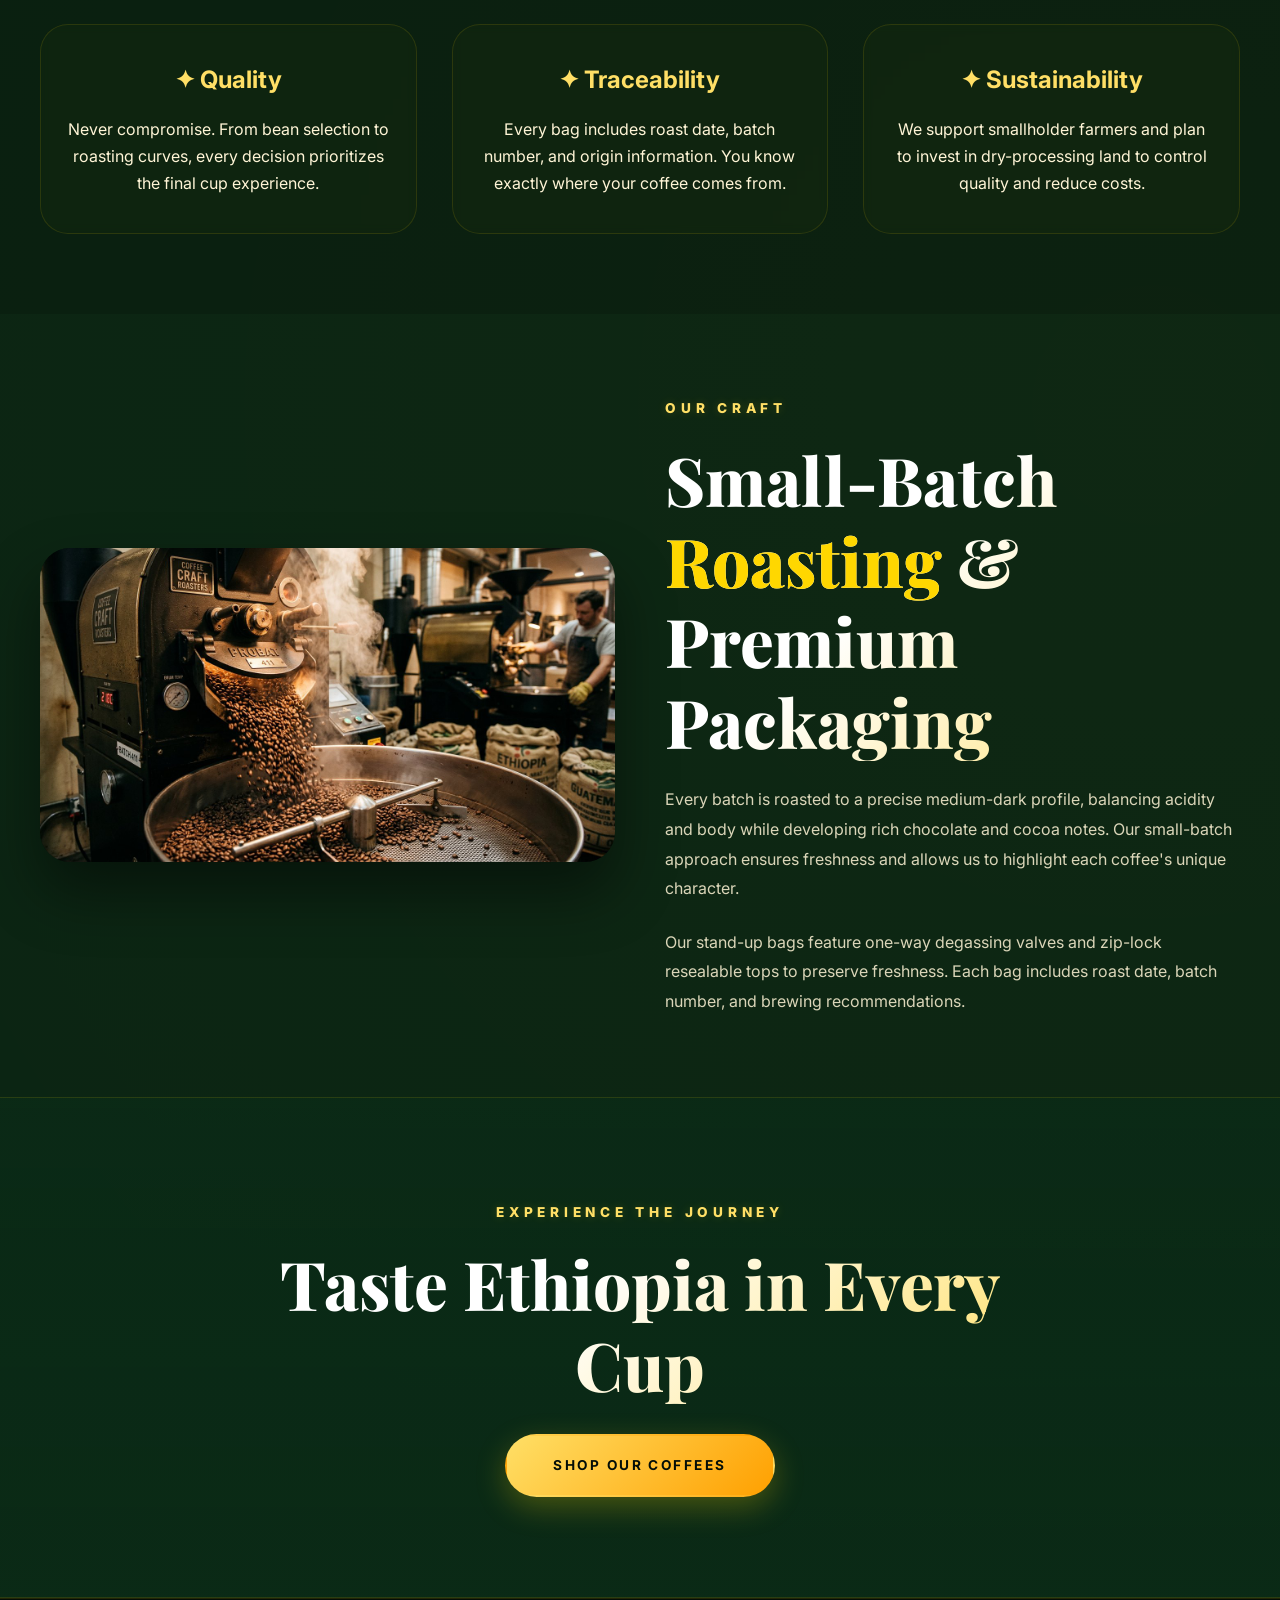
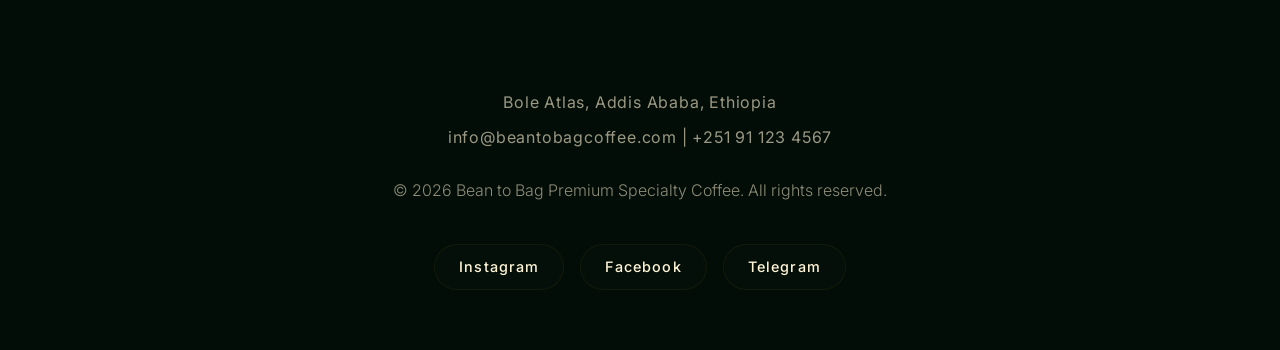
==== commit aaf47186: "Update about.html" ====
--- a/about.html
+++ b/about.html
@@ -35,7 +35,7 @@
     body {
       font-family: 'Inter', sans-serif;
       background: var(--deep-green);
-      background-image: 
+      background-image:
         radial-gradient(circle at 10% 20%, rgba(255, 215, 0, 0.03) 0%, transparent 40%),
         radial-gradient(circle at 90% 70%, rgba(255, 215, 0, 0.02) 0%, transparent 50%);
       color: var(--cream);
@@ -44,14 +44,12 @@
       -webkit-font-smoothing: antialiased;
     }
 
-    /* GLOBAL IMAGE FIX */
     img {
       max-width: 100%;
       height: auto;
       display: block;
     }
 
-    /* LOADING SCREEN */
     .loading-screen {
       position: fixed;
       top: 0;
@@ -113,7 +111,6 @@
     ::-webkit-scrollbar-thumb:hover { background: var(--accent); }
     ::selection { background: var(--accent); color: var(--dark-green); }
 
-    /* Header */
     .site-header {
       position: fixed;
       top: 0;
@@ -291,7 +288,6 @@
     }
     .close-menu:hover { transform: rotate(90deg); color: var(--accent); }
 
-    /* Buttons */
     .btn {
       display: inline-flex;
       align-items: center;
@@ -334,7 +330,6 @@
     .btn-outline { border: 2px solid var(--accent); color: var(--cream); background: transparent; }
     .btn-outline:hover { background: var(--accent); color: #030D07; transform: translateY(-5px); box-shadow: var(--glow-gold); }
 
-    /* Typography */
     .section-tag {
       color: var(--accent-light);
       letter-spacing: 0.35em;
@@ -357,13 +352,12 @@
     }
     .gold-text { color: var(--accent); background: none; -webkit-text-fill-color: var(--accent); }
 
-    /* Hero Section */
     .hero-about {
       min-height: 75vh;
       display: flex;
       align-items: center;
       position: relative;
-      background: linear-gradient(180deg, rgba(5,20,11,0.85) 0%, rgba(10,36,19,0.95) 100%), 
+      background: linear-gradient(180deg, rgba(5,20,11,0.85) 0%, rgba(10,36,19,0.95) 100%),
                   url('coffee-beans-top-view-background.jpg') no-repeat center center;
       background-size: cover;
       background-attachment: fixed;
@@ -383,7 +377,6 @@
       border: 1px solid rgba(255, 215, 0, 0.3);
     }
 
-    /* Section Styles */
     section { padding: 80px 0; }
     .grid-2 {
       display: grid;
@@ -402,7 +395,6 @@
     .image-card:hover { transform: translateY(-8px); box-shadow: var(--shadow-xl), var(--glow-gold); }
     .image-card:hover img { transform: scale(1.05); }
 
-    /* Ceremony Section */
     .ceremony-section {
       background: var(--dark-green);
       padding: 80px 0;
@@ -417,7 +409,6 @@
       border: 1px solid var(--glass-border);
     }
 
-    /* Stats */
     .stats-grid {
       display: grid;
       grid-template-columns: repeat(4, 1fr);
@@ -438,7 +429,6 @@
       text-transform: uppercase;
     }
 
-    /* Values */
     .values-grid {
       display: grid;
       grid-template-columns: repeat(3, 1fr);
@@ -456,9 +446,8 @@
     .value-card:hover { border-color: var(--accent); transform: translateY(-6px); background: rgba(255,215,0,0.05); }
     .value-card h3 { color: var(--accent-light); margin-bottom: 15px; font-size: 1.5rem; }
 
-    /* CTA Section */
     .cta-gold {
-      background: linear-gradient(180deg, rgba(10, 42, 22, 0.85) 0%, rgba(10, 42, 22, 0.95) 100%), 
+      background: linear-gradient(180deg, rgba(10, 42, 22, 0.85) 0%, rgba(10, 42, 22, 0.95) 100%),
                   url('dark-coffee-beans-bowl-brown-table.jpg') no-repeat center center;
       background-size: cover;
       padding: 100px 0;
@@ -467,7 +456,6 @@
       border-bottom: 1px solid var(--glass-border);
     }
 
-    /* Footer */
     .footer {
       background: #030D07;
       padding: 90px 40px 40px;
@@ -495,7 +483,6 @@
     }
     .whatsapp-float:hover { transform: scale(1.12) translateY(-6px); box-shadow: 0 20px 45px rgba(37,211,102,0.55); }
 
-    /* Social Links */
     .social-links {
       display: flex;
       gap: 16px;
@@ -507,7 +494,6 @@
     .social-links a:hover { color: var(--accent); background: rgba(255,215,0,0.06); border-color: rgba(255,215,0,0.2); transform: translateY(-4px); }
     .contact-info p { font-size: 1rem; color: rgba(255,245,214,0.6); font-weight: 400; letter-spacing: 0.05em; }
 
-    /* Responsive */
     @media (max-width: 992px) {
       .grid-2 { grid-template-columns: 1fr; gap: 40px; }
       .values-grid { grid-template-columns: repeat(2, 1fr); }
@@ -536,7 +522,6 @@
       .roastery-tagline { font-size: 0.58rem; margin-left: -1px; }
     }
 
-    /* Animations */
     .scroll-animate {
       opacity: 0;
       transform: translateY(30px);
@@ -547,7 +532,6 @@
 </head>
 <body>
 
-<!-- LOADING SCREEN -->
 <div class="loading-screen" id="loadingScreen">
   <div class="loading-logo-container">
     <img src="Beans.png" alt="Bean to Bag Logo">
@@ -585,7 +569,6 @@
 <a href="https://wa.me/251911234567" class="whatsapp-float" target="_blank" rel="noopener">💬</a>
 
 <main>
-  <!-- Hero Section -->
   <div class="hero-about">
     <div class="container">
       <div class="scroll-animate" style="text-align: center;">
@@ -597,7 +580,6 @@
     </div>
   </div>
 
-  <!-- Our Story Section -->
   <section id="story">
     <div class="container">
       <div class="grid-2">
@@ -614,7 +596,6 @@
     </div>
   </section>
 
-  <!-- Ethiopian Coffee Ceremony -->
   <div class="ceremony-section">
     <div class="container">
       <div class="grid-2">
@@ -631,7 +612,6 @@
     </div>
   </div>
 
-  <!-- Stats Section -->
   <section>
     <div class="container">
       <div class="stats-grid">
@@ -643,7 +623,6 @@
     </div>
   </section>
 
-  <!-- Our Values -->
   <section style="background: rgba(0,0,0,0.15);">
     <div class="container">
       <div class="scroll-animate" style="text-align: center; margin-bottom: 50px;">
@@ -658,7 +637,6 @@
     </div>
   </section>
 
-  <!-- Roasting & Packaging Section -->
   <section>
     <div class="container">
       <div class="grid-2">
@@ -675,23 +653,6 @@
     </div>
   </section>
 
-  <!-- Vision Section -->
-  <section style="background: rgba(0,0,0,0.1);">
-    <div class="container">
-      <div class="scroll-animate" style="text-align: center; max-width: 900px; margin: 0 auto;">
-        <span class="section-tag">✨ FUTURE VISION</span>
-        <h2 class="section-title">Growing <span class="gold-text">Together</span></h2>
-        <p style="line-height: 1.85; margin-bottom: 1.5rem; color: rgba(255,245,214,0.85);">After the first year of operation, Bean to Bag plans to invest in dry-processing coffee land. This strategy will allow us to reduce raw coffee costs, control coffee quality, improve traceability, and increase profit margins.</p>
-        <div style="display: flex; flex-wrap: wrap; gap: 20px; justify-content: center; margin-top: 30px;">
-          <div style="background: rgba(255,215,0,0.08); border-radius: 20px; padding: 20px; min-width: 180px; border: 1px solid rgba(255,215,0,0.15);"><strong style="color: var(--accent); font-size: 1.5rem;">Year 1</strong><br>Establish brand<br>200kg monthly sales</div>
-          <div style="background: rgba(255,215,0,0.08); border-radius: 20px; padding: 20px; min-width: 180px; border: 1px solid rgba(255,215,0,0.15);"><strong style="color: var(--accent); font-size: 1.5rem;">Year 2</strong><br>500kg/month<br>Expand retail distribution</div>
-          <div style="background: rgba(255,215,0,0.08); border-radius: 20px; padding: 20px; min-width: 180px; border: 1px solid rgba(255,215,0,0.15);"><strong style="color: var(--accent); font-size: 1.5rem;">Year 3</strong><br>Retail shop<br>Export roasted coffee</div>
-        </div>
-      </div>
-    </div>
-  </section>
-
-  <!-- Final CTA Section -->
   <div class="cta-gold">
     <div class="container">
       <div class="scroll-animate">
@@ -721,7 +682,6 @@
 </footer>
 
 <script>
-  // Loading Screen
   const loadingScreen = document.getElementById('loadingScreen');
   window.addEventListener('load', () => {
     setTimeout(() => {
@@ -730,7 +690,6 @@
     }, 500);
   });
 
-  // Header Scroll
   const siteHeader = document.getElementById('siteHeader');
   window.addEventListener('scroll', () => {
     if (window.scrollY > 30) {
@@ -740,7 +699,6 @@
     }
   });
 
-  // Mobile Menu
   const menuToggle = document.getElementById('menuToggle');
   const closeMenu = document.getElementById('closeMenu');
   const mobileMenu = document.getElementById('mobileMenu');
@@ -760,7 +718,6 @@
     });
   });
 
-  // Scroll Animations
   const animatableElements = document.querySelectorAll('.scroll-animate');
   const observerSettings = { root: null, threshold: 0.1, rootMargin: '0px 0px -30px 0px' };
   const scrollObserver = new IntersectionObserver((entries) => {
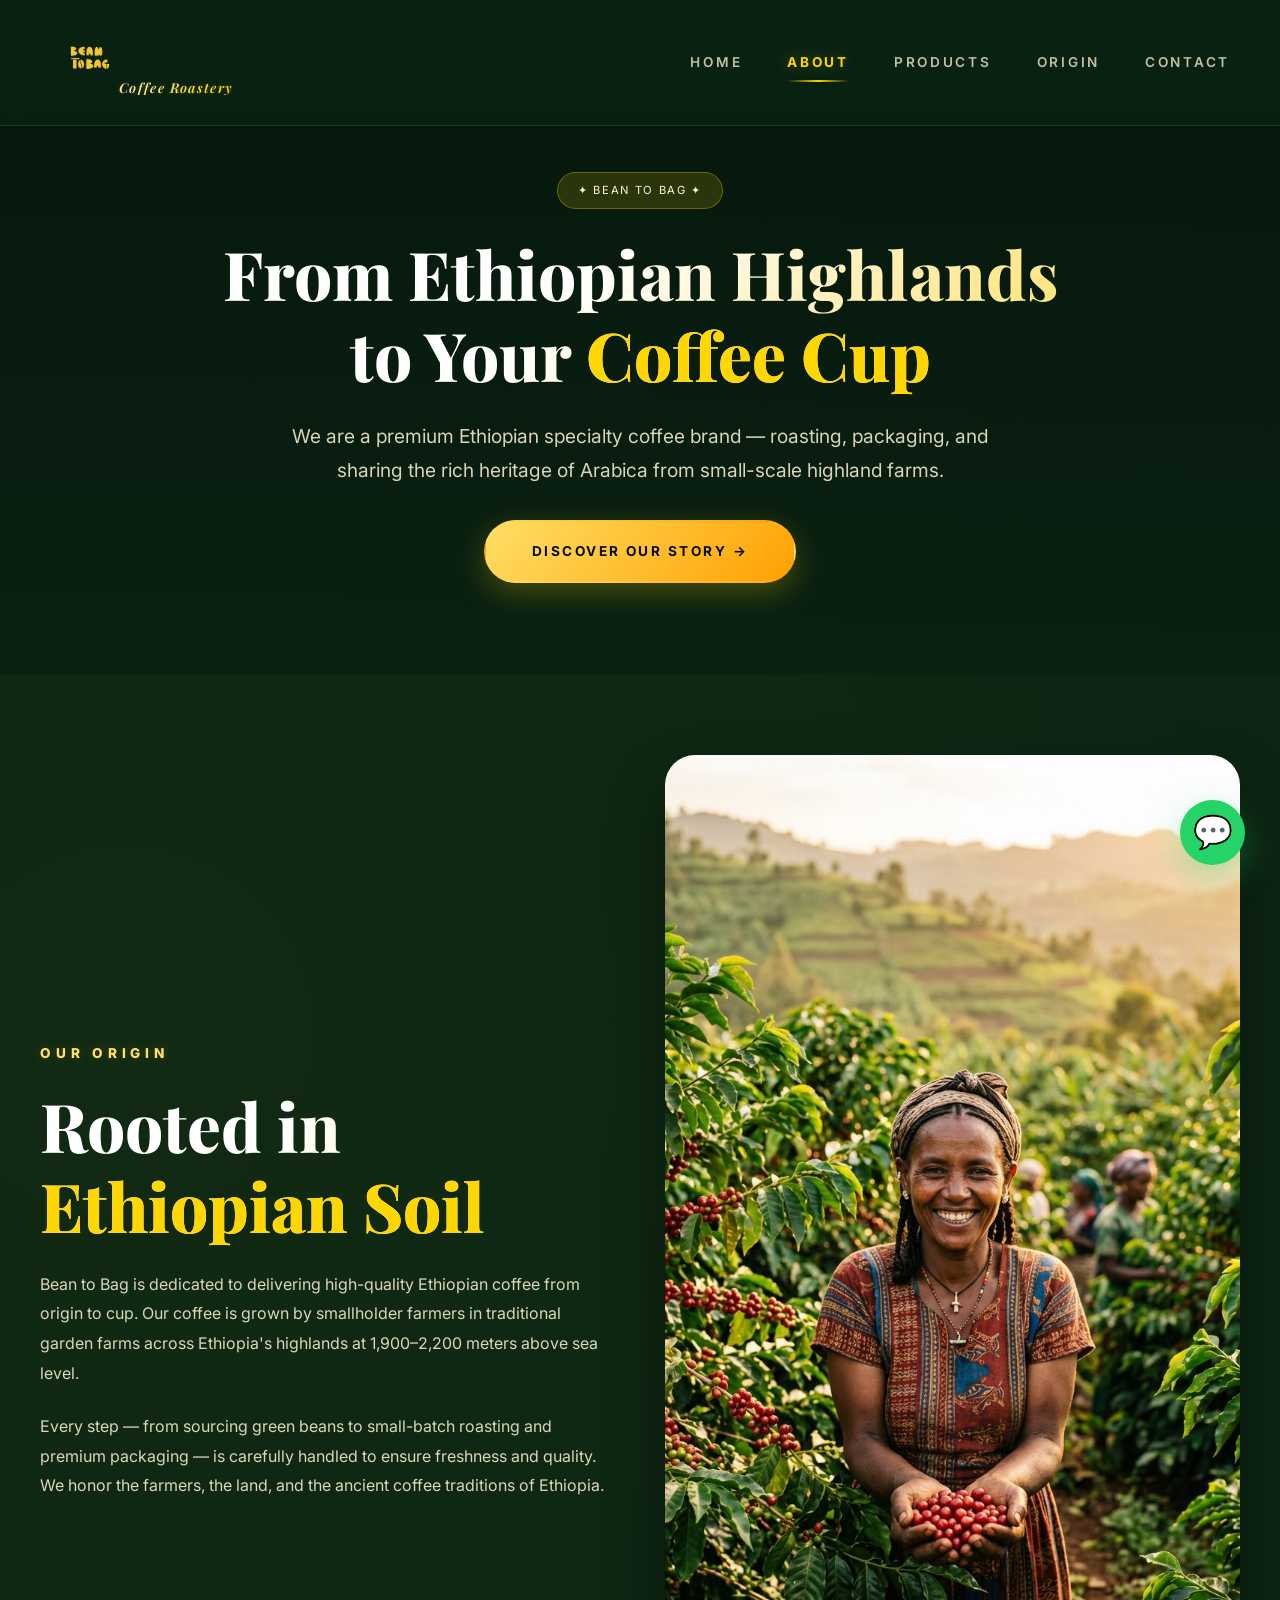
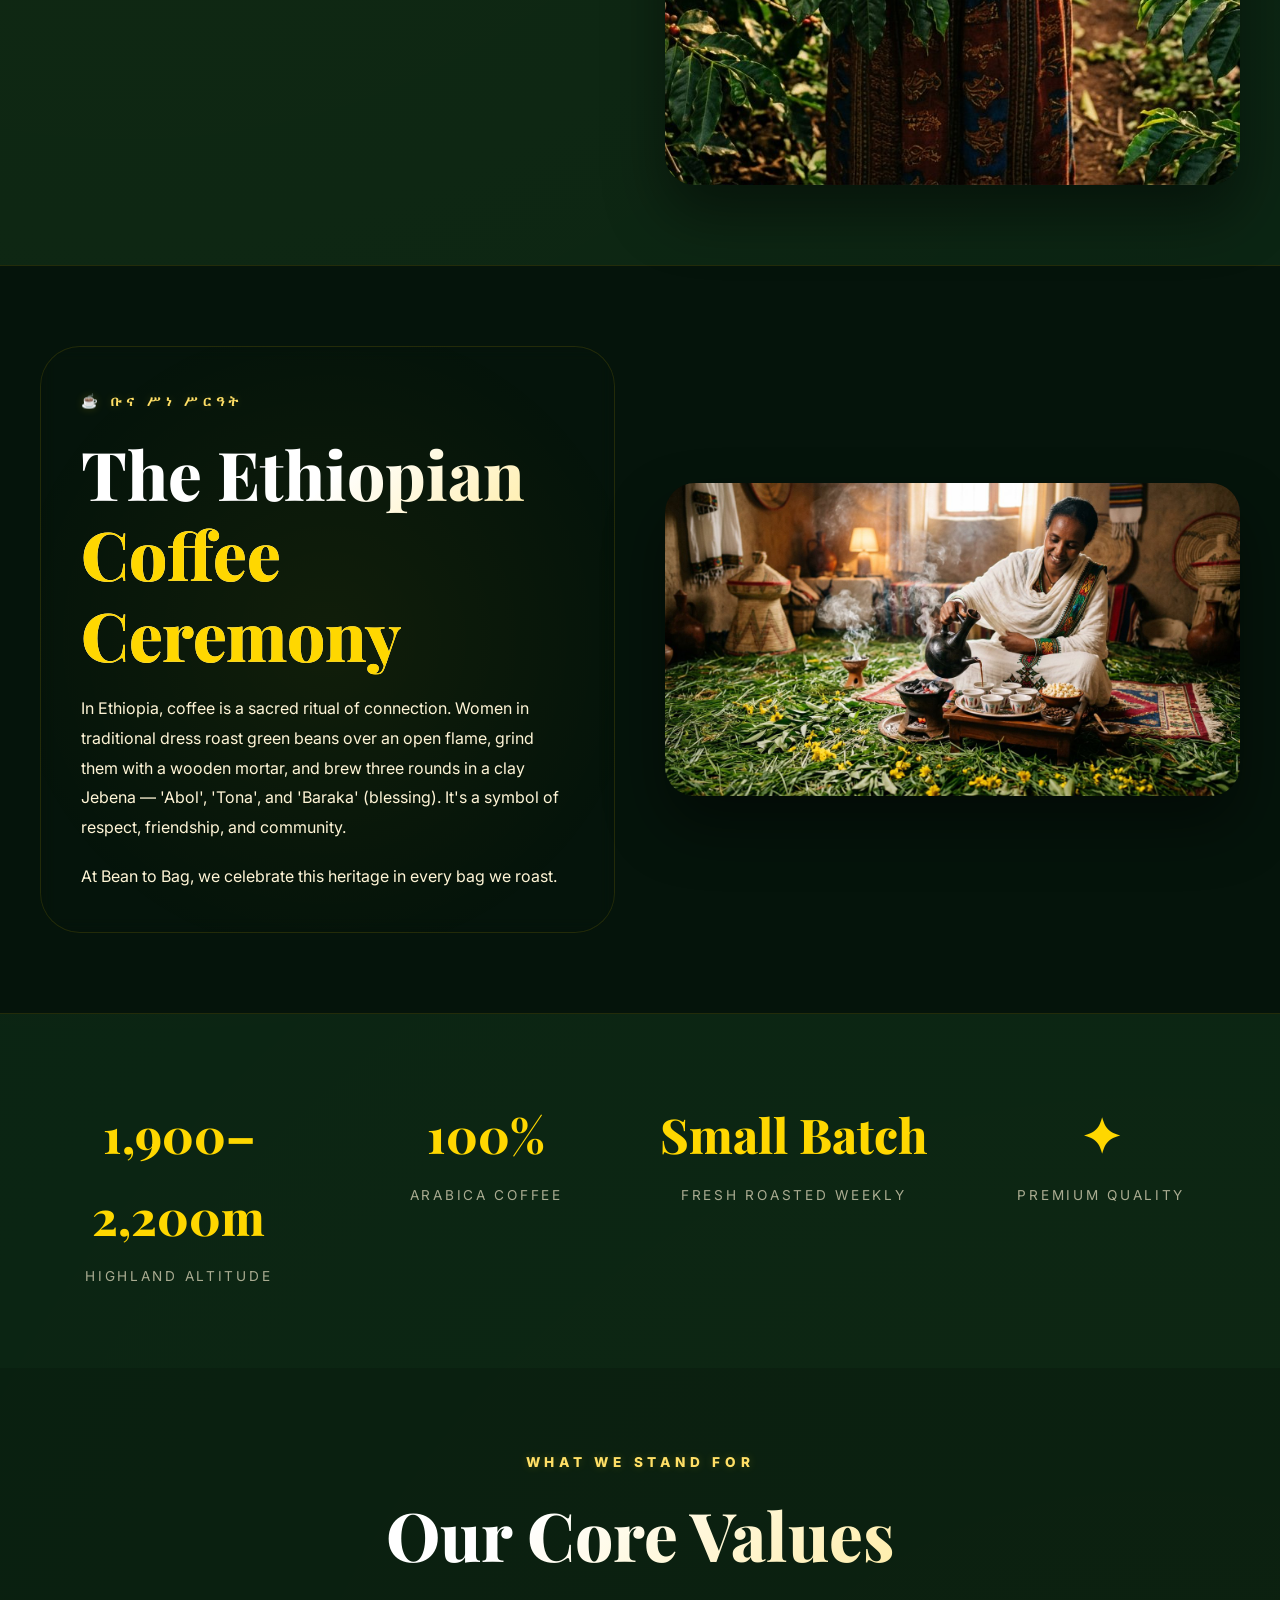
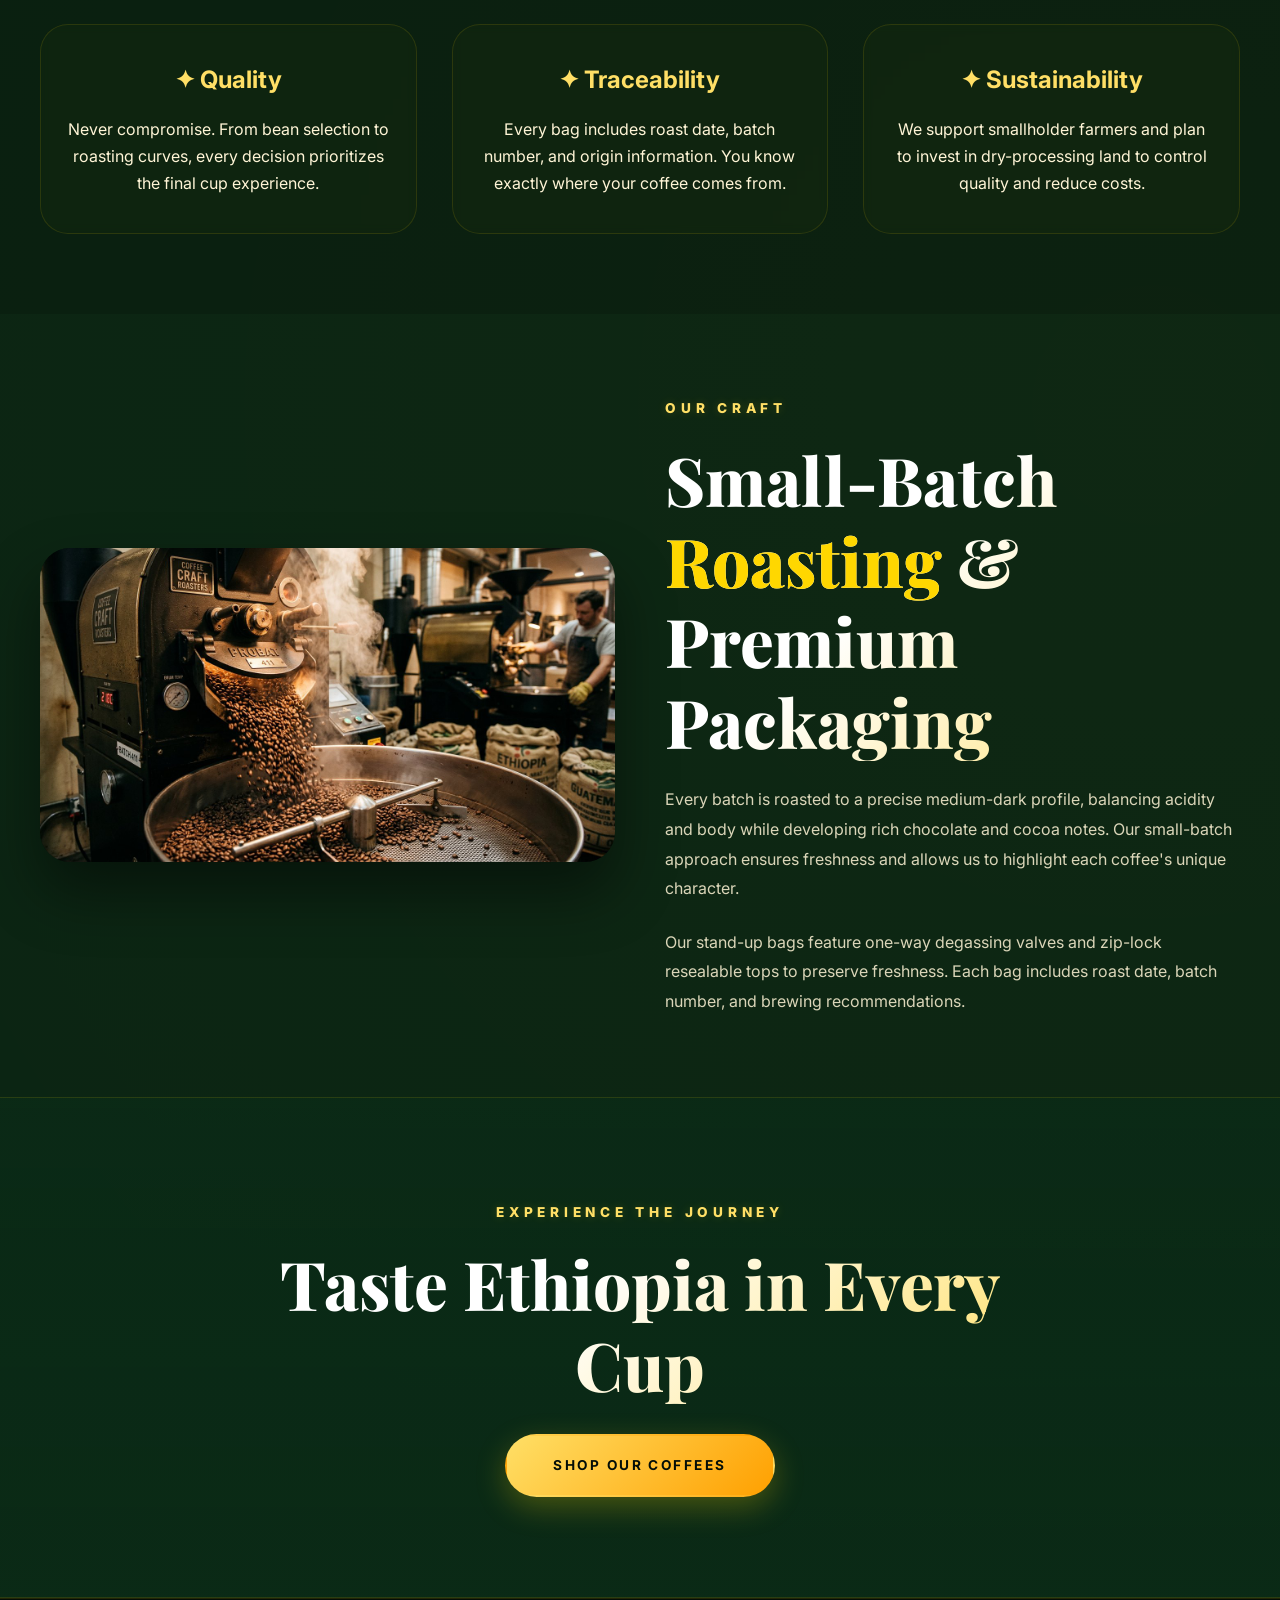
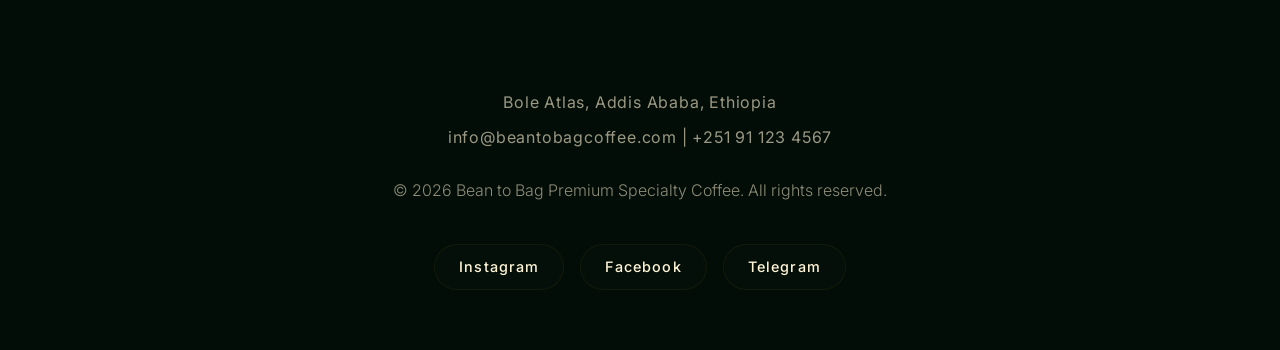
==== commit 8ee24e22: "Replace barista team stat with premium quality stat" ====
--- a/about.html
+++ b/about.html
@@ -618,7 +618,7 @@
         <div class="scroll-animate"><div class="stat-number">1,900–2,200m</div><div class="stat-label">Highland Altitude</div></div>
         <div class="scroll-animate"><div class="stat-number">100%</div><div class="stat-label">Arabica Coffee</div></div>
         <div class="scroll-animate"><div class="stat-number">Small Batch</div><div class="stat-label">Fresh Roasted Weekly</div></div>
-        <div class="scroll-animate"><div class="stat-number">All-Women</div><div class="stat-label">Barista Team</div></div>
+        <div class="scroll-animate"><div class="stat-number">✦</div><div class="stat-label">Premium Quality</div></div>
       </div>
     </div>
   </section>
